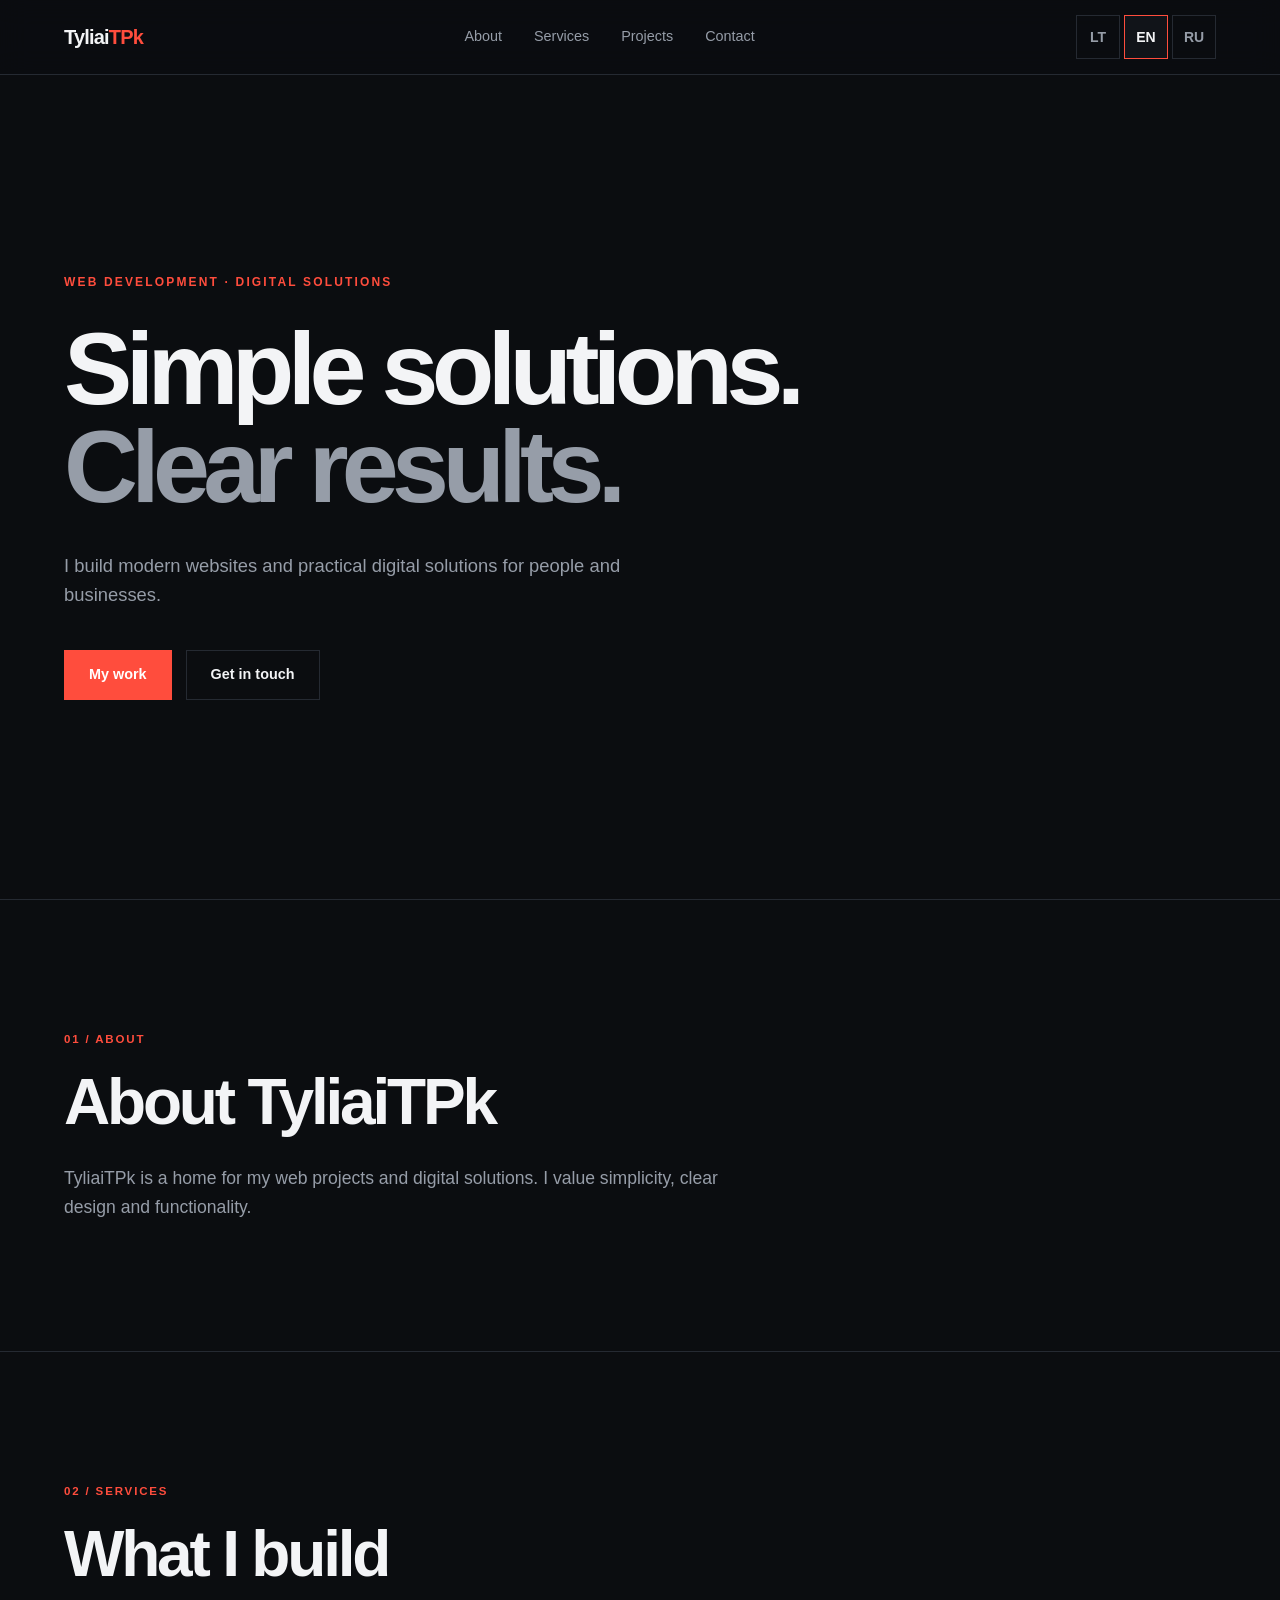
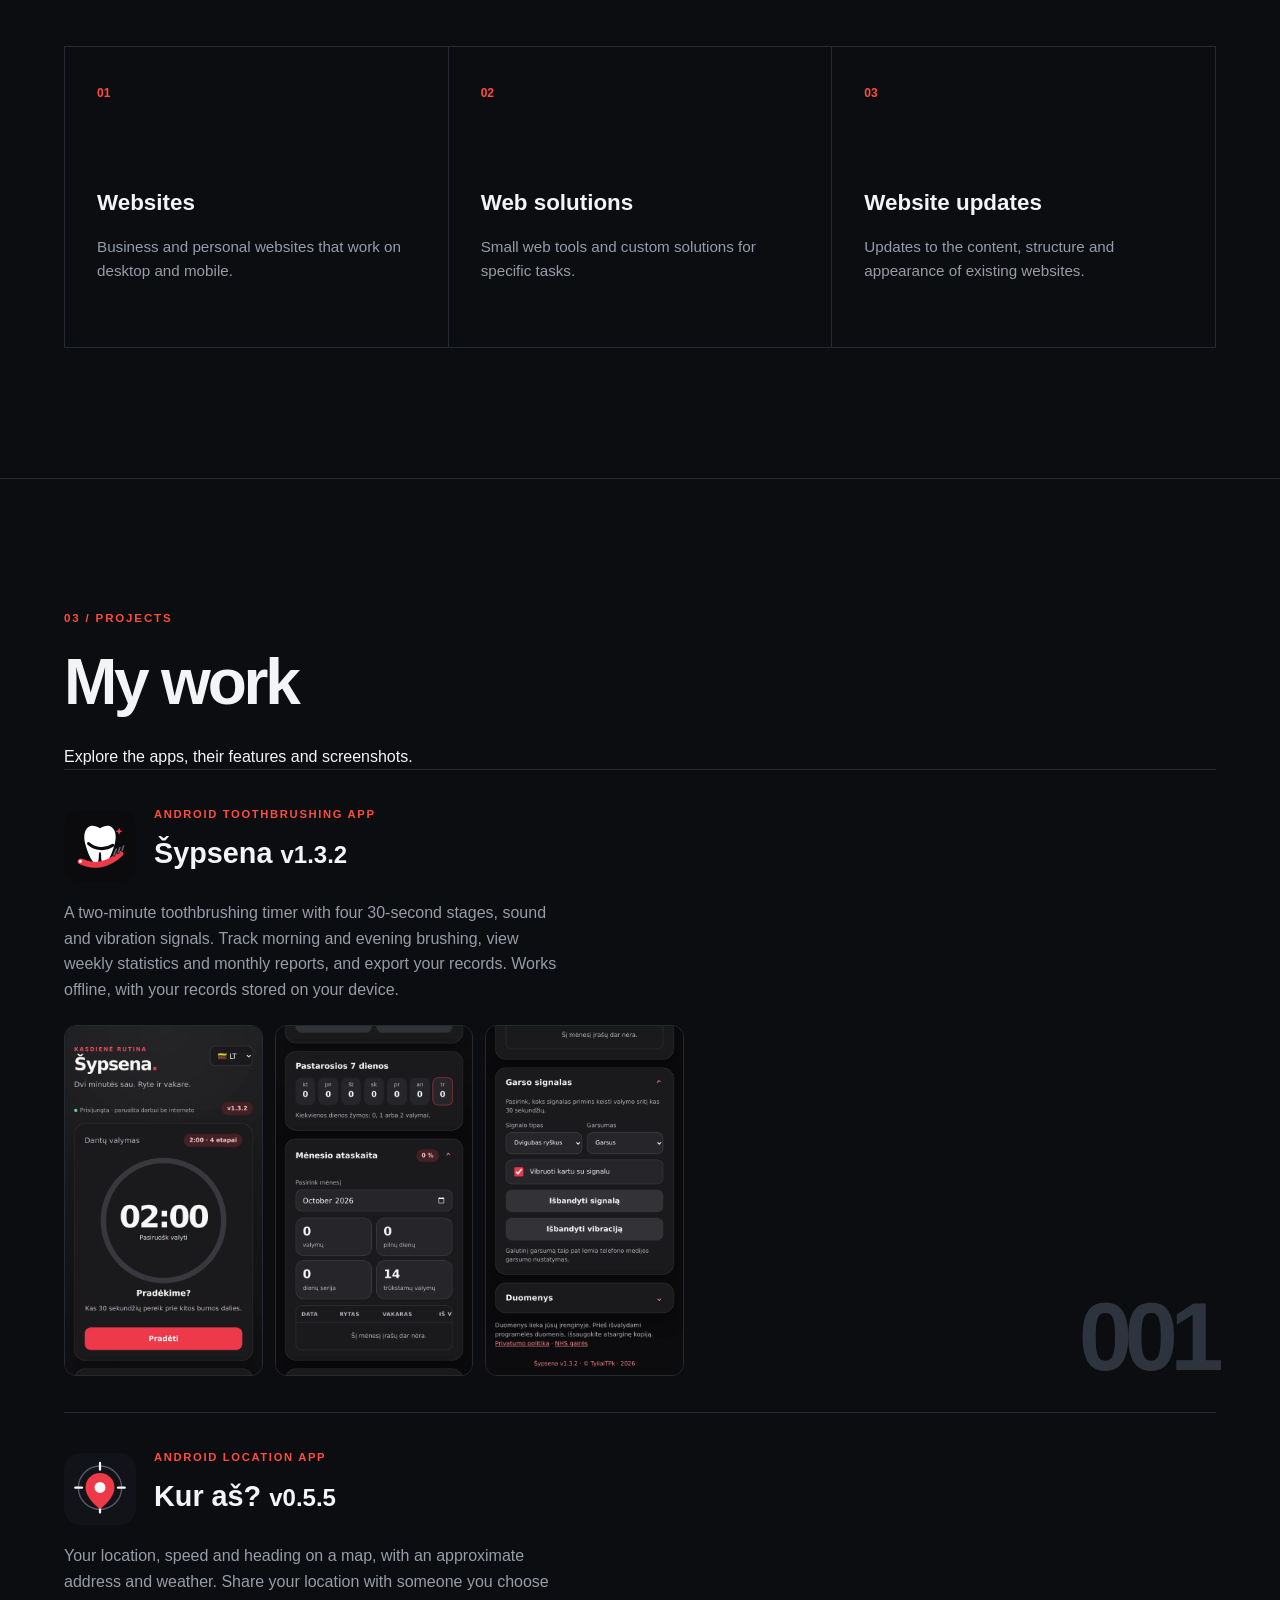
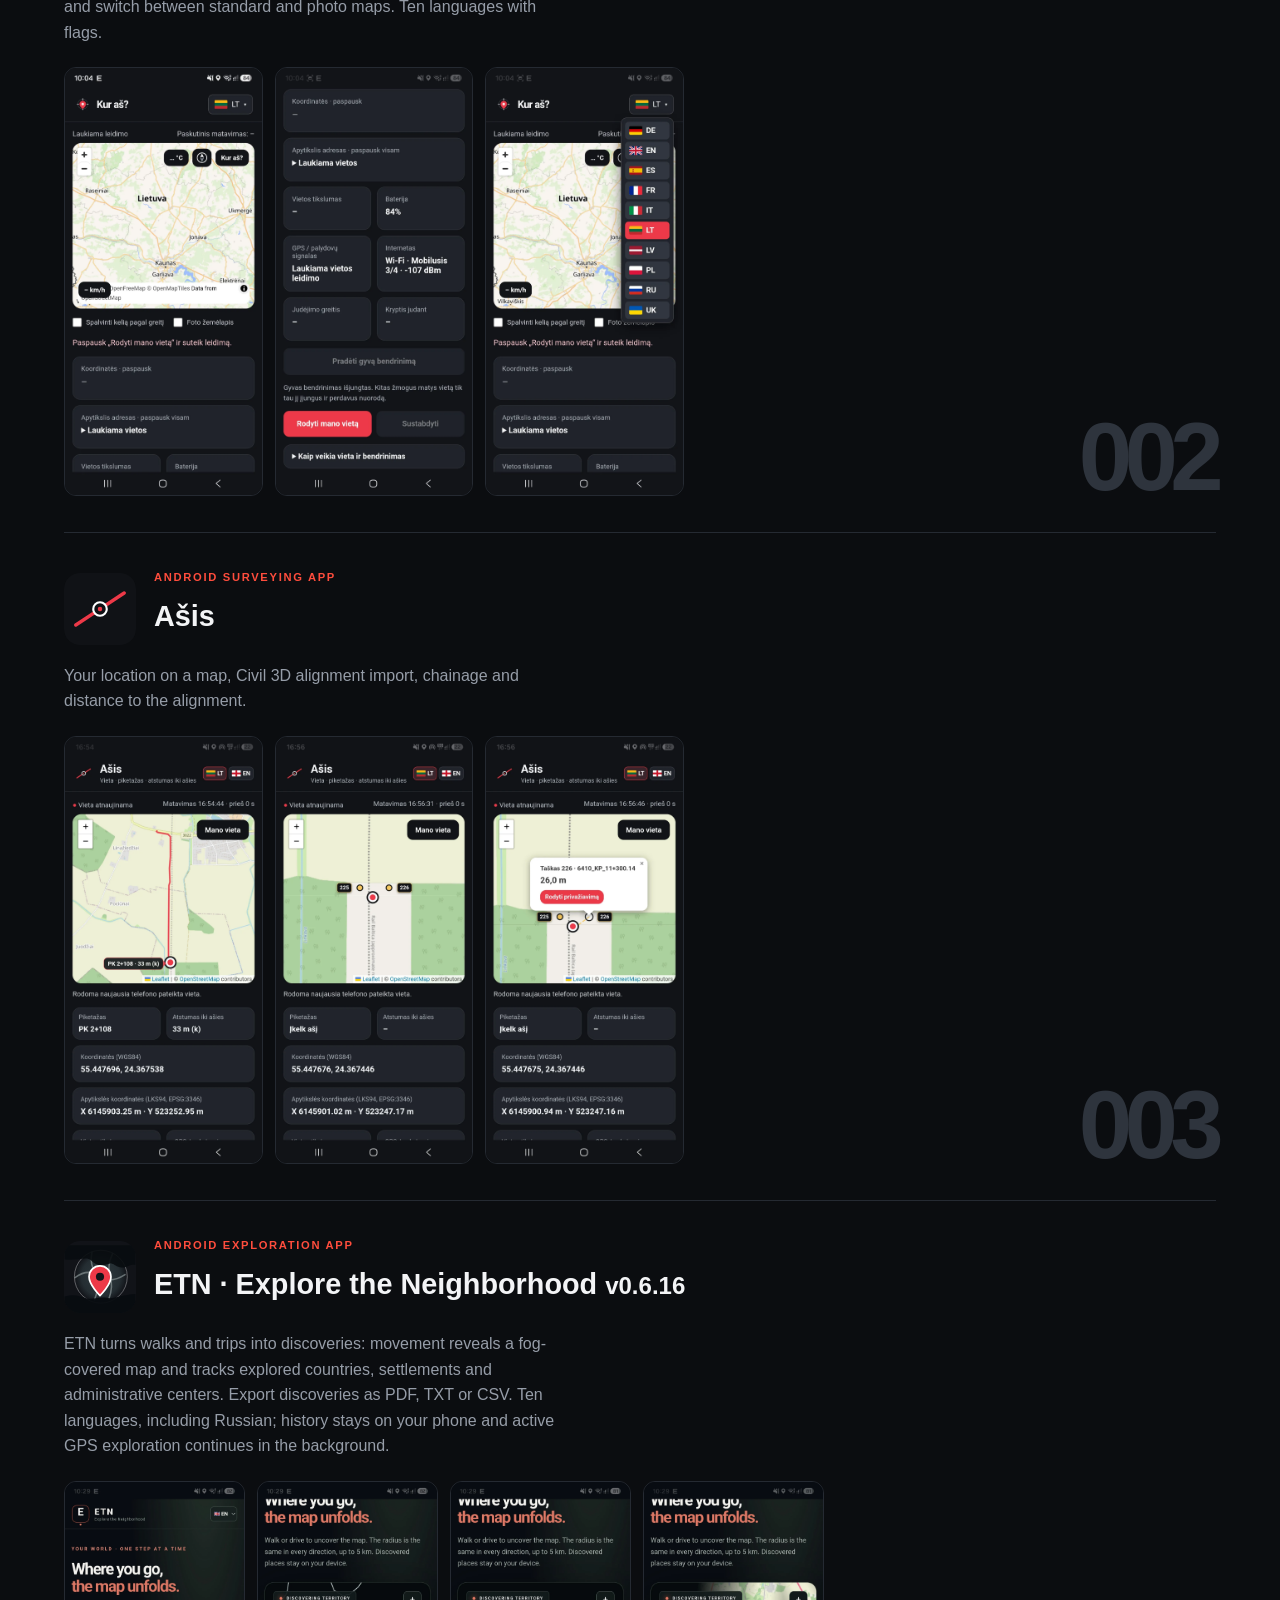
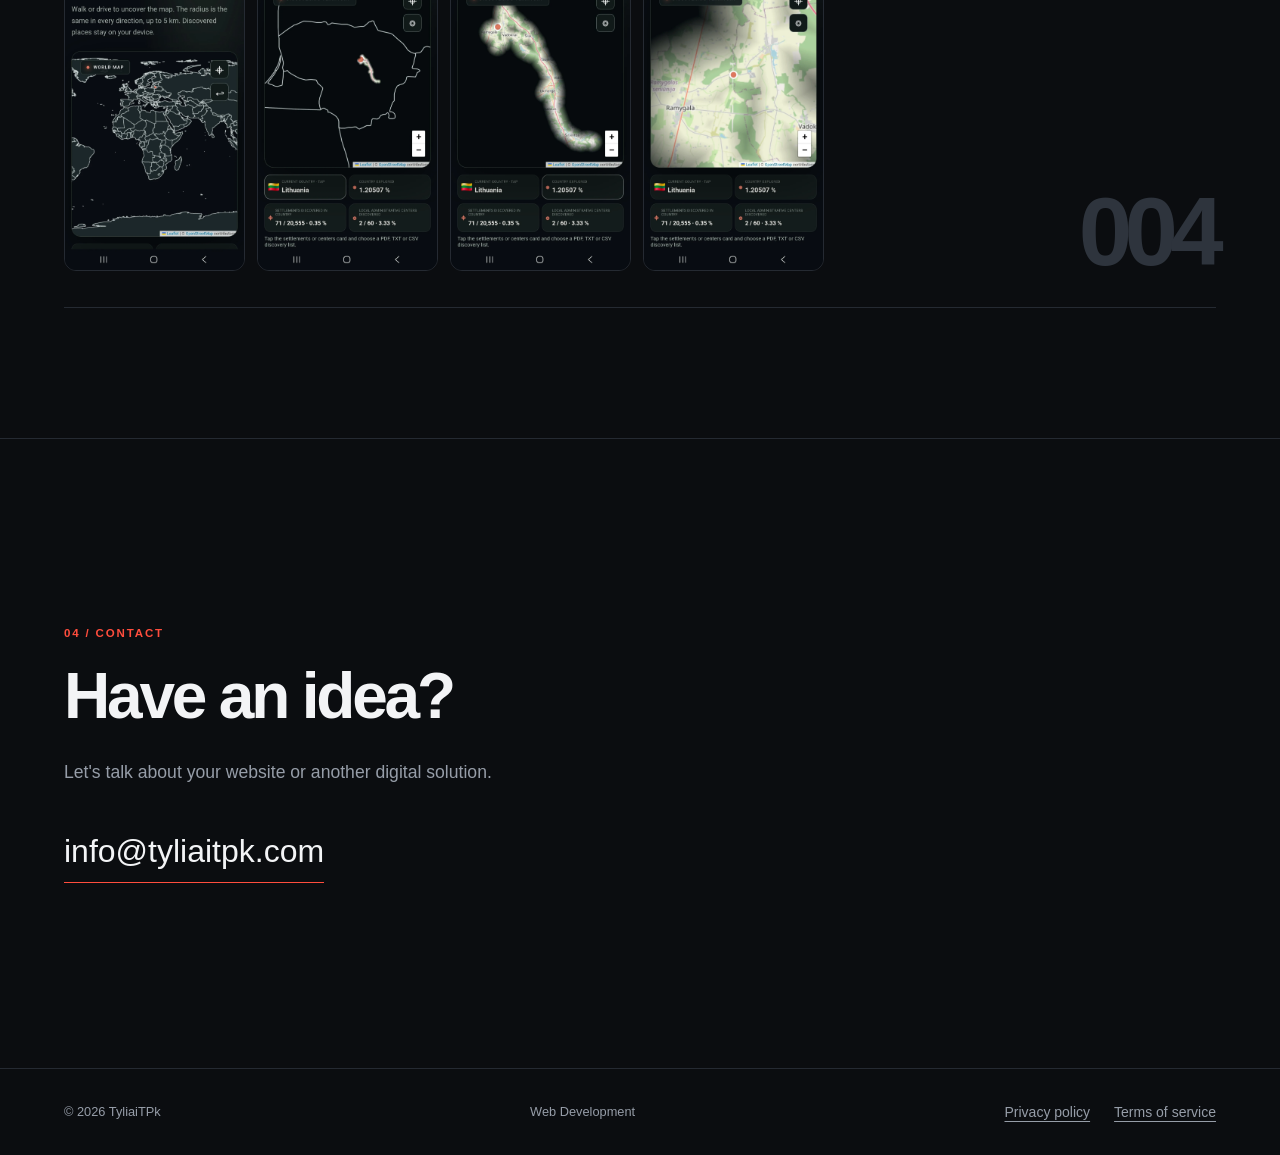
==== index.html @ 3879e734 "Add per-app swipe galleries, Russian website and device language selection" ====
<!DOCTYPE html>
<html lang="lt">
<head>
  <meta charset="UTF-8">
  <meta name="viewport" content="width=device-width, initial-scale=1.0">

  <title>TyliaiTPk | Web Development</title>

  <meta
    name="description"
    content="TyliaiTPk – interneto svetainių ir funkcionalių skaitmeninių sprendimų kūrimas."
  >

  <link rel="icon" type="image/svg+xml" href="icons/tyliaitpk-favicon.svg?v=2">
  <link rel="stylesheet" href="style.css?v=20261007-gallery-ru">
  <meta name="google-site-verification" content="fR3B6lPczvGuKoL6mx0SzPFhfRZXC0taH7B-RqDZt-U" />
</head>

<body>

  <header class="header">
    <div class="container nav">

      <a href="#home" class="logo">
        Tyliai<span>TPk</span>
      </a>

      <nav aria-label="Pagrindinis meniu" data-i18n-aria="navigation">
        <a href="#about" data-i18n="navAbout">Apie</a>
        <a href="#services" data-i18n="navServices">Paslaugos</a>
        <a href="#projects" data-i18n="navProjects">Projektai</a>
        <a href="#contact" data-i18n="navContact">Kontaktai</a>
      </nav>
      <div class="language-switch" role="group" aria-label="Kalba / Language">
        <button type="button" data-language="lt" lang="lt" aria-label="Lietuvių" aria-pressed="true">LT</button>
        <button type="button" data-language="en" lang="en" aria-label="English" aria-pressed="false">EN</button>
        <button type="button" data-language="ru" lang="ru" aria-label="Русский" aria-pressed="false">RU</button>
      </div>

    </div>
  </header>


  <main>

    <!-- HERO -->

    <section id="home" class="hero">
      <div class="container hero-content">

        <p class="eyebrow" data-i18n="eyebrow">
          WEB DEVELOPMENT · DIGITAL SOLUTIONS
        </p>

        <h1>
          <span class="hero-lead" data-i18n="heroLead">Paprasti sprendimai.</span><br>
          <span data-i18n="heroResult">Aiškus rezultatas.</span>
        </h1>

        <p class="hero-text" data-i18n="heroText">
          Kuriu modernias interneto svetaines ir funkcionalius
          skaitmeninius sprendimus žmonėms bei verslui.
        </p>

        <div class="hero-buttons">
          <a href="#projects" class="button primary" data-i18n="myWork">
            Mano darbai
          </a>

          <a href="#contact" class="button secondary" data-i18n="contactButton">
            Susisiekti
          </a>
        </div>

      </div>
    </section>


    <!-- ABOUT -->

    <section id="about" class="section">
      <div class="container">

        <p class="section-label" data-i18n="aboutLabel">01 / APIE</p>

        <h2 data-i18n="aboutTitle">Apie TyliaiTPk</h2>

        <p class="section-text" data-i18n="aboutText">
          TyliaiTPk – mano kuriamų interneto projektų ir skaitmeninių
          sprendimų erdvė. Vertinu paprastumą, aiškų dizainą ir
          funkcionalumą.
        </p>

      </div>
    </section>


    <!-- SERVICES -->

    <section id="services" class="section">
      <div class="container">

        <p class="section-label" data-i18n="servicesLabel">02 / PASLAUGOS</p>

        <h2 data-i18n="servicesTitle">Ką kuriu</h2>

        <div class="cards">

          <article class="card">
            <span>01</span>
            <h3 data-i18n="websitesTitle">Interneto svetainės</h3>
            <p data-i18n="websitesText">
              Reprezentacinės ir asmeninės interneto svetainės,
              pritaikytos kompiuteriams ir telefonams.
            </p>
          </article>

          <article class="card">
            <span>02</span>
            <h3 data-i18n="toolsTitle">Web sprendimai</h3>
            <p data-i18n="toolsText">
              Nedideli internetiniai įrankiai ir individualūs
              sprendimai konkrečioms užduotims.
            </p>
          </article>

          <article class="card">
            <span>03</span>
            <h3 data-i18n="updatesTitle">Atnaujinimas</h3>
            <p data-i18n="updatesText">
              Esamų svetainių turinio, struktūros ir išvaizdos
              atnaujinimas.
            </p>
          </article>

        </div>

      </div>
    </section>


    <!-- PROJECTS -->

    <section id="projects" class="section">
      <div class="container">

        <p class="section-label" data-i18n="projectsLabel">03 / PROJEKTAI</p>

        <h2 data-i18n="myWork">Mano darbai</h2>
        <p data-i18n="projectsIntro">Susipažinkite su programėlėmis, jų funkcijomis ir ekrano vaizdais.</p>

        <div class="project" hidden>

          <div>
            <div class="project-heading">
              <img class="project-icon" src="icons/darbo-valandos.svg" alt="" width="72" height="72" loading="lazy">
              <div>
                <p class="project-type" data-i18n="webApp">WEB PROGRAMĖLĖ · DEMO</p>
                <h3>Darbo valandos</h3>
              </div>
            </div>

            <p data-i18n="workText">
              Mobiliesiems įrenginiams pritaikytas darbo laiko
              registravimo įrankis.
            </p>
            <div class="project-links">
              <a href="demo/darbo-valandos/index.html" target="_blank" rel="noopener noreferrer" data-i18n="openDemo">Atidaryti demonstraciją ↗</a>
            </div>
          </div>

          <span class="project-number">
            001
          </span>

        </div>

        <div class="project" id="sypsena">
          <div>
            <div class="project-heading">
              <img class="project-icon" src="icons/sypsena.svg" alt="" width="72" height="72" loading="lazy">
              <div>
                <p class="project-type" data-i18n="smileApp">DANTŲ VALYMO ANDROID PROGRAMĖLĖ</p>
                <h3>Šypsena <small>v1.3.2</small></h3>
              </div>
            </div>
            <p data-i18n="smileText">Dviejų minučių dantų valymo laikmatis su keturiais 30 sekundžių etapais, garso ir vibracijos signalais. Sek ryto ir vakaro valymus, peržiūrėk savaitės statistiką bei mėnesio ataskaitas ir eksportuok duomenis. Veikia be interneto, o įrašai lieka tavo įrenginyje.</p>
            <div class="axis-previews" aria-label="Šypsena — ekrano vaizdai / screenshots">
              <a href="apps/sypsena/screen-01.webp" rel="noopener"><img src="apps/sypsena/screen-01.webp" alt="Šypsena — dantų valymo laikmatis / toothbrushing timer" width="1080" height="1920" loading="lazy"></a>
              <a href="apps/sypsena/screen-02.webp" rel="noopener"><img src="apps/sypsena/screen-02.webp" alt="Šypsena — savaitės statistika ir mėnesio ataskaita / weekly statistics and monthly report" width="1080" height="1920" loading="lazy"></a>
              <a href="apps/sypsena/screen-03.webp" rel="noopener"><img src="apps/sypsena/screen-03.webp" alt="Šypsena — garso ir vibracijos nustatymai / sound and vibration settings" width="1080" height="1920" loading="lazy"></a>
            </div>
          </div>
          <span class="project-number">001</span>
        </div>

        <div class="project" hidden>
          <div>
            <div class="project-heading">
              <img class="project-icon" src="icons/fin-gidas.svg" alt="" width="72" height="72" loading="lazy">
              <div>
                <p class="project-type" data-i18n="financeApp">FINANSŲ ĮRANKIS · DEMO</p>
                <h3>Fin’gidas</h3>
              </div>
            </div>
            <p data-i18n="financeText">Interaktyvi pajamų ir išlaidų peržiūra su pavyzdiniais duomenimis.</p>
            <div class="project-links">
              <a href="demo/fin-gidas/index.html" target="_blank" rel="noopener noreferrer" data-i18n="openDemo">Atidaryti demonstraciją ↗</a>
            </div>
          </div>
          <span class="project-number">003</span>
        </div>

        <div class="project">
          <div>
            <div class="project-heading">
              <img class="project-icon" src="icons/kur-as.svg" alt="" width="72" height="72" loading="lazy">
              <div>
                <p class="project-type" data-i18n="locationApp">VIETOS ANDROID PROGRAMĖLĖ</p>
                <h3>Kur aš? <small>v0.5.5</small></h3>
              </div>
            </div>
            <p data-i18n="locationText">Tavo vieta, greitis ir kryptis žemėlapyje, apytikslis adresas bei oras. Bendrink vietą su pasirinktu žmogumi, rinkis įprastą ar foto žemėlapį. 10 kalbų su vėliavomis.</p>
            <div class="axis-previews" aria-label="Kur aš? — ekrano vaizdai / screenshots">
              <a href="apps/kur-as/screen-01.webp" rel="noopener"><img src="apps/kur-as/screen-01.webp" alt="Kur aš? — pagrindinis žemėlapio ekranas" width="945" height="2048" loading="lazy"></a>
              <a href="apps/kur-as/screen-02.webp" rel="noopener"><img src="apps/kur-as/screen-02.webp" alt="Kur aš? — telefono ir GPS informacija" width="945" height="2048" loading="lazy"></a>
              <a href="apps/kur-as/screen-03.webp" rel="noopener"><img src="apps/kur-as/screen-03.webp" alt="Kur aš? — kalbų pasirinkimas" width="945" height="2048" loading="lazy"></a>
            </div>
          </div>
          <span class="project-number">002</span>
        </div>

        <div class="project">
          <div>
            <div class="project-heading">
              <img class="project-icon" src="icons/asis.svg?v=2" alt="" width="72" height="72" loading="lazy">
              <div>
                <p class="project-type" data-i18n="surveyApp">GEODEZINĖ ANDROID PROGRAMĖLĖ</p>
                <h3>Ašis</h3>
              </div>
            </div>
            <p data-i18n="axisText">Vieta žemėlapyje, Civil 3D ašies importas, piketažas ir atstumas iki ašies.</p>
            <div class="axis-previews" aria-label="Ašis — ekrano vaizdai / screenshots">
              <a href="apps/asis/screen-03.webp" rel="noopener"><img src="apps/asis/screen-03.webp" alt="Ašis — piketažas ir atstumas iki ašies / chainage and distance to alignment" width="945" height="2048" loading="lazy"></a>
              <a href="apps/asis/screen-08.webp" rel="noopener"><img src="apps/asis/screen-08.webp" alt="Ašis — matavimo taškai / survey points" width="945" height="2048" loading="lazy"></a>
              <a href="apps/asis/screen-09.webp" rel="noopener"><img src="apps/asis/screen-09.webp" alt="Ašis — pasirinkto taško informacija / selected point details" width="945" height="2048" loading="lazy"></a>
            </div>
          </div>
          <span class="project-number">003</span>
        </div>

        <div class="project">
          <div>
            <div class="project-heading">
              <img class="project-icon" src="icons/etn.svg" alt="" width="72" height="72" loading="lazy">
              <div>
                <p class="project-type" data-i18n="mapApp">TYRINĖJIMO ANDROID PROGRAMĖLĖ</p>
                <h3>ETN · Explore the Neighborhood <small>v0.6.16</small></h3>
              </div>
            </div>
            <p data-i18n="etnText">ETN paverčia pasivaikščiojimus ir keliones atradimais: judant atsiveria rūku uždengtas žemėlapis, skaičiuojamos atrastos šalys, gyvenvietės ir administraciniai centrai. Atradimus eksportuok į PDF, TXT ar CSV. Dešimt kalbų, įskaitant rusų; istorija saugoma telefone, o įjungtas GPS tyrinėjimas tęsiasi fone.</p>
            <div class="axis-previews etn-previews" aria-label="ETN — ekrano vaizdai / screenshots">
              <a href="apps/etn/screen-01.webp" rel="noopener"><img src="apps/etn/screen-01.webp" alt="ETN — pasaulio žemėlapis / world map" width="945" height="2048" loading="lazy"></a>
              <a href="apps/etn/screen-02.webp" rel="noopener"><img src="apps/etn/screen-02.webp" alt="ETN — atrastų vietų statistika / discovery statistics" width="945" height="2048" loading="lazy"></a>
              <a href="apps/etn/screen-03.webp" rel="noopener"><img src="apps/etn/screen-03.webp" alt="ETN — kelionėje atidengtas žemėlapis / revealed travel route" width="945" height="2048" loading="lazy"></a>
              <a href="apps/etn/screen-04.webp" rel="noopener"><img src="apps/etn/screen-04.webp" alt="ETN — tyrinėjimas prie Ramygalos / local exploration" width="945" height="2048" loading="lazy"></a>
            </div>
          </div>
          <span class="project-number">004</span>
        </div>

      </div>
    </section>


    <!-- CONTACT -->

    <section id="contact" class="section contact">
      <div class="container">

        <p class="section-label" data-i18n="contactLabel">04 / KONTAKTAI</p>

        <h2 data-i18n="contactTitle">Turite idėją?</h2>

        <p class="section-text" data-i18n="contactText">
          Galime aptarti interneto svetainę ar kitą skaitmeninį
          sprendimą.
        </p>

        <a href="mailto:info@tyliaitpk.com" class="contact-link">
          info@tyliaitpk.com
        </a>

      </div>
    </section>

  </main>


  <footer>
    <div class="container footer-content">

      <p>© <span id="year"></span> TyliaiTPk</p>

      <p data-i18n="footer">Web Development</p>
      <nav class="footer-links" aria-label="Teisinė informacija" data-i18n-aria="legalNavigation">
        <a href="privacy.html" data-i18n="privacyLink">Privatumo politika</a>
        <a href="terms.html" data-i18n="termsLink">Paslaugų teikimo sąlygos</a>
      </nav>

    </div>
  </footer>


  <script src="app.js?v=20261007-gallery-ru"></script>

</body>
</html>
---- style.css ----
/* =========================
   TYLAITPK — BASE
========================= */

:root {
  --bg: #0b0d10;
  --bg-soft: #111419;
  --card: #15191f;

  --text: #f3f4f6;
  --muted: #969da8;

  --accent: #ff4d3d;
  --border: #252a32;

  --max-width: 1180px;
}

* {
  margin: 0;
  padding: 0;
  box-sizing: border-box;
}

html {
  scroll-behavior: smooth;
}

body {
  background: var(--bg);
  color: var(--text);

  font-family:
    -apple-system,
    BlinkMacSystemFont,
    "Segoe UI",
    sans-serif;

  line-height: 1.6;
}

a {
  color: inherit;
  text-decoration: none;
}

.container {
  width: min(90%, var(--max-width));
  margin: 0 auto;
}


/* =========================
   HEADER
========================= */

.header {
  position: fixed;
  top: 0;
  left: 0;
  width: 100%;

  background: rgba(11, 13, 16, 0.88);
  backdrop-filter: blur(14px);

  border-bottom: 1px solid var(--border);

  z-index: 100;
}

.nav {
  height: 74px;

  display: flex;
  align-items: center;
  justify-content: space-between;
}

.logo {
  font-size: 1.25rem;
  font-weight: 800;
  letter-spacing: -0.04em;
}

.logo span {
  color: var(--accent);
}

nav {
  display: flex;
  gap: 32px;
}

nav a {
  color: var(--muted);

  font-size: 0.9rem;
  font-weight: 500;

  transition: color 0.2s ease;
}

nav a:hover {
  color: var(--text);
}


/* =========================
   HERO
========================= */

.hero {
  min-height: 100vh;

  display: flex;
  align-items: center;

  padding-top: 74px;

  border-bottom: 1px solid var(--border);
}

.hero-content {
  padding-top: 80px;
  padding-bottom: 80px;
}

.eyebrow {
  margin-bottom: 28px;

  color: var(--accent);

  font-size: 0.75rem;
  font-weight: 700;

  letter-spacing: 0.18em;
}

.hero h1 {
  max-width: 900px;

  font-size: clamp(3rem, 8vw, 7rem);
  line-height: 0.95;

  letter-spacing: -0.065em;
}

.hero h1 span {
  color: var(--muted);
}

.hero-text {
  max-width: 620px;

  margin-top: 36px;

  color: var(--muted);

  font-size: 1.15rem;
}

.hero-buttons {
  display: flex;
  gap: 14px;
  flex-wrap: wrap;

  margin-top: 40px;
}


/* =========================
   BUTTONS
========================= */

.button {
  display: inline-flex;
  align-items: center;
  justify-content: center;

  min-height: 50px;

  padding: 0 24px;

  border: 1px solid var(--border);

  font-size: 0.9rem;
  font-weight: 600;

  transition:
    transform 0.2s ease,
    background 0.2s ease,
    border-color 0.2s ease;
}

.button:hover {
  transform: translateY(-2px);
}

.button.primary {
  background: var(--accent);
  border-color: var(--accent);
  color: #ffffff;
}

.button.secondary:hover {
  background: var(--bg-soft);
  border-color: #414854;
}


/* =========================
   SECTIONS
========================= */

.section {
  padding: 130px 0;

  border-bottom: 1px solid var(--border);
}

.section-label {
  margin-bottom: 22px;

  color: var(--accent);

  font-size: 0.72rem;
  font-weight: 700;

  letter-spacing: 0.16em;
}

.section h2 {
  margin-bottom: 30px;

  font-size: clamp(2.2rem, 5vw, 4.2rem);
  line-height: 1;

  letter-spacing: -0.05em;
}

.section-text {
  max-width: 680px;

  color: var(--muted);

  font-size: 1.1rem;
}


/* =========================
   SERVICES
========================= */

.cards {
  display: grid;
  grid-template-columns: repeat(3, 1fr);

  gap: 1px;

  margin-top: 60px;

  background: var(--border);
  border: 1px solid var(--border);
}

.card {
  min-height: 300px;

  padding: 32px;

  background: var(--bg);

  transition: background 0.2s ease;
}

.card:hover {
  background: var(--bg-soft);
}

.card > span {
  color: var(--accent);

  font-size: 0.75rem;
  font-weight: 700;
}

.card h3 {
  margin-top: 80px;
  margin-bottom: 14px;

  font-size: 1.4rem;
}

.card p {
  color: var(--muted);
  font-size: 0.95rem;
}


/* =========================
   PROJECT
========================= */

.project {
  display: flex;
  align-items: flex-end;
  justify-content: space-between;

  margin-top: 0;
  padding: 36px 0;

  border-top: 1px solid var(--border);
}

.project:first-of-type {
  margin-top: 60px;
}

.project:last-of-type {
  border-bottom: 1px solid var(--border);
}

.project-links {
  display: flex;
  gap: 18px;
  flex-wrap: wrap;
  margin-top: 18px;
}

.project-links a {
  color: var(--accent);
  font-size: 0.95rem;
  font-weight: 650;
  text-decoration: underline;
  text-underline-offset: 5px;
}

.project-links a:hover,
.project-links a:focus-visible {
  color: var(--text);
}

.project > div {
  min-width: 0;
}

.project-heading {
  display: flex;
  align-items: center;
  gap: 18px;
  margin-bottom: 14px;
}

.project-icon {
  flex: none;
  width: 72px;
  height: 72px;
  border-radius: 16px;
}

.project-heading h3 {
  margin-bottom: 0;
}

.project-heading .project-type {
  margin-bottom: 6px;
}

.project-type {
  margin-bottom: 10px;

  color: var(--accent);

  font-size: 0.7rem;
  font-weight: 700;

  letter-spacing: 0.15em;
}

.project h3 {
  margin-bottom: 10px;

  font-size: 1.8rem;
}

.project p:not(.project-type) {
  max-width: 500px;

  color: var(--muted);
}

.project-number {
  color: #2e343d;

  font-size: clamp(3rem, 8vw, 6rem);
  font-weight: 800;

  line-height: 0.8;

  letter-spacing: -0.08em;
}


/* =========================
   CONTACT
========================= */

.contact {
  min-height: 70vh;

  display: flex;
  align-items: center;
}

.contact-link {
  display: inline-block;

  margin-top: 40px;

  padding-bottom: 5px;

  border-bottom: 1px solid var(--accent);

  font-size: clamp(1.2rem, 4vw, 2rem);

  transition: color 0.2s ease;
}

.contact-link:hover {
  color: var(--accent);
}


/* =========================
   FOOTER
========================= */

footer {
  padding: 32px 0;

  color: var(--muted);

  font-size: 0.8rem;
}

.footer-content {
  display: flex;
  justify-content: space-between;

  gap: 20px;
}


/* =========================
   MOBILE
========================= */

@media (max-width: 760px) {

  .nav {
    height: 64px;
  }

  nav {
    gap: 16px;
  }

  nav a {
    font-size: 0.75rem;
  }

  nav a:nth-child(2) {
    display: none;
  }

  .hero {
    padding-top: 64px;
  }

  .hero-content {
    padding-top: 60px;
    padding-bottom: 60px;
  }

  .hero h1 {
    font-size: clamp(3rem, 15vw, 5rem);
  }

  .section {
    padding: 90px 0;
  }

  .cards {
    grid-template-columns: 1fr;
  }

  .card {
    min-height: auto;
  }

  .card h3 {
    margin-top: 45px;
  }

  .project {
    align-items: flex-start;
    gap: 30px;
  }

  .footer-content {
    flex-direction: column;
  }
}
/* Portfolio language selection */
[hidden] { display: none !important; }
.nav { gap: 24px; }
.language-switch { display: flex; gap: 4px; flex: none; }
.language-switch button {
  min-width: 44px;
  min-height: 44px;
  padding: 8px;
  border: 1px solid var(--border);
  background: transparent;
  color: var(--muted);
  font: inherit;
  font-size: 0.875rem;
  font-weight: 700;
  cursor: pointer;
}
.language-switch button[aria-pressed="true"] {
  color: var(--text);
  border-color: var(--accent);
  background: var(--bg-soft);
}
.language-switch button:hover { color: var(--text); }
.language-switch button:focus-visible { outline: 2px solid var(--accent); outline-offset: 3px; }
.hero h1 .hero-lead { color: var(--text); }
section[id] { scroll-margin-top: 90px; }
@media (max-width: 760px) {
  .nav { height: auto; min-height: 104px; padding: 10px 0; flex-wrap: wrap; gap: 8px; }
  .language-switch { margin-left: auto; }
  .nav nav { order: 3; width: 100%; justify-content: space-between; gap: 12px; }
  .nav nav a { font-size: 0.875rem; }
  .nav nav a:nth-child(2) { display: block; }
  .hero { padding-top: 114px; }
  section[id] { scroll-margin-top: 124px; }
  .project-number { flex: none; }
}
@media (max-width: 400px) {
  .project { gap: 12px; }
  .project-heading { gap: 12px; }
  .project-icon { width: 56px; height: 56px; }
  .project h3 { font-size: 1.5rem; }
}

/* Legal documents */
.footer-content { flex-wrap: wrap; align-items: center; }
.footer-links { display: flex; flex-wrap: wrap; gap: 12px 24px; }
.footer-links a { font-size: 0.875rem; text-decoration: underline; text-underline-offset: 4px; }
.legal-content { max-width: 860px; padding-top: 130px; padding-bottom: 80px; }
.legal-content article + article:not([hidden]) { border-top: 1px solid var(--border); margin-top: 60px; padding-top: 60px; }
.legal-content h1 { font-size: clamp(2rem, 5vw, 3.5rem); line-height: 1.15; letter-spacing: -0.035em; overflow-wrap: anywhere; }
.legal-updated { color: var(--accent); margin-top: 20px; font-size: 0.875rem; }
.legal-content h2 { font-size: 1.35rem; line-height: 1.35; margin: 36px 0 16px; }
.legal-content p, .legal-content ul { margin-bottom: 16px; }
.legal-content p, .legal-content li { font-size: 1rem; color: #c8cdd5; overflow-wrap: anywhere; }
.legal-content strong { color: var(--text); }
.legal-content ul { padding-left: 24px; }
.legal-content li { margin-bottom: 12px; }
.legal-content a { color: var(--accent); text-decoration: underline; text-underline-offset: 3px; }
.legal-content a:focus-visible, .footer-links a:focus-visible { outline: 2px solid var(--accent); outline-offset: 4px; }
@media (max-width: 760px) {
  .legal-content { padding-top: 150px; padding-bottom: 60px; }
  .legal-page .nav nav { justify-content: flex-start; }
  .footer-links a:nth-child(2) { display: block; }
}
@media print {
  .header, footer { display: none; }
  body { background: white; color: black; }
  .legal-content { width: 100%; max-width: none; padding: 0; }
  .legal-content p, .legal-content li, .legal-content strong, .legal-content a { color: black; }
}


.axis-previews{display:grid;grid-template-columns:repeat(3,minmax(0,1fr));gap:12px;margin-top:22px;max-width:620px}.axis-previews img{display:block;width:100%;height:auto;border:1px solid var(--border);border-radius:12px}.axis-previews a:focus-visible{outline:2px solid var(--accent);outline-offset:4px;border-radius:12px}@media(max-width:480px){.axis-previews{gap:8px}}

.etn-previews{grid-template-columns:repeat(4,minmax(0,1fr));max-width:760px}
@media(max-width:600px){.etn-previews{grid-template-columns:repeat(2,minmax(0,1fr))}}

/* App-scoped photo viewer. */
.project[id] { scroll-margin-top: 90px; }
.gallery-dialog { position: fixed; inset: 0; margin: auto; width: min(100%, 1200px); height: min(100dvh, 1000px); max-width: 100vw; max-height: 100dvh; border: 1px solid var(--border); background: #0b0d10; color: var(--text); padding: 18px; }
.gallery-dialog::backdrop { background: rgba(0,0,0,.88); }
.gallery-dialog[open] { display: grid; grid-template-rows: auto minmax(0,1fr) auto auto; gap: 12px; }
.gallery-toolbar { display: flex; align-items: center; justify-content: space-between; gap: 16px; }
.gallery-toolbar h2 { font-size: clamp(1rem, 3vw, 1.4rem); }
.gallery-dialog button { width: 48px; height: 48px; flex: none; border: 1px solid var(--border); border-radius: 8px; background: var(--bg-soft); color: var(--text); font-size: 2rem; cursor: pointer; }
.gallery-dialog button:hover { border-color: var(--accent); }
.gallery-dialog button:focus-visible { outline: 2px solid var(--accent); outline-offset: 3px; }
.gallery-dialog button:disabled { opacity: .35; cursor: default; }
.gallery-stage { min-height: 0; display: grid; grid-template-columns: 48px minmax(0,1fr) 48px; align-items: center; gap: 14px; touch-action: pan-y pinch-zoom; }
.gallery-image { width: 100%; height: 100%; min-height: 0; object-fit: contain; user-select: none; }
.gallery-counter, .gallery-hint { text-align: center; }
.gallery-counter { font-variant-numeric: tabular-nums; }
.gallery-hint { color: var(--muted); font-size: .8rem; }
@media (max-width: 760px) { .project[id] { scroll-margin-top: 124px; } }
@media (max-width: 480px) { .gallery-dialog { padding: 10px; } .gallery-stage { grid-template-columns: 40px minmax(0,1fr) 40px; gap: 6px; } .gallery-dialog button { width: 40px; height: 44px; } }
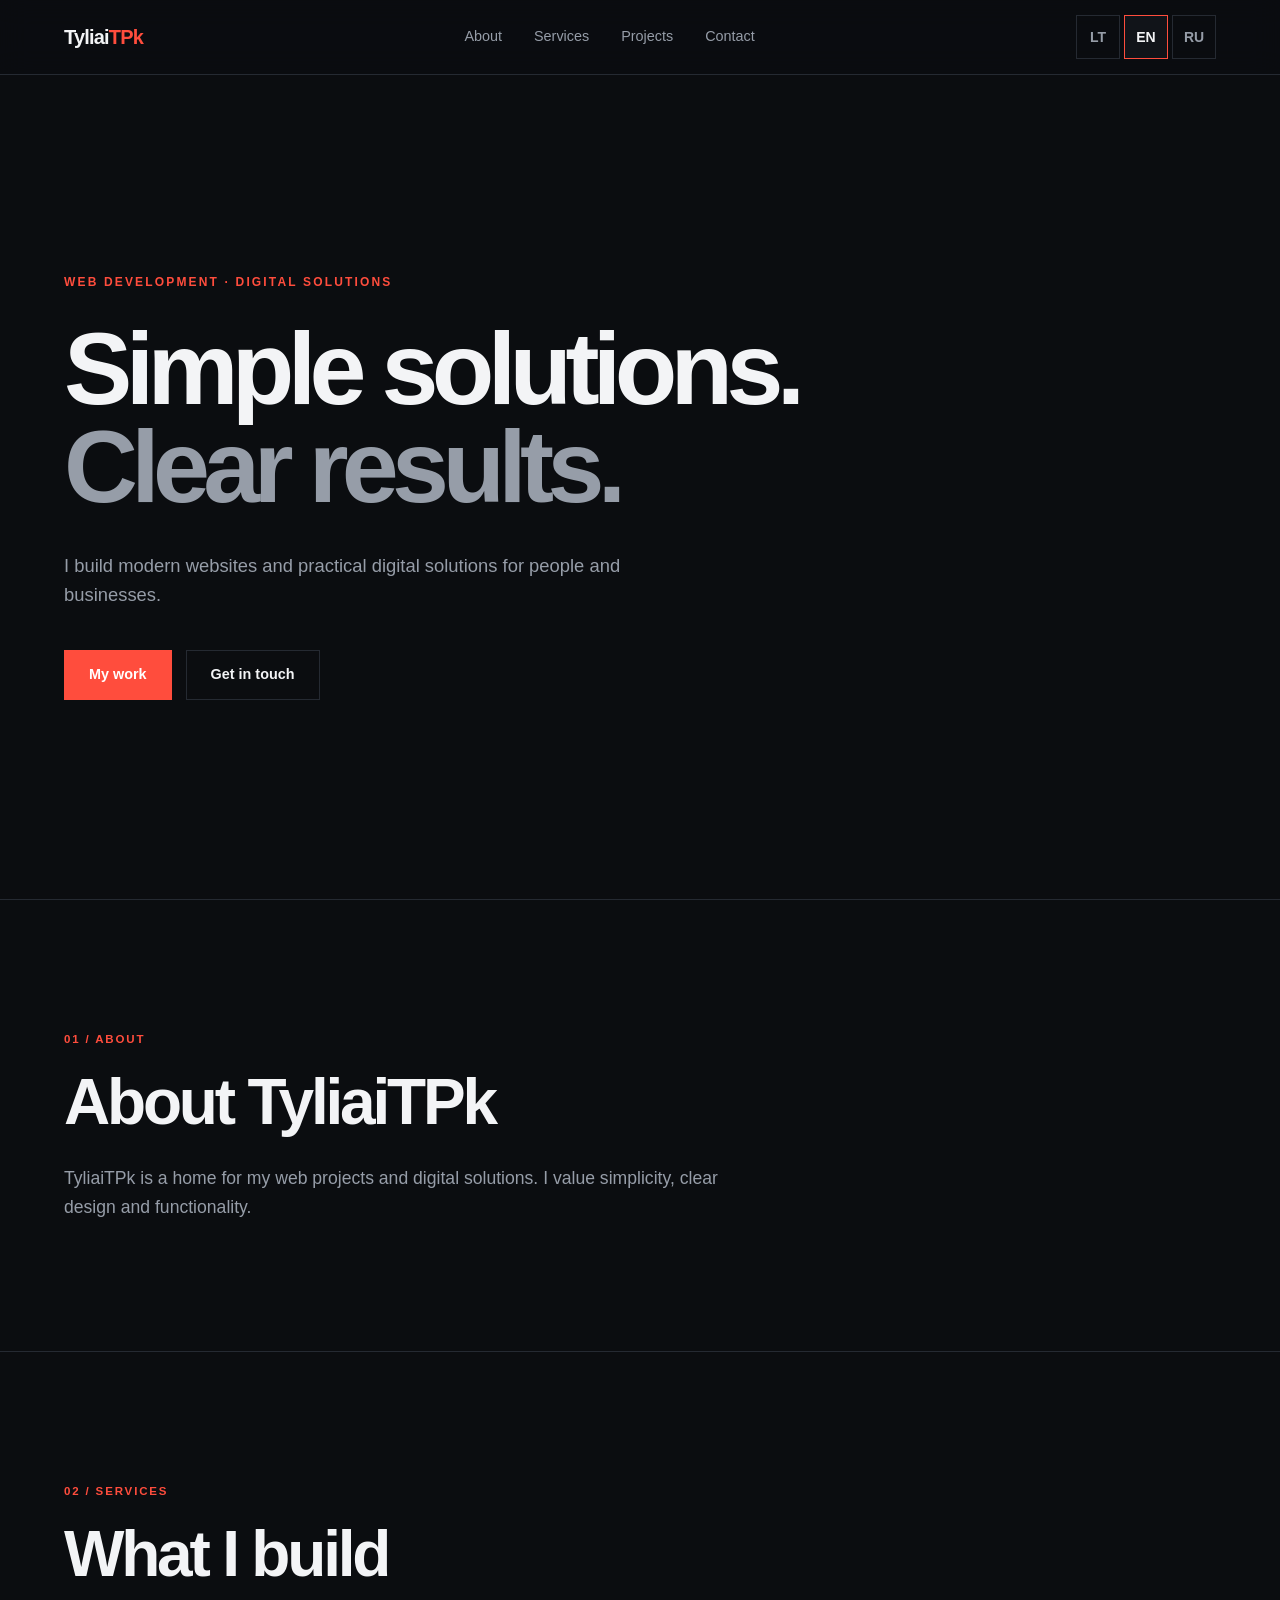
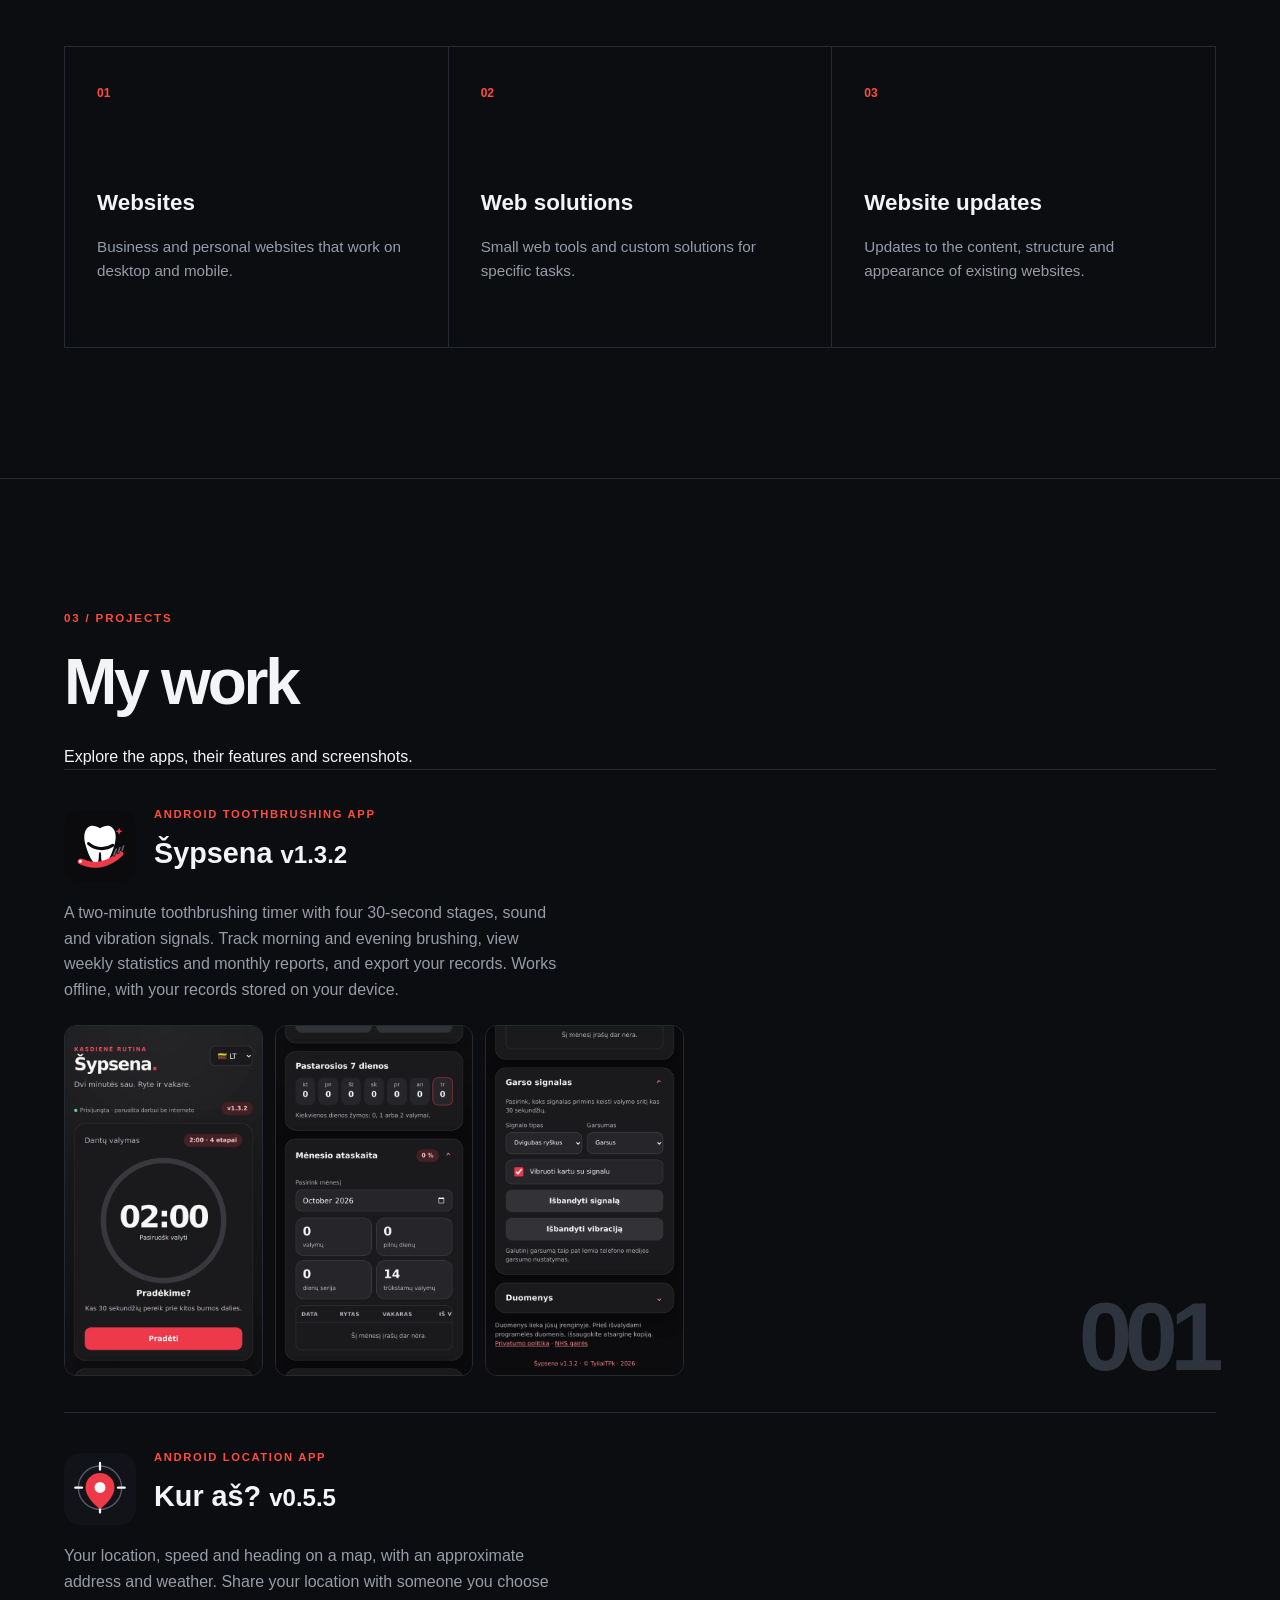
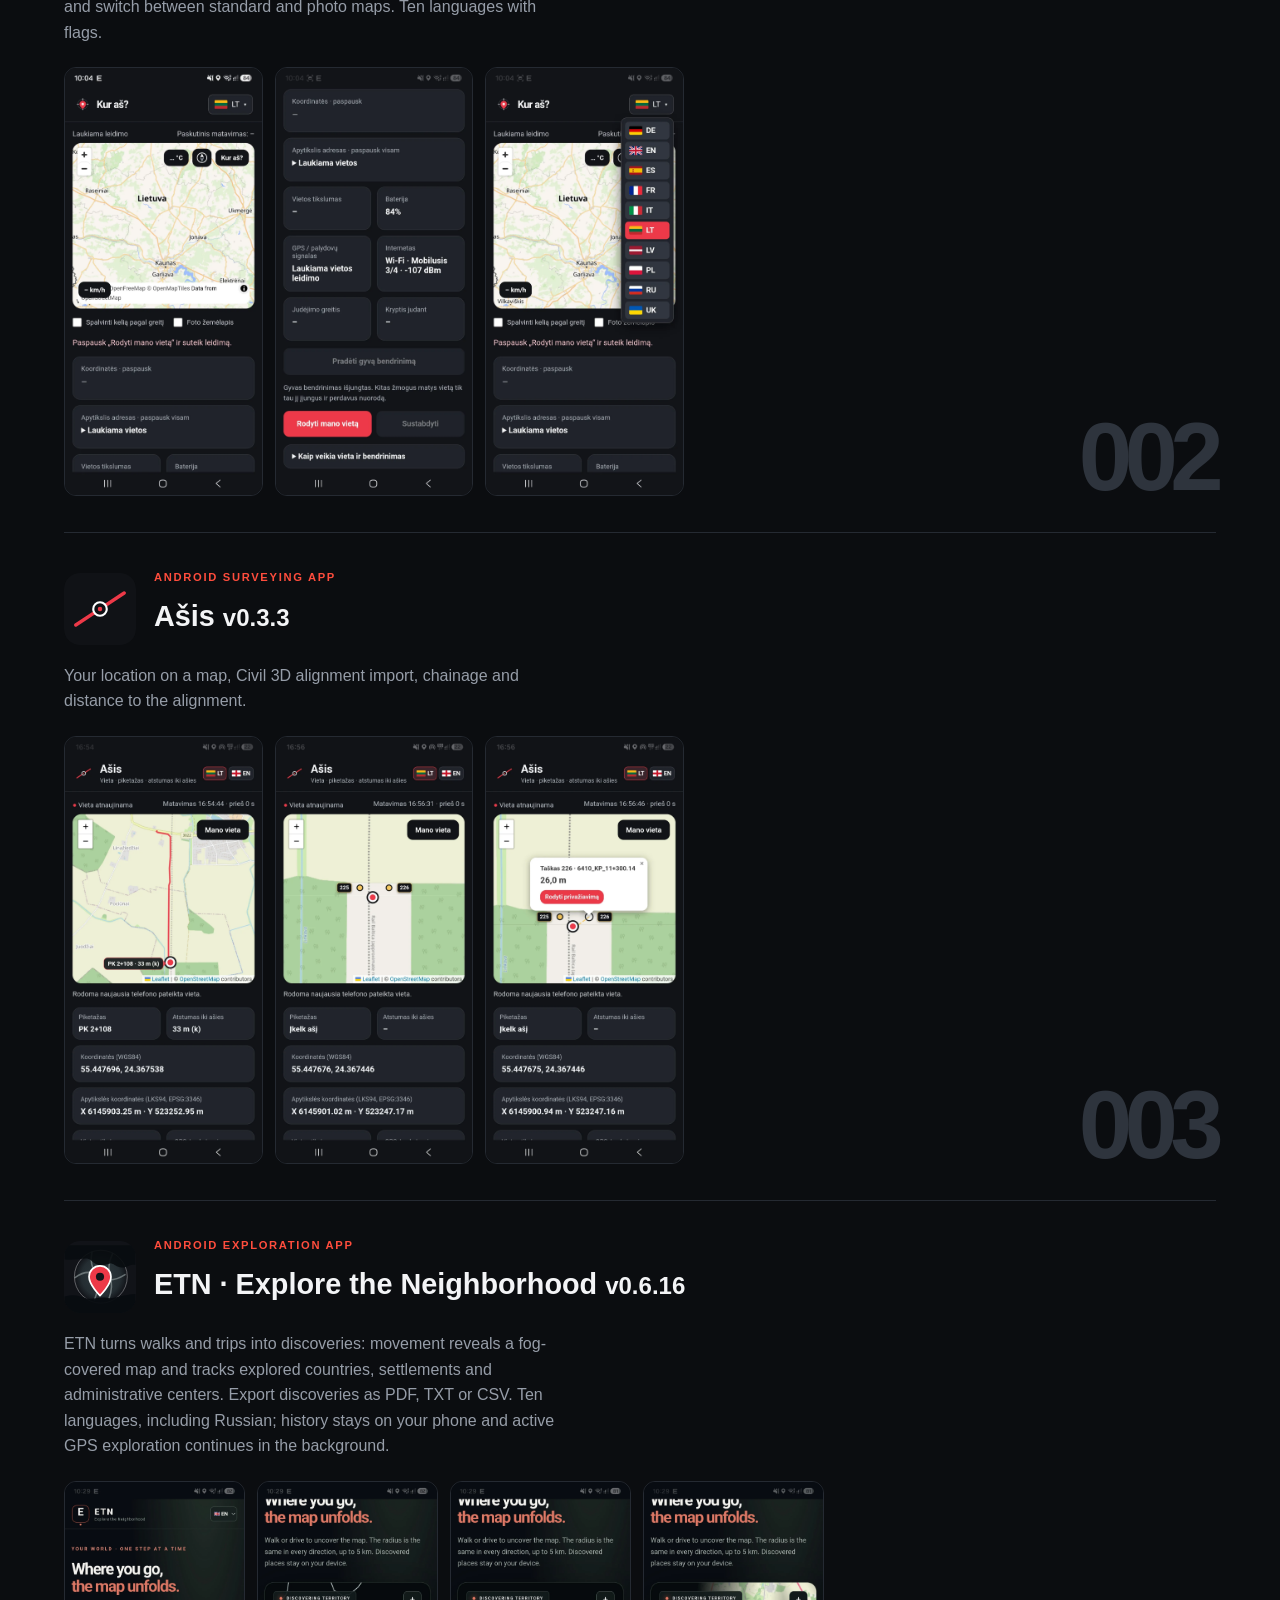
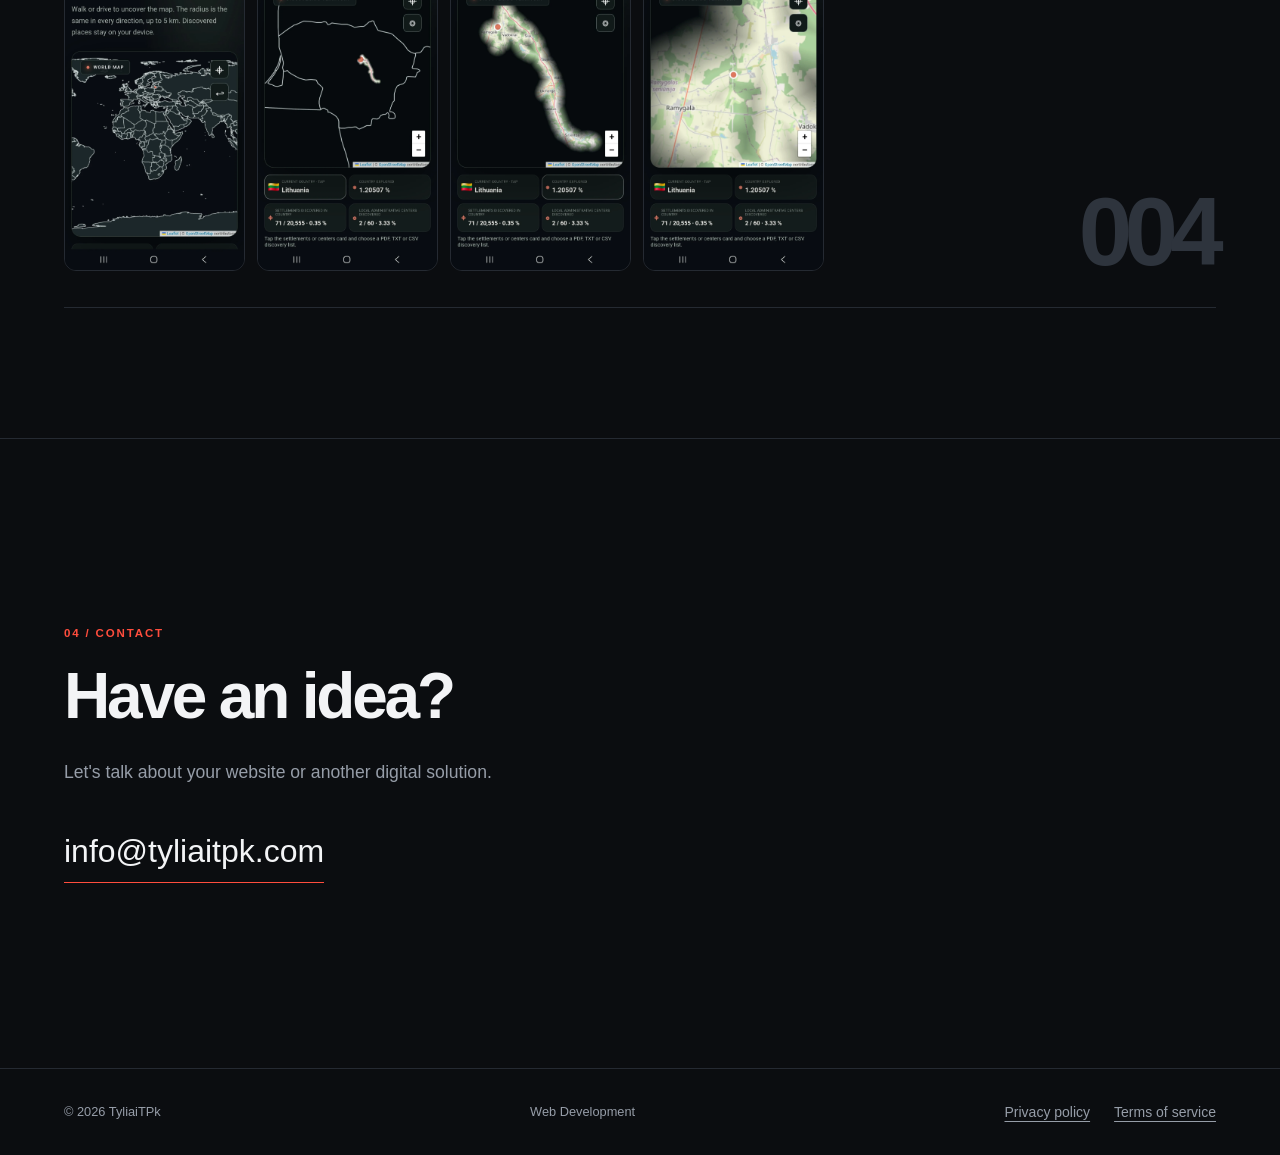
==== commit 50d9c9c3: "Translate Lithuanian tagline, show Asis v0.3.3 and fit Russian hero on two lines" ====
--- a/index.html
+++ b/index.html
@@ -12,7 +12,7 @@
   >
 
   <link rel="icon" type="image/svg+xml" href="icons/tyliaitpk-favicon.svg?v=2">
-  <link rel="stylesheet" href="style.css?v=20261007-gallery-ru">
+  <link rel="stylesheet" href="style.css?v=20261007-heading">
   <meta name="google-site-verification" content="fR3B6lPczvGuKoL6mx0SzPFhfRZXC0taH7B-RqDZt-U" />
 </head>
 
@@ -49,7 +49,7 @@
       <div class="container hero-content">
 
         <p class="eyebrow" data-i18n="eyebrow">
-          WEB DEVELOPMENT · DIGITAL SOLUTIONS
+          INTERNETO SVETAINIŲ KŪRIMAS · SKAITMENINIAI SPRENDIMAI
         </p>
 
         <h1>
@@ -236,7 +236,7 @@
               <img class="project-icon" src="icons/asis.svg?v=2" alt="" width="72" height="72" loading="lazy">
               <div>
                 <p class="project-type" data-i18n="surveyApp">GEODEZINĖ ANDROID PROGRAMĖLĖ</p>
-                <h3>Ašis</h3>
+                <h3>Ašis <small>v0.3.3</small></h3>
               </div>
             </div>
             <p data-i18n="axisText">Vieta žemėlapyje, Civil 3D ašies importas, piketažas ir atstumas iki ašies.</p>
@@ -312,7 +312,7 @@
   </footer>
 
 
-  <script src="app.js?v=20261007-gallery-ru"></script>
+  <script src="app.js?v=20261007-heading"></script>
 
 </body>
 </html>
--- a/style.css
+++ b/style.css
@@ -605,3 +605,10 @@
 .gallery-hint { color: var(--muted); font-size: .8rem; }
 @media (max-width: 760px) { .project[id] { scroll-margin-top: 124px; } }
 @media (max-width: 480px) { .gallery-dialog { padding: 10px; } .gallery-stage { grid-template-columns: 40px minmax(0,1fr) 40px; gap: 6px; } .gallery-dialog button { width: 40px; height: 44px; } }
+
+/* Russian hero copy stays on two lines across screen sizes. */
+html[lang="ru"] .hero h1 { font-size: clamp(1.4rem, 5.5vw, 4.5rem); }
+html[lang="ru"] .hero h1 span { display: inline-block; white-space: nowrap; }
+@media (max-width: 760px) {
+  html[lang="ru"] .hero h1 { font-size: clamp(1.2rem, 7vw, 3.8rem); }
+}
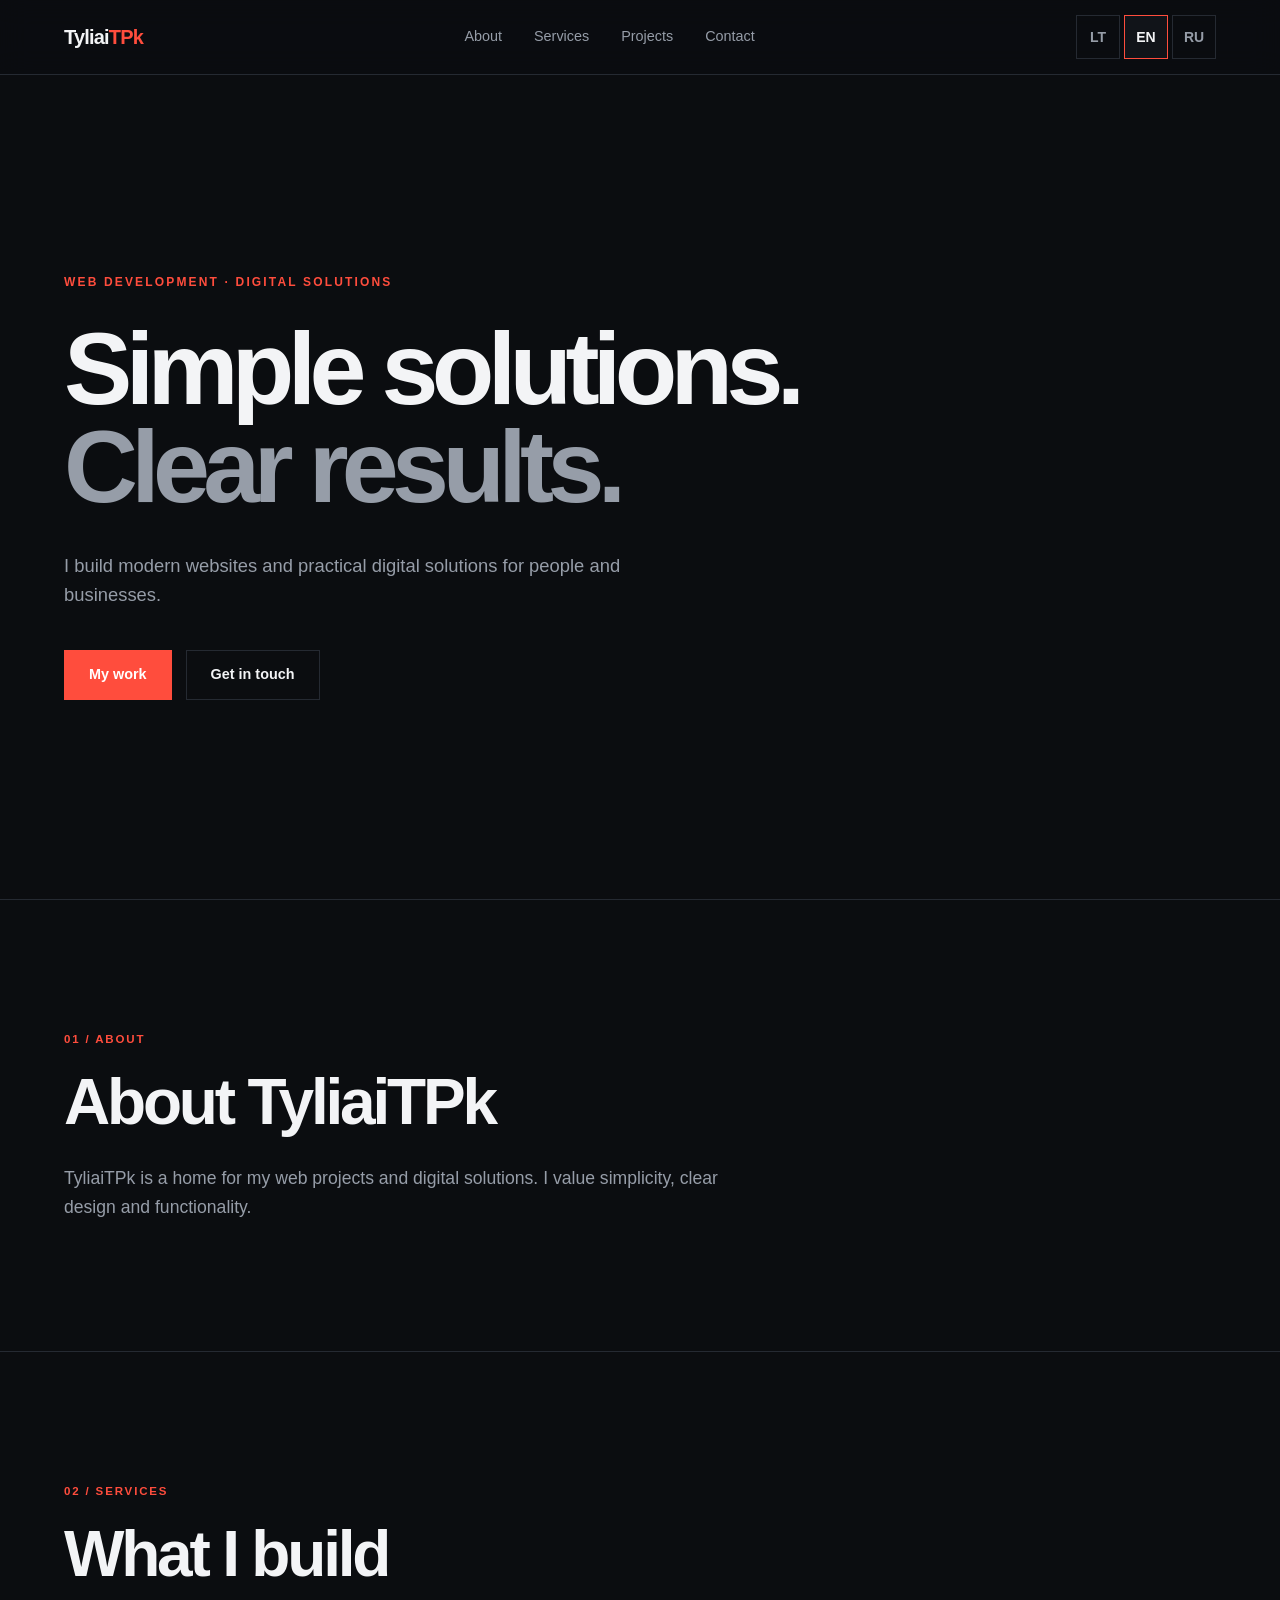
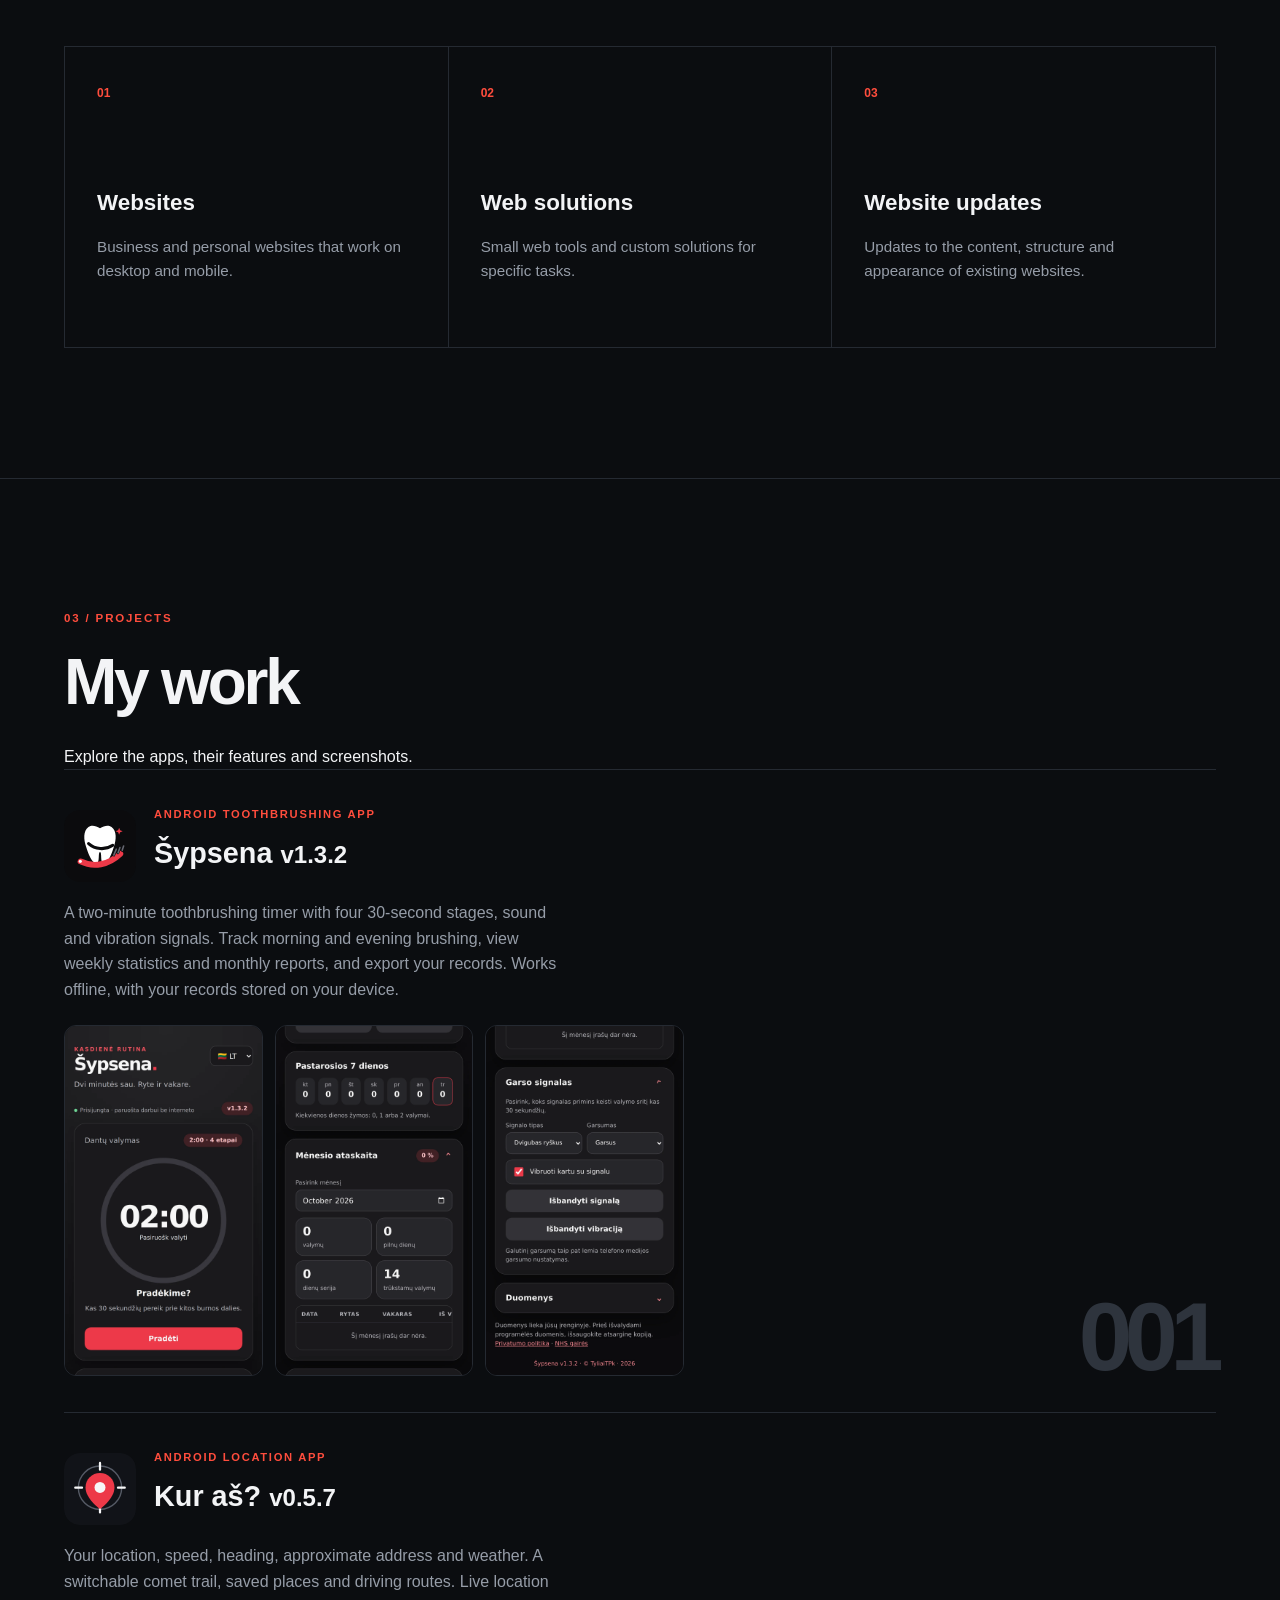
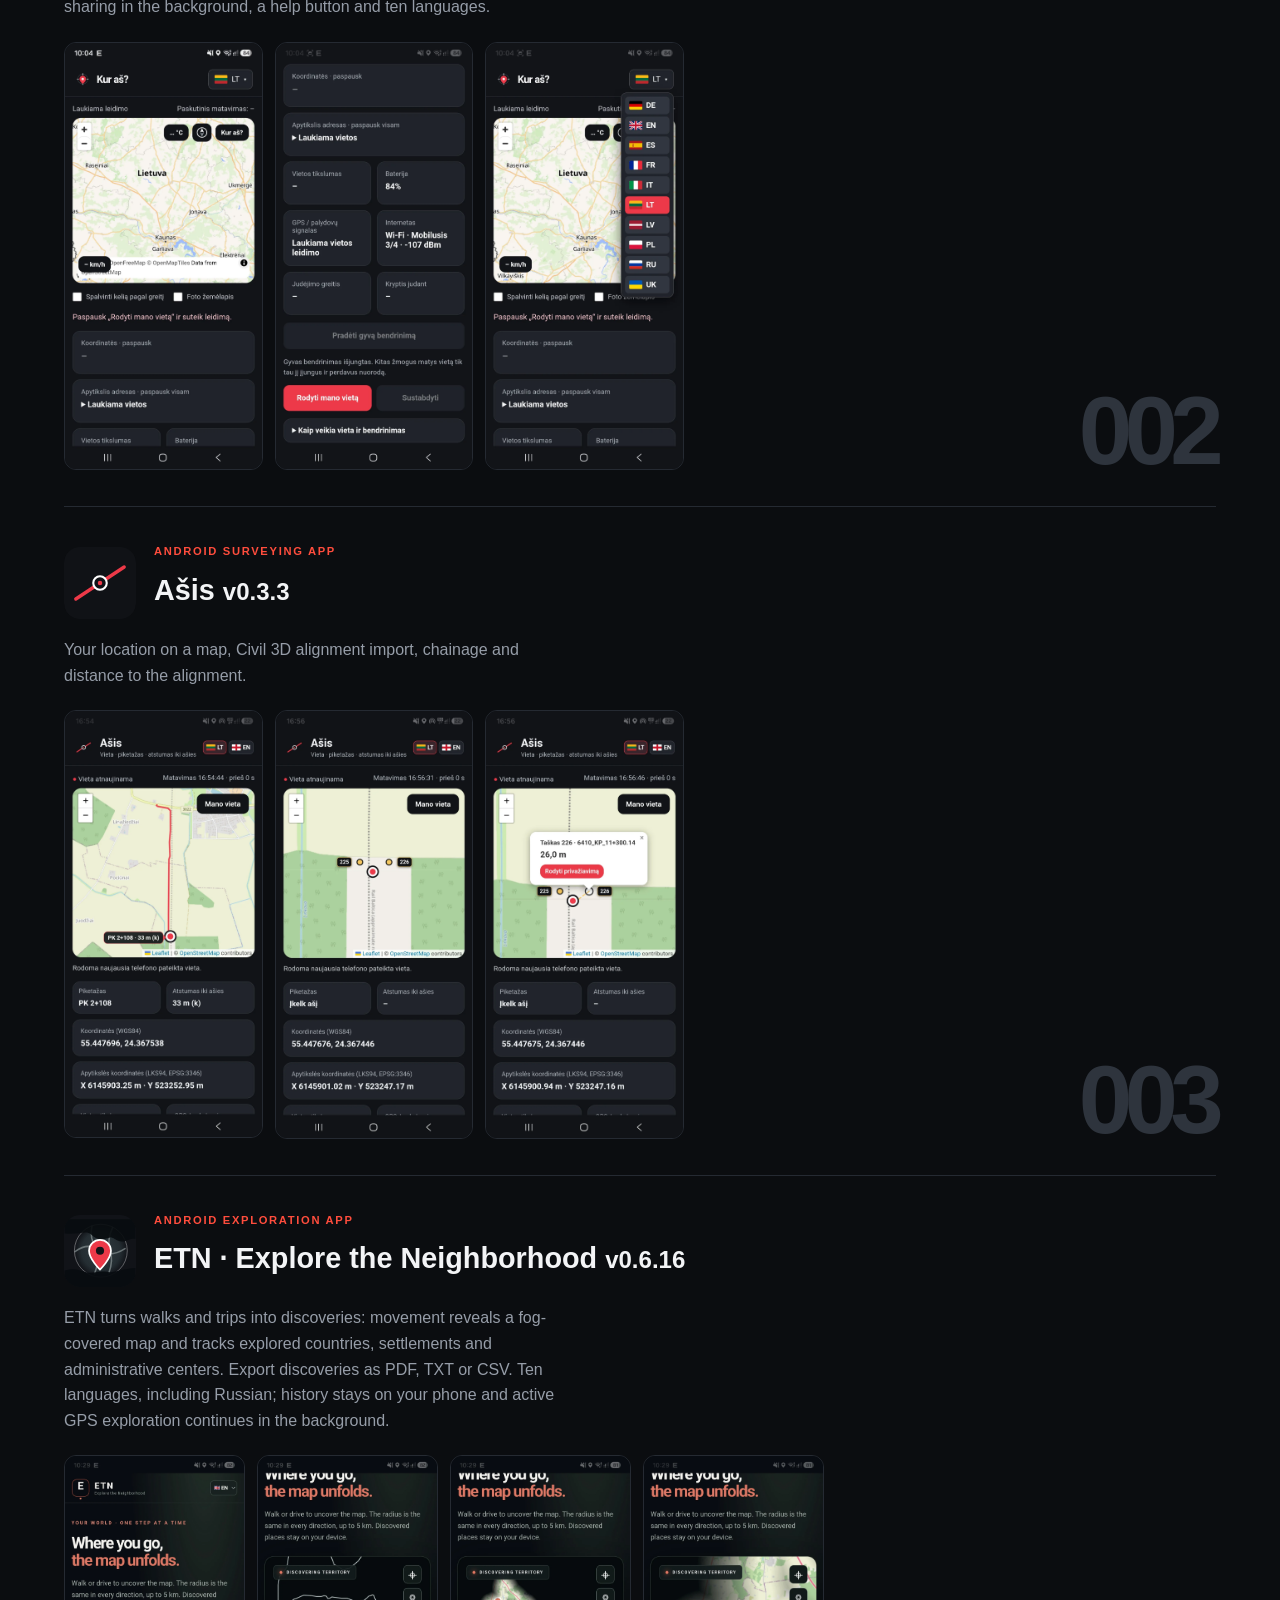
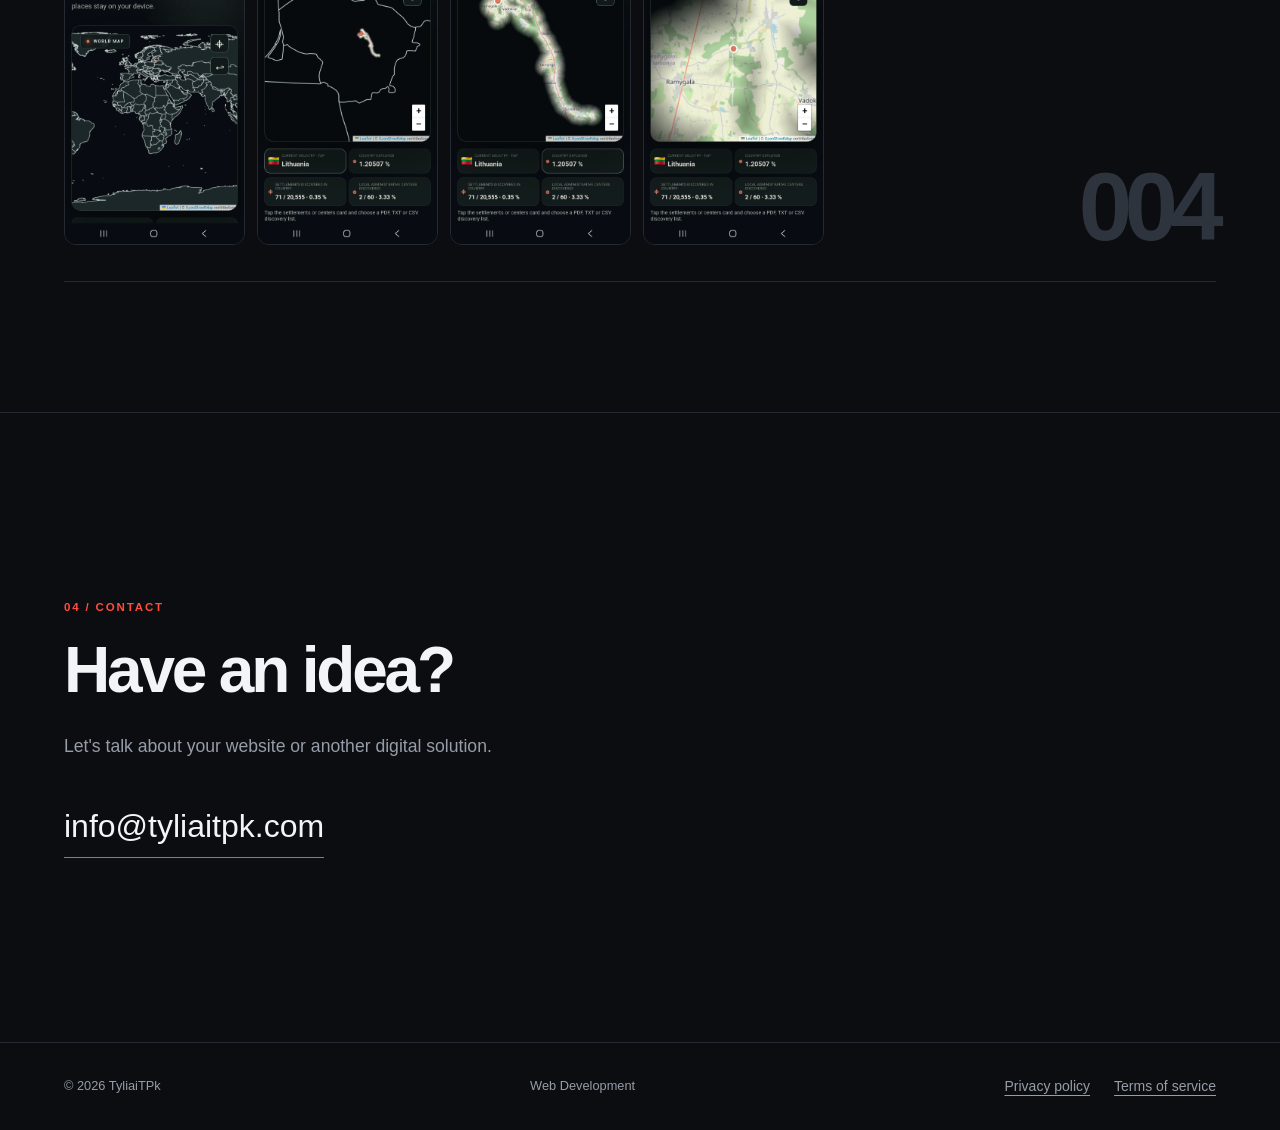
==== commit 70bc1875: "Show Kur aš 0.5.7 on the TyliaiTPk homepage" ====
--- a/index.html
+++ b/index.html
@@ -217,10 +217,10 @@
               <img class="project-icon" src="icons/kur-as.svg" alt="" width="72" height="72" loading="lazy">
               <div>
                 <p class="project-type" data-i18n="locationApp">VIETOS ANDROID PROGRAMĖLĖ</p>
-                <h3>Kur aš? <small>v0.5.5</small></h3>
-              </div>
-            </div>
-            <p data-i18n="locationText">Tavo vieta, greitis ir kryptis žemėlapyje, apytikslis adresas bei oras. Bendrink vietą su pasirinktu žmogumi, rinkis įprastą ar foto žemėlapį. 10 kalbų su vėliavomis.</p>
+                <h3>Kur aš? <small>v0.5.7</small></h3>
+              </div>
+            </div>
+            <p data-i18n="locationText">Tavo vieta, greitis, kryptis, apytikslis adresas ir oras. Įjungiama kometos uodega, išsaugoti taškai ir maršrutai keliais. Gyvas vietos bendrinimas fone, pagalbos mygtukas ir 10 kalbų.</p>
             <div class="axis-previews" aria-label="Kur aš? — ekrano vaizdai / screenshots">
               <a href="apps/kur-as/screen-01.webp" rel="noopener"><img src="apps/kur-as/screen-01.webp" alt="Kur aš? — pagrindinis žemėlapio ekranas" width="945" height="2048" loading="lazy"></a>
               <a href="apps/kur-as/screen-02.webp" rel="noopener"><img src="apps/kur-as/screen-02.webp" alt="Kur aš? — telefono ir GPS informacija" width="945" height="2048" loading="lazy"></a>
@@ -312,7 +312,7 @@
   </footer>
 
 
-  <script src="app.js?v=20261007-heading"></script>
+  <script src="app.js?v=20261008-kur-as-057"></script>
 
 </body>
 </html>
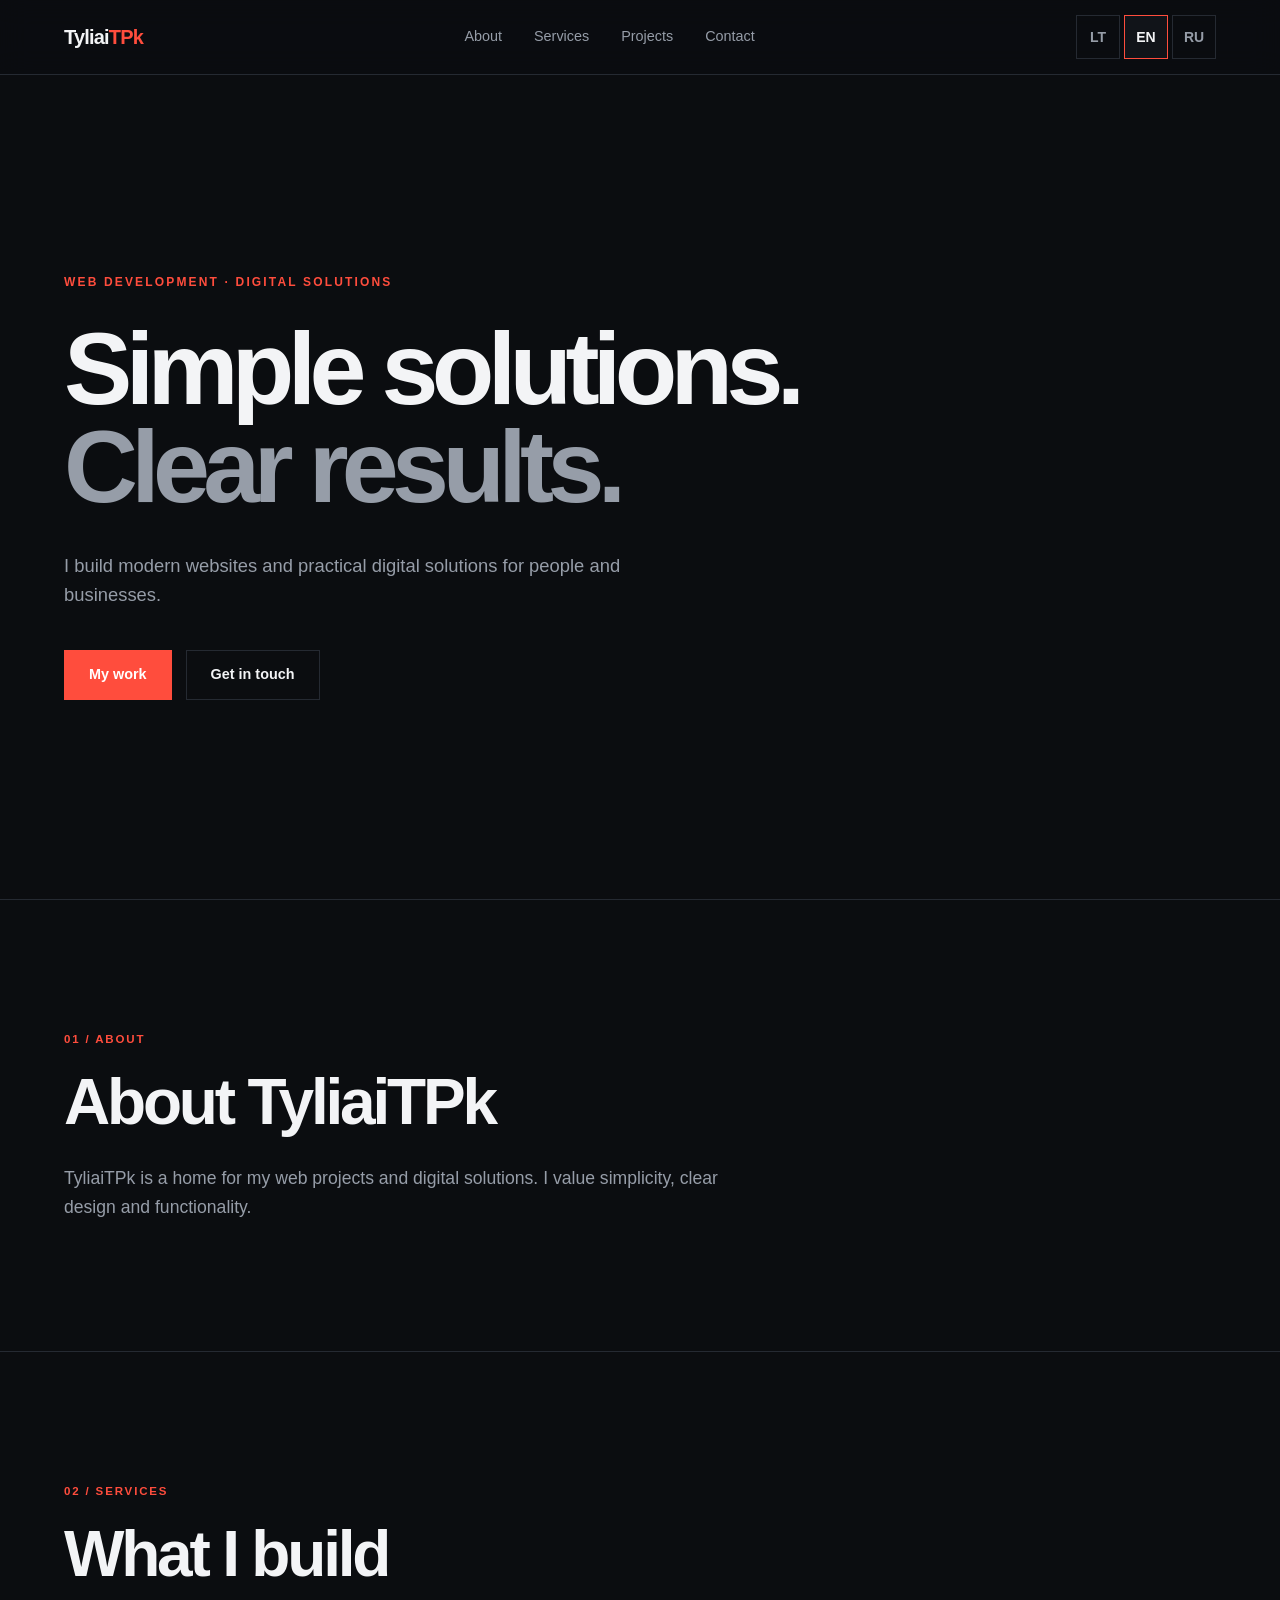
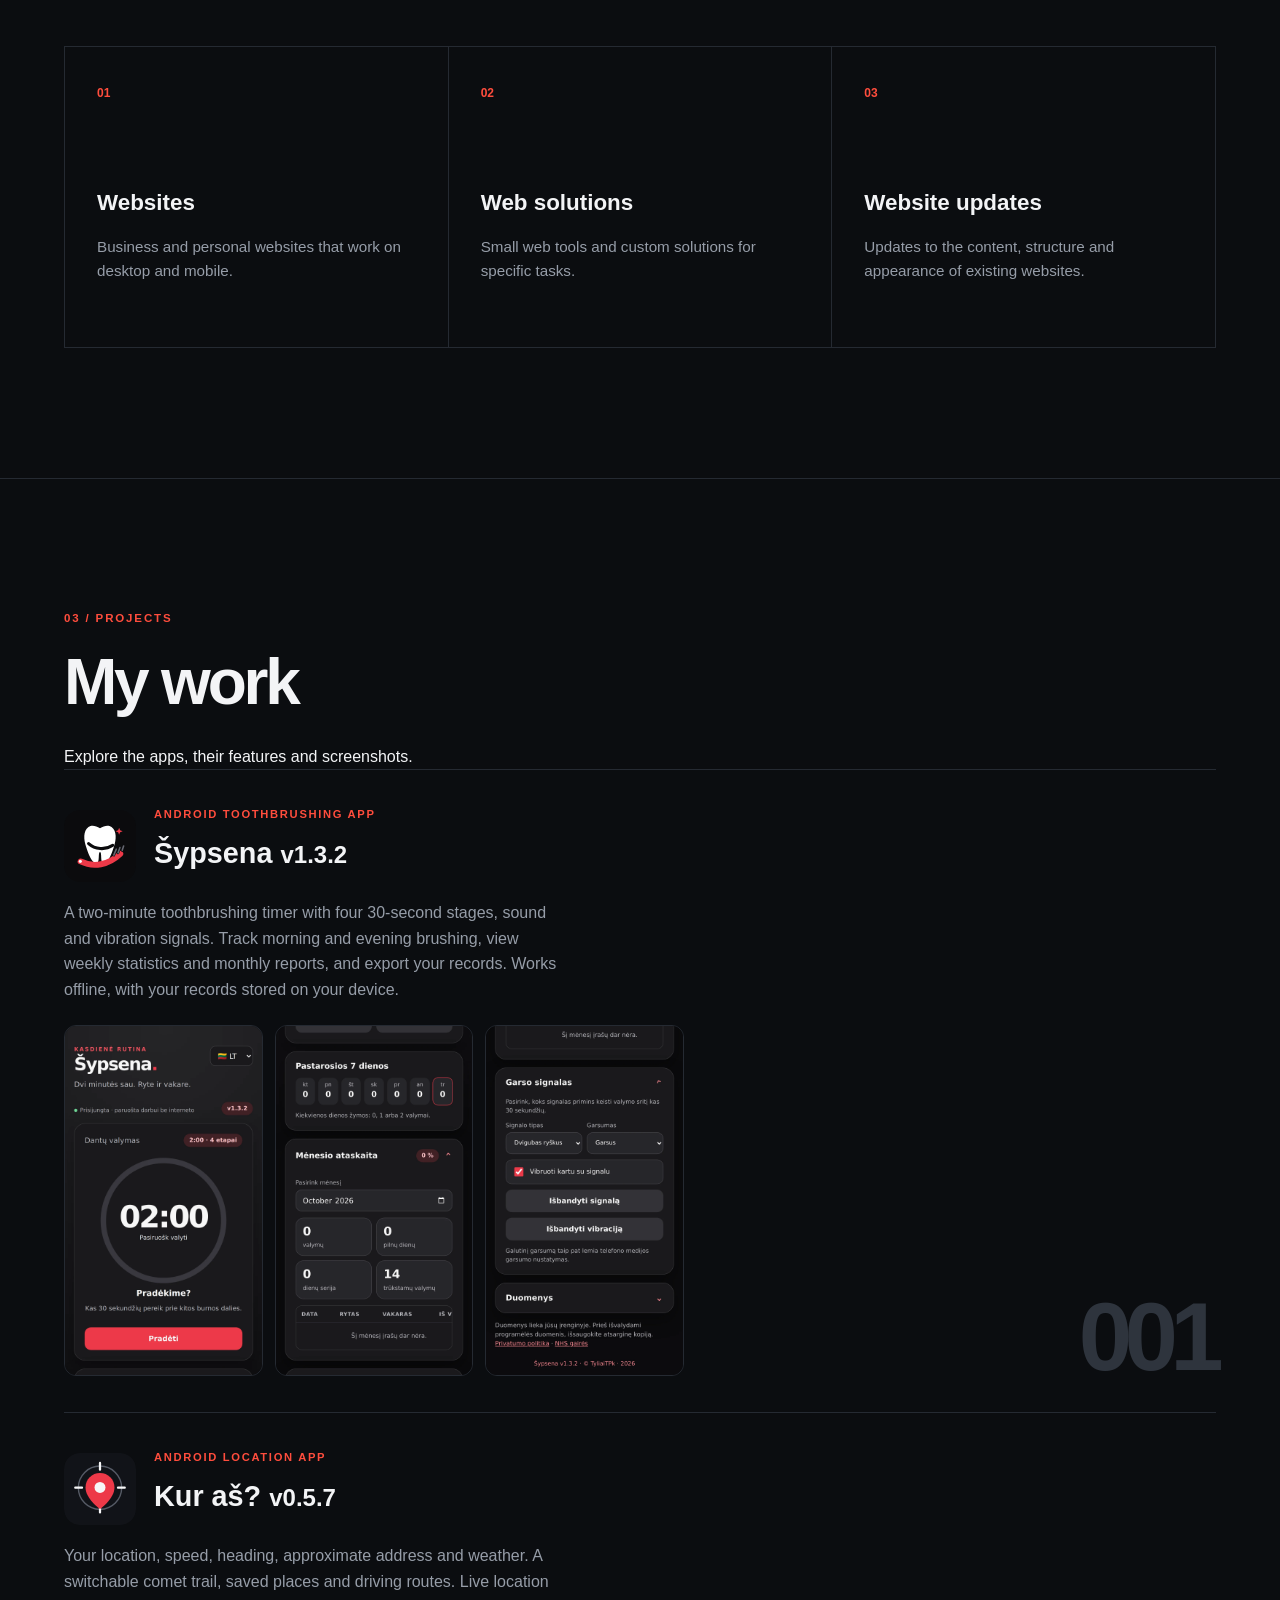
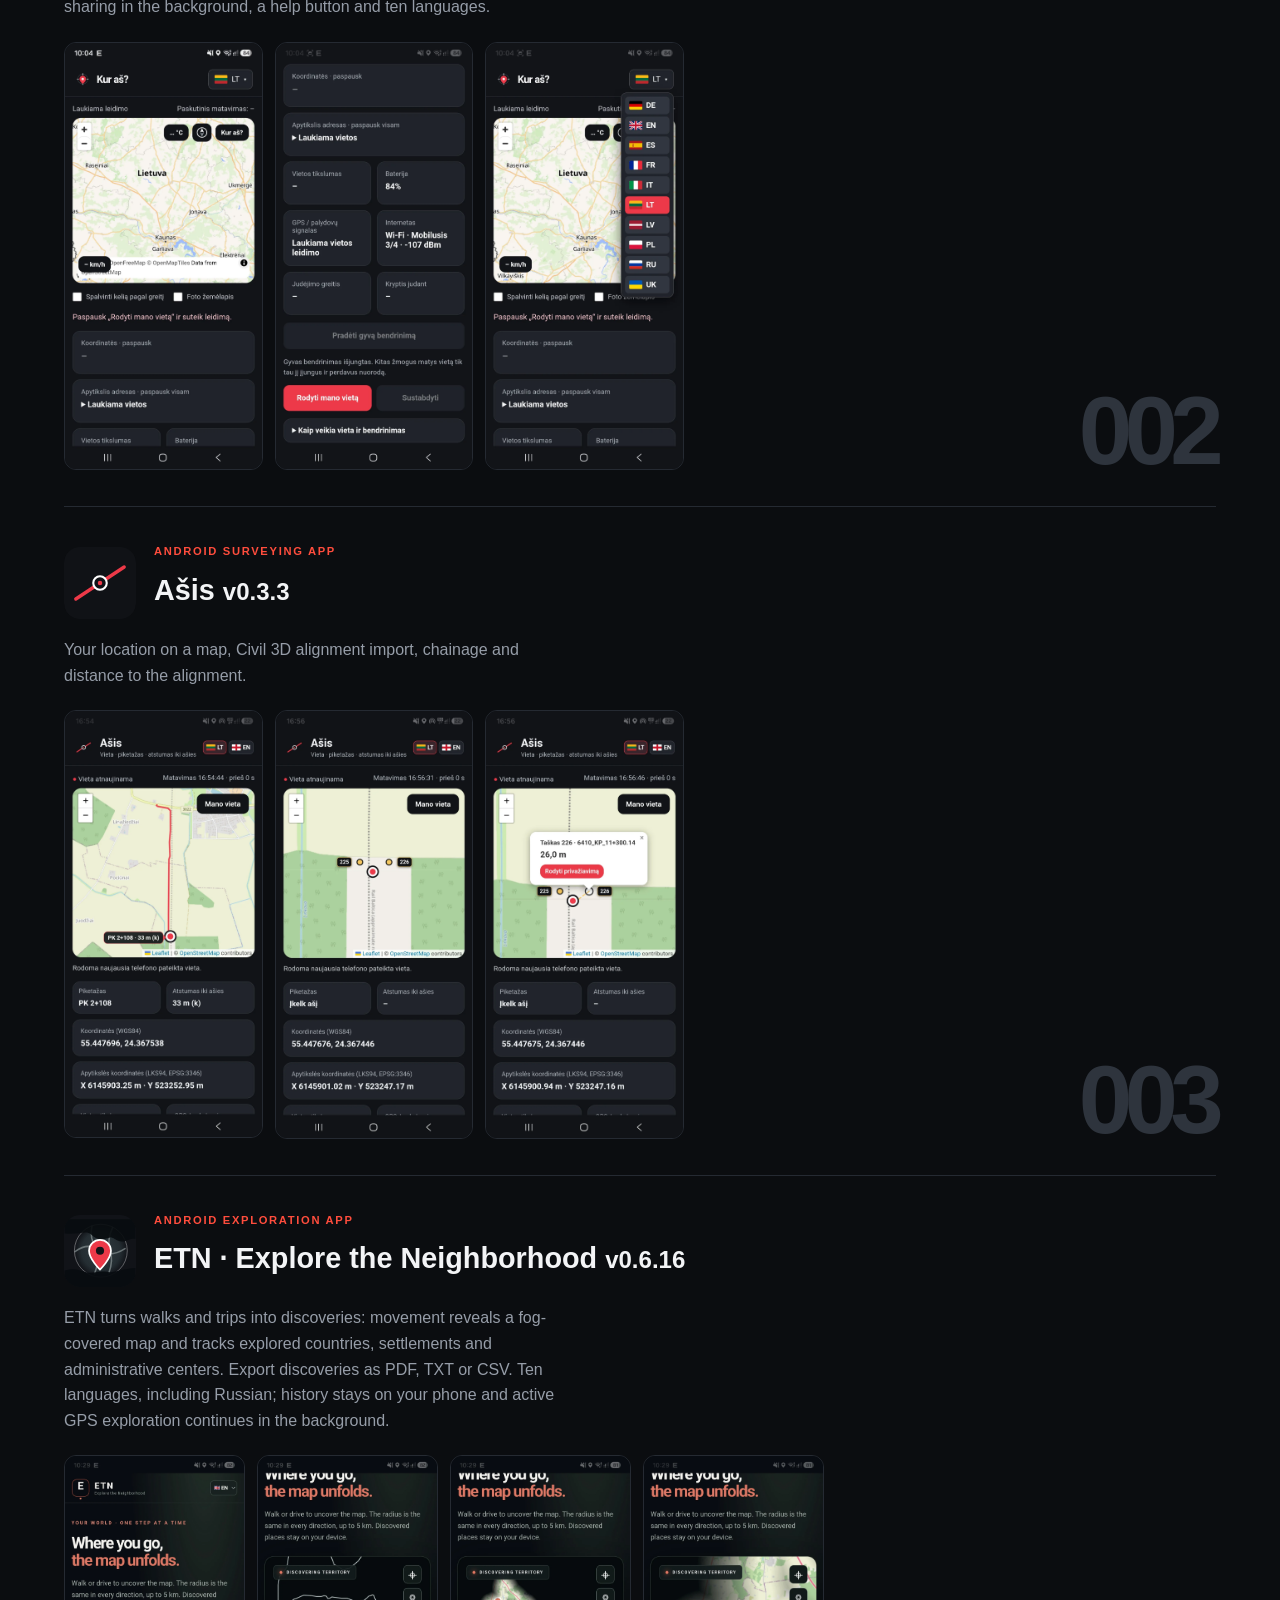
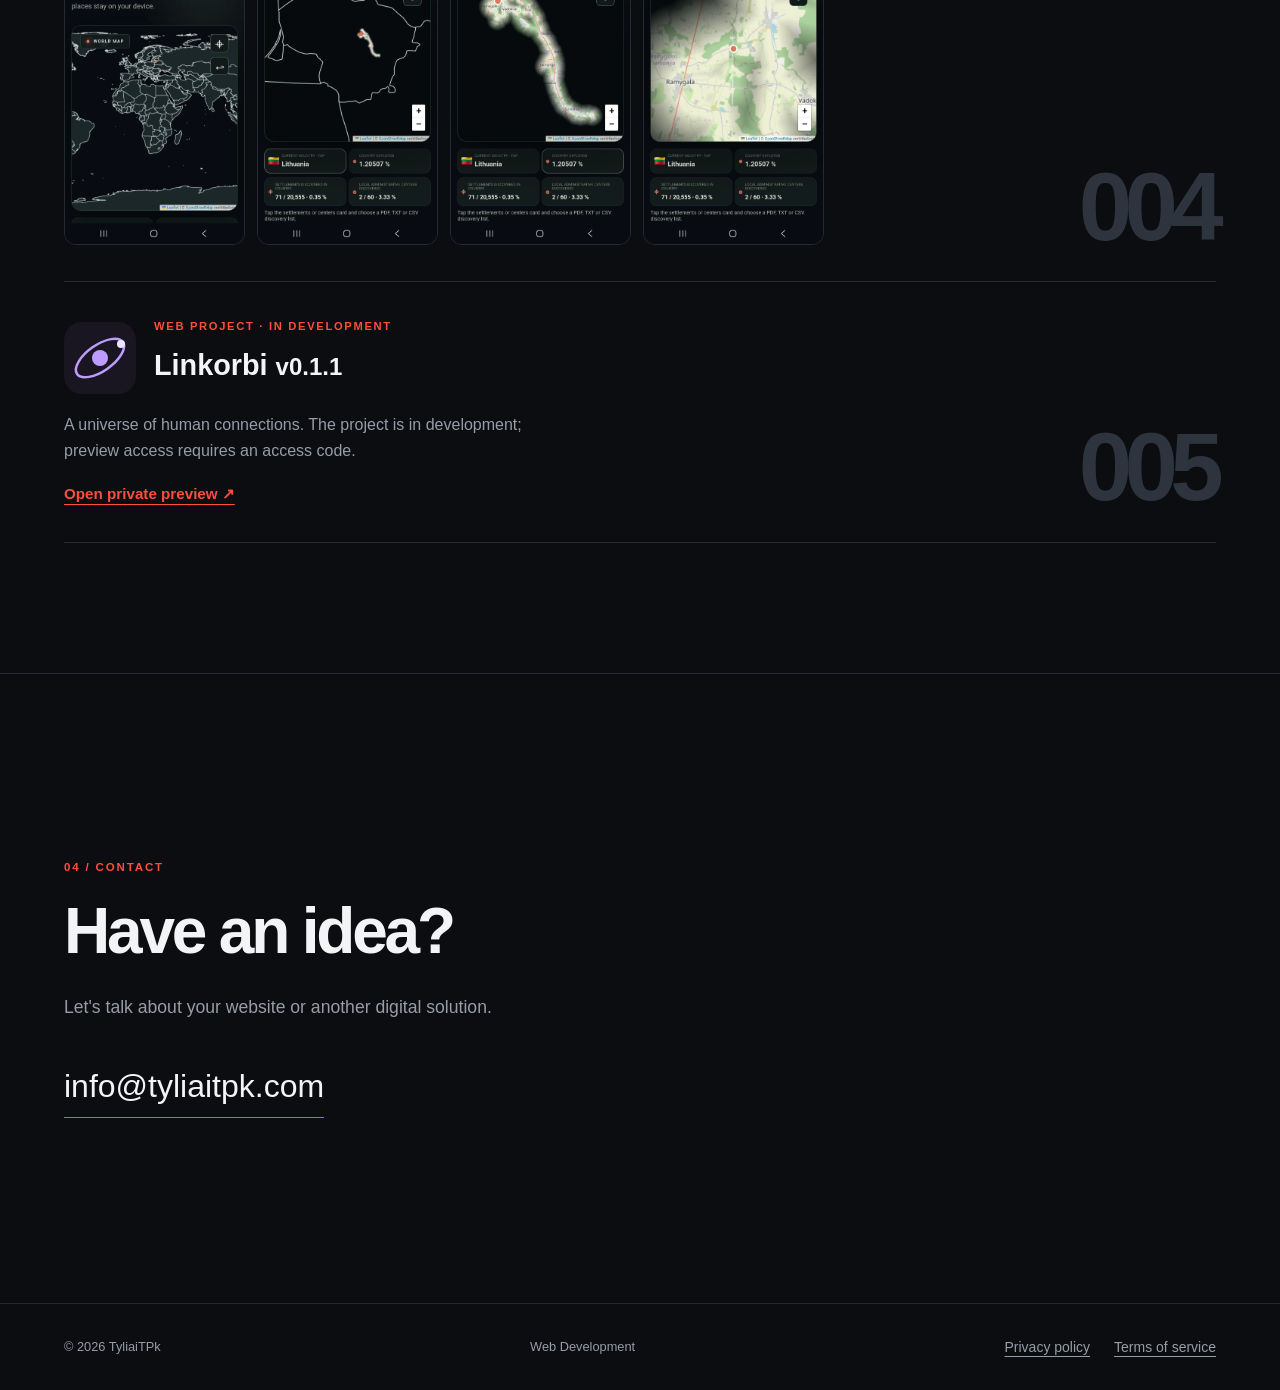
==== commit 73d1cae7: "Add Linkorbi private preview entry opening in a new tab" ====
--- a/index.html
+++ b/index.html
@@ -269,6 +269,23 @@
           <span class="project-number">004</span>
         </div>
 
+        <div class="project" id="linkorbi">
+          <div>
+            <div class="project-heading">
+              <img class="project-icon" src="icons/linkorbi.svg" alt="" width="72" height="72" loading="lazy">
+              <div>
+                <p class="project-type" data-i18n="linkorbiType">WEB PROJEKTAS · KURIAMA</p>
+                <h3>Linkorbi <small>v0.1.1</small></h3>
+              </div>
+            </div>
+            <p data-i18n="linkorbiText">Žmonių ryšių kosmosas. Projektas kuriamas; bandomoji versija pasiekiama tik su prieigos kodu.</p>
+            <div class="project-links">
+              <a href="/linkorbi/" target="_blank" rel="noopener noreferrer" data-i18n="linkorbiOpen">Atverti privačią peržiūrą ↗</a>
+            </div>
+          </div>
+          <span class="project-number">005</span>
+        </div>
+
       </div>
     </section>
 
@@ -312,8 +329,9 @@
   </footer>
 
 
-  <script src="app.js?v=20261008-kur-as-057"></script>
+  <script src="app.js?v=20261009-linkorbi"></script>
 
 </body>
 </html>
 
+
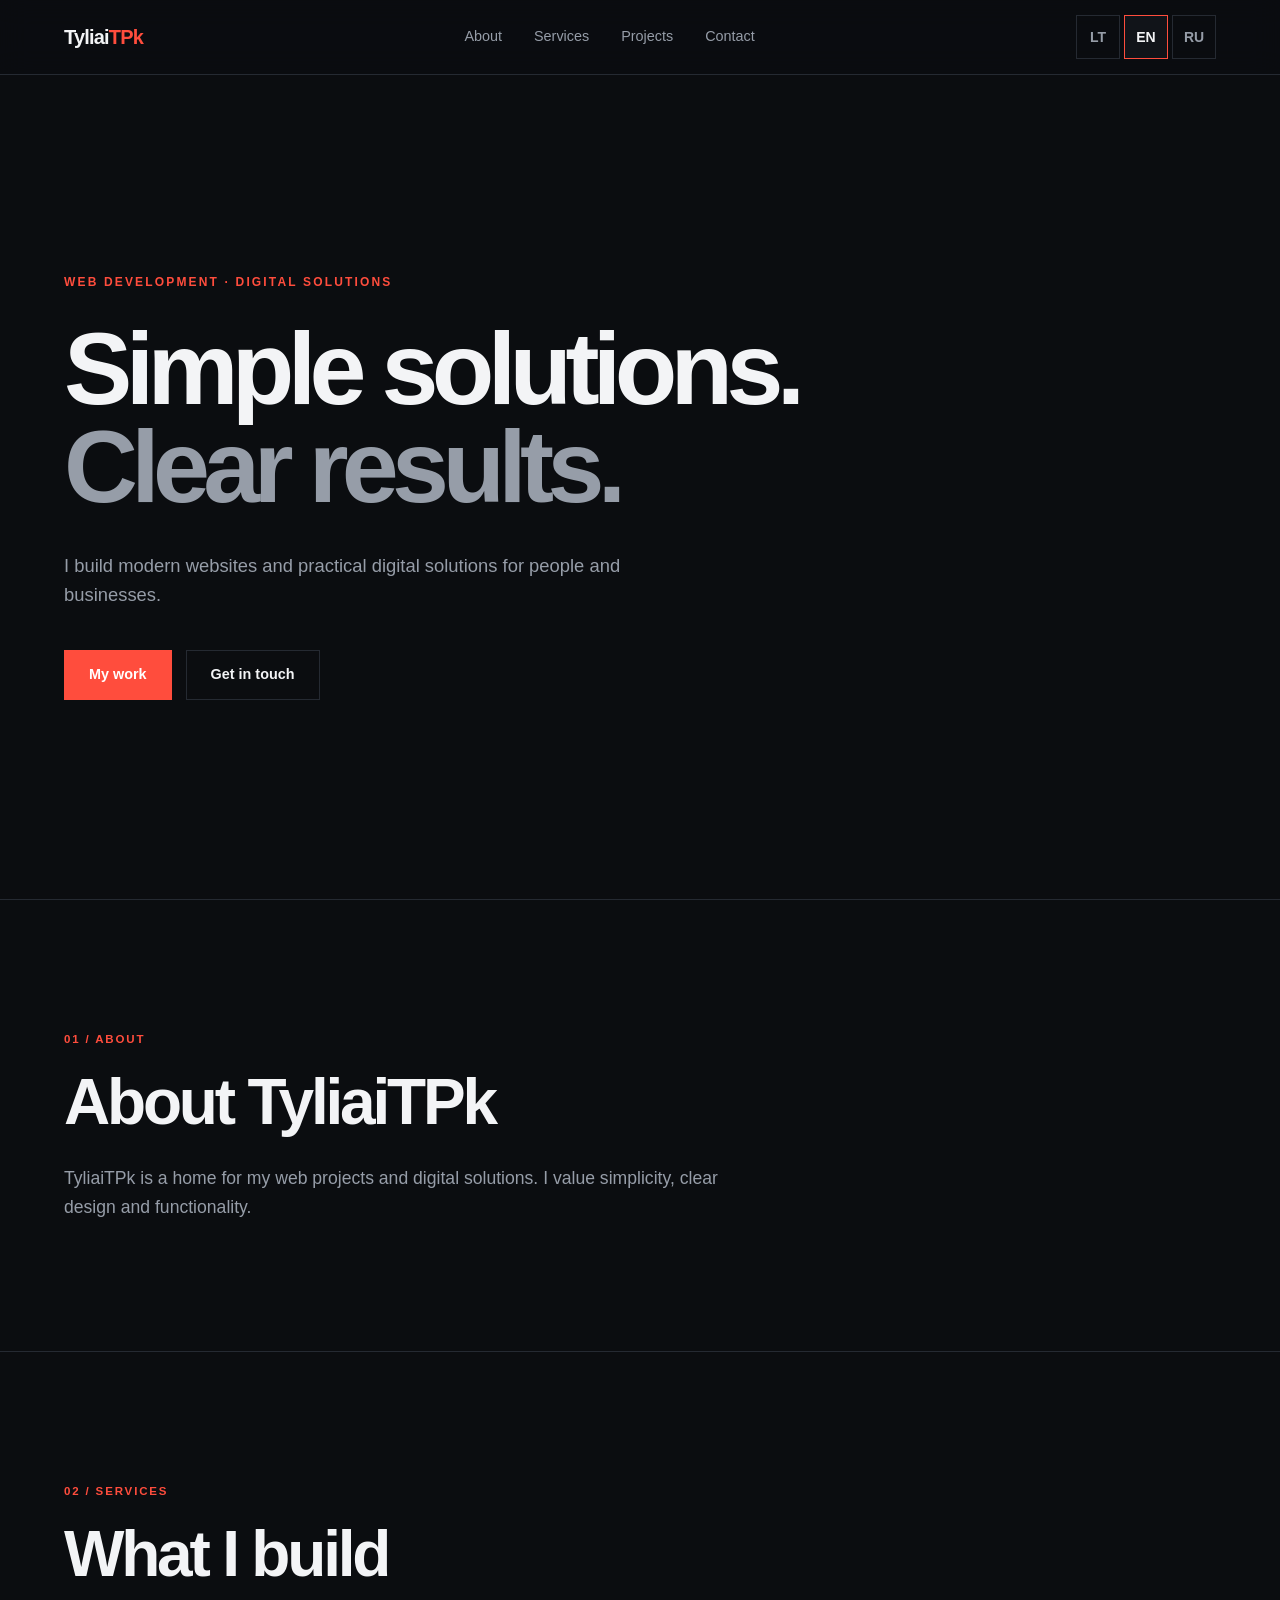
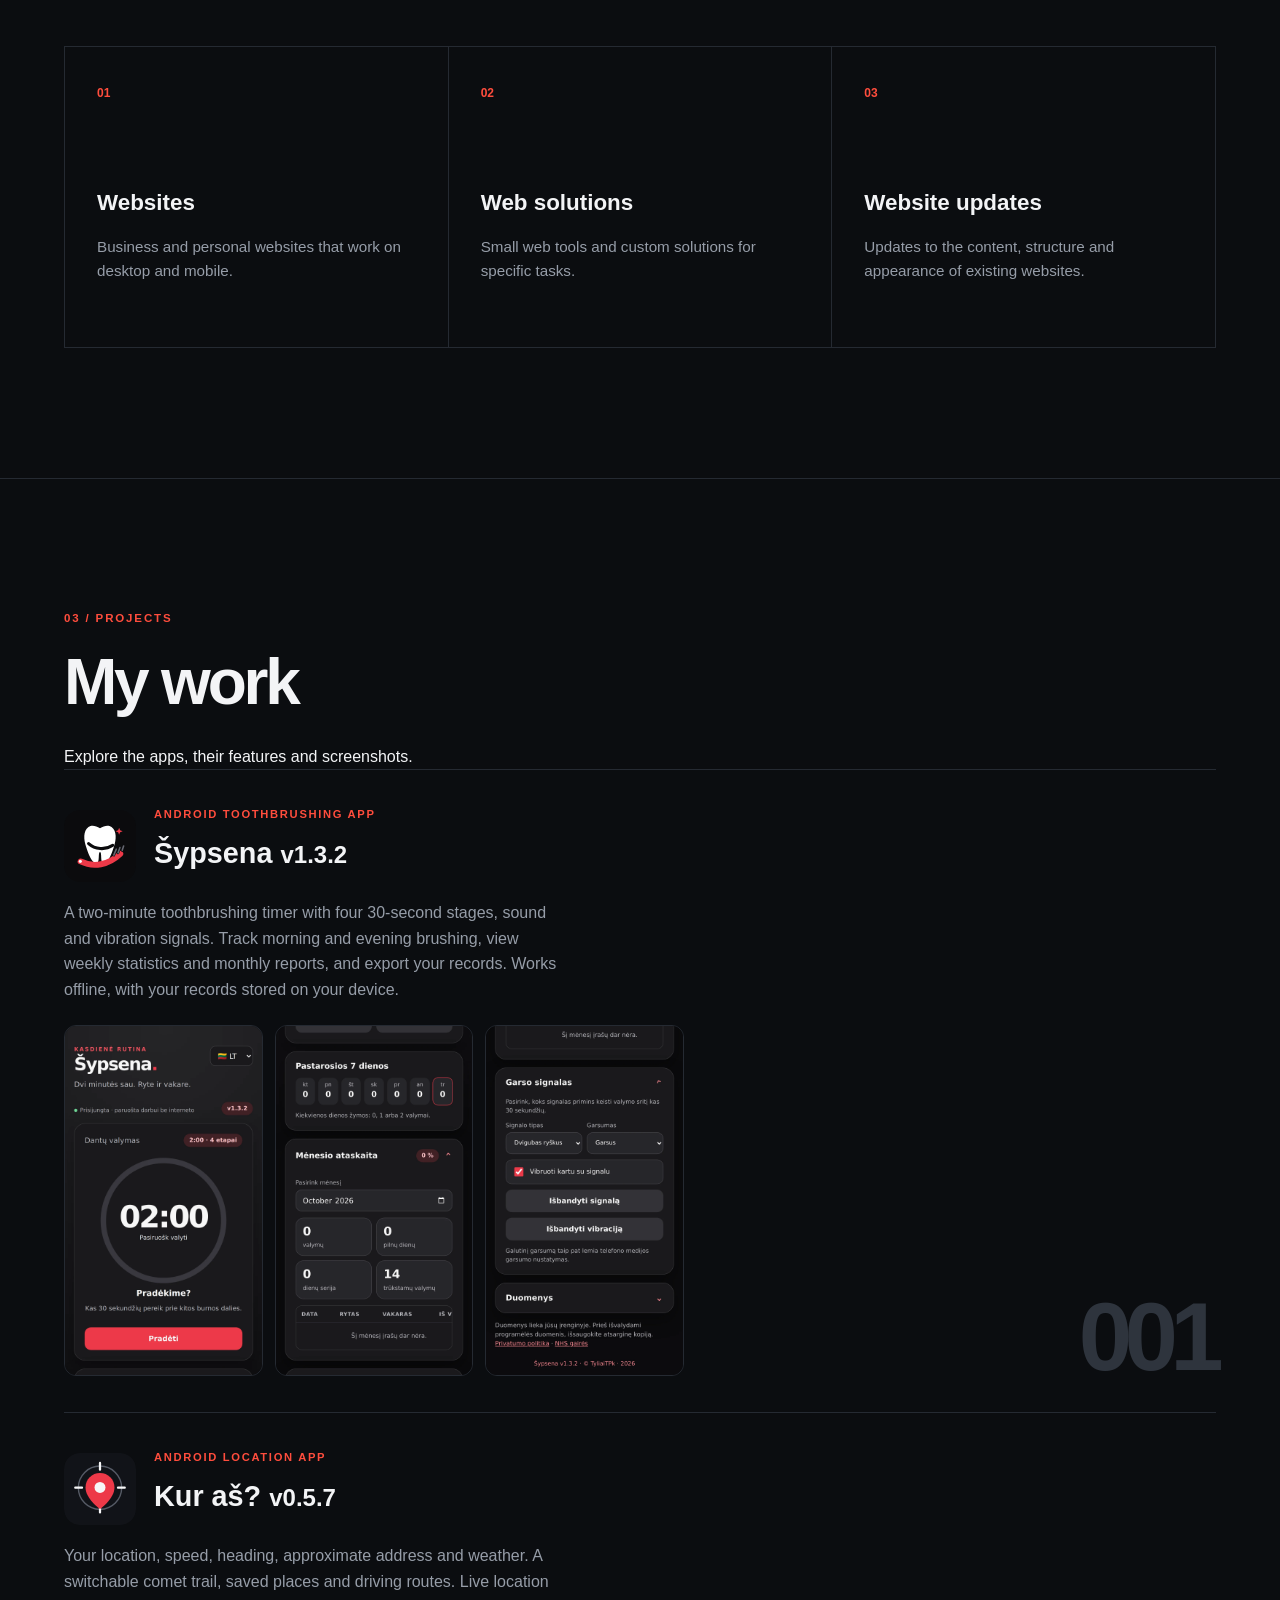
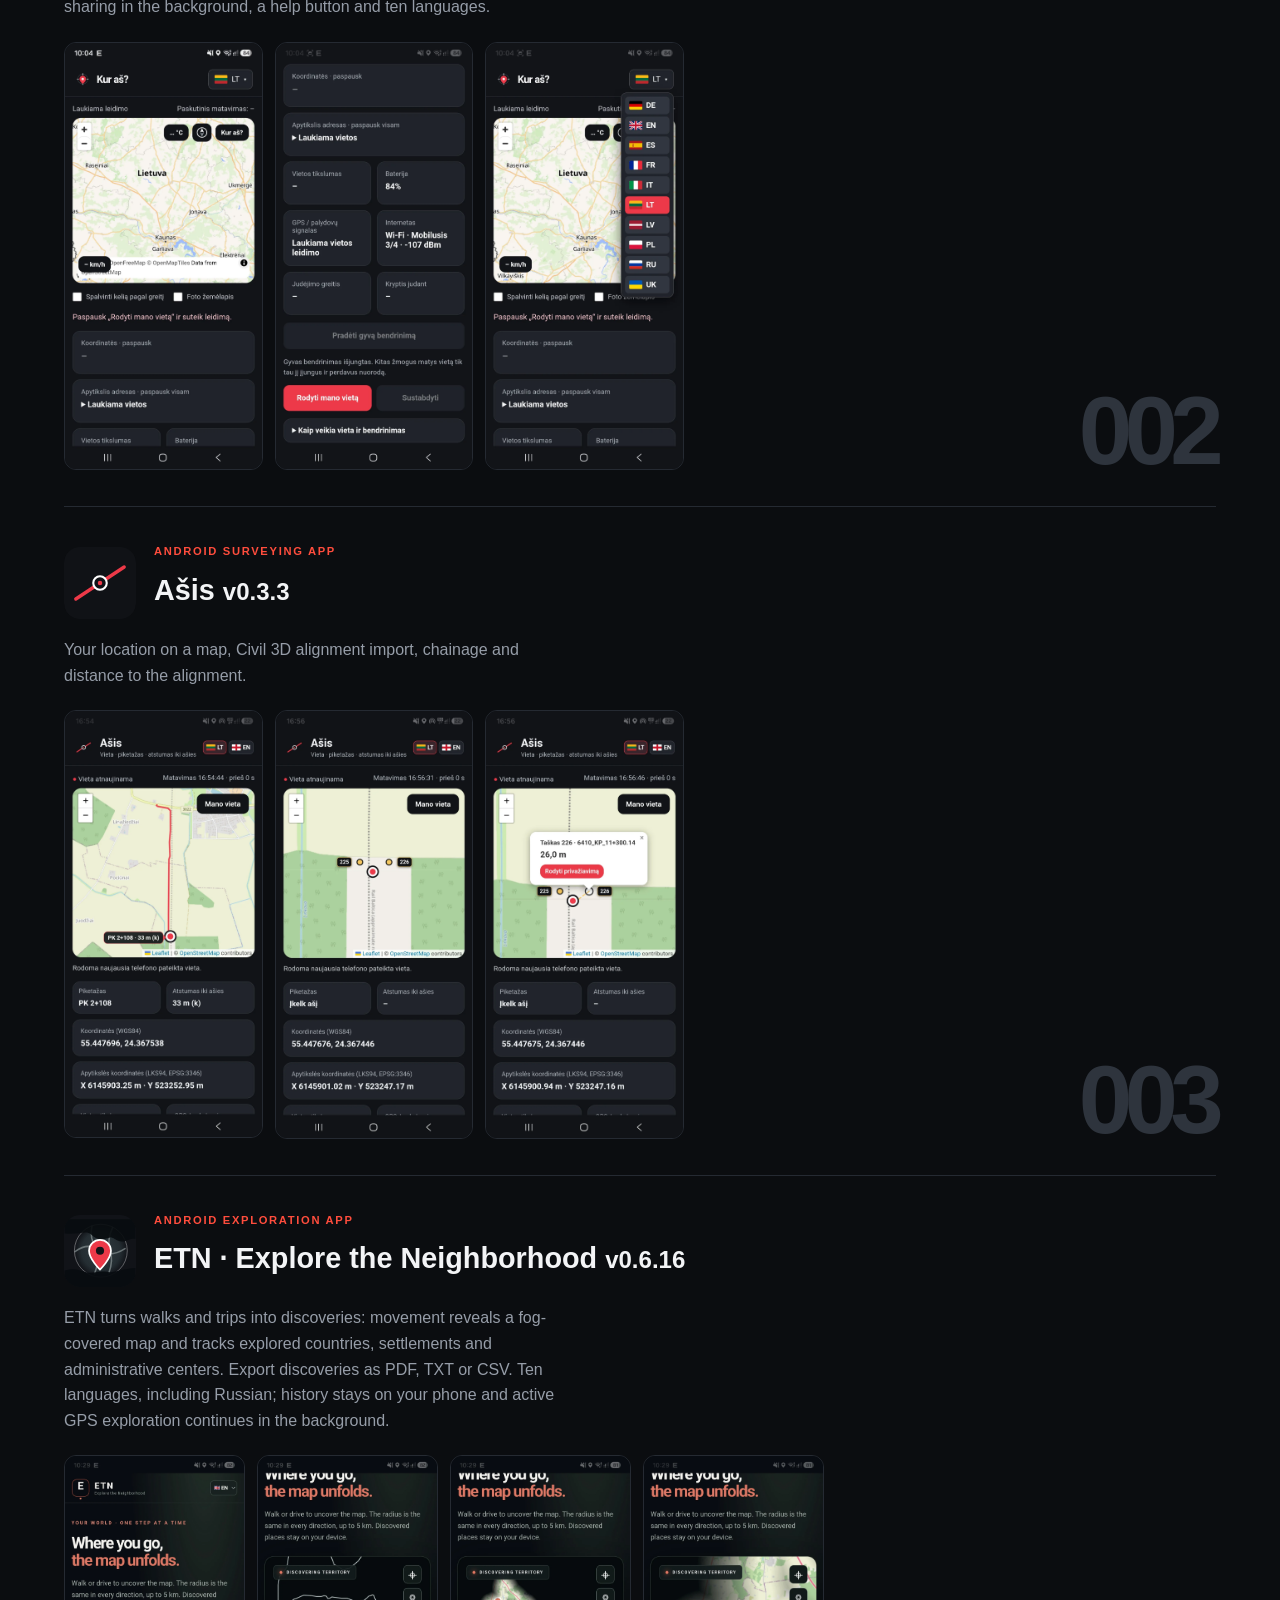
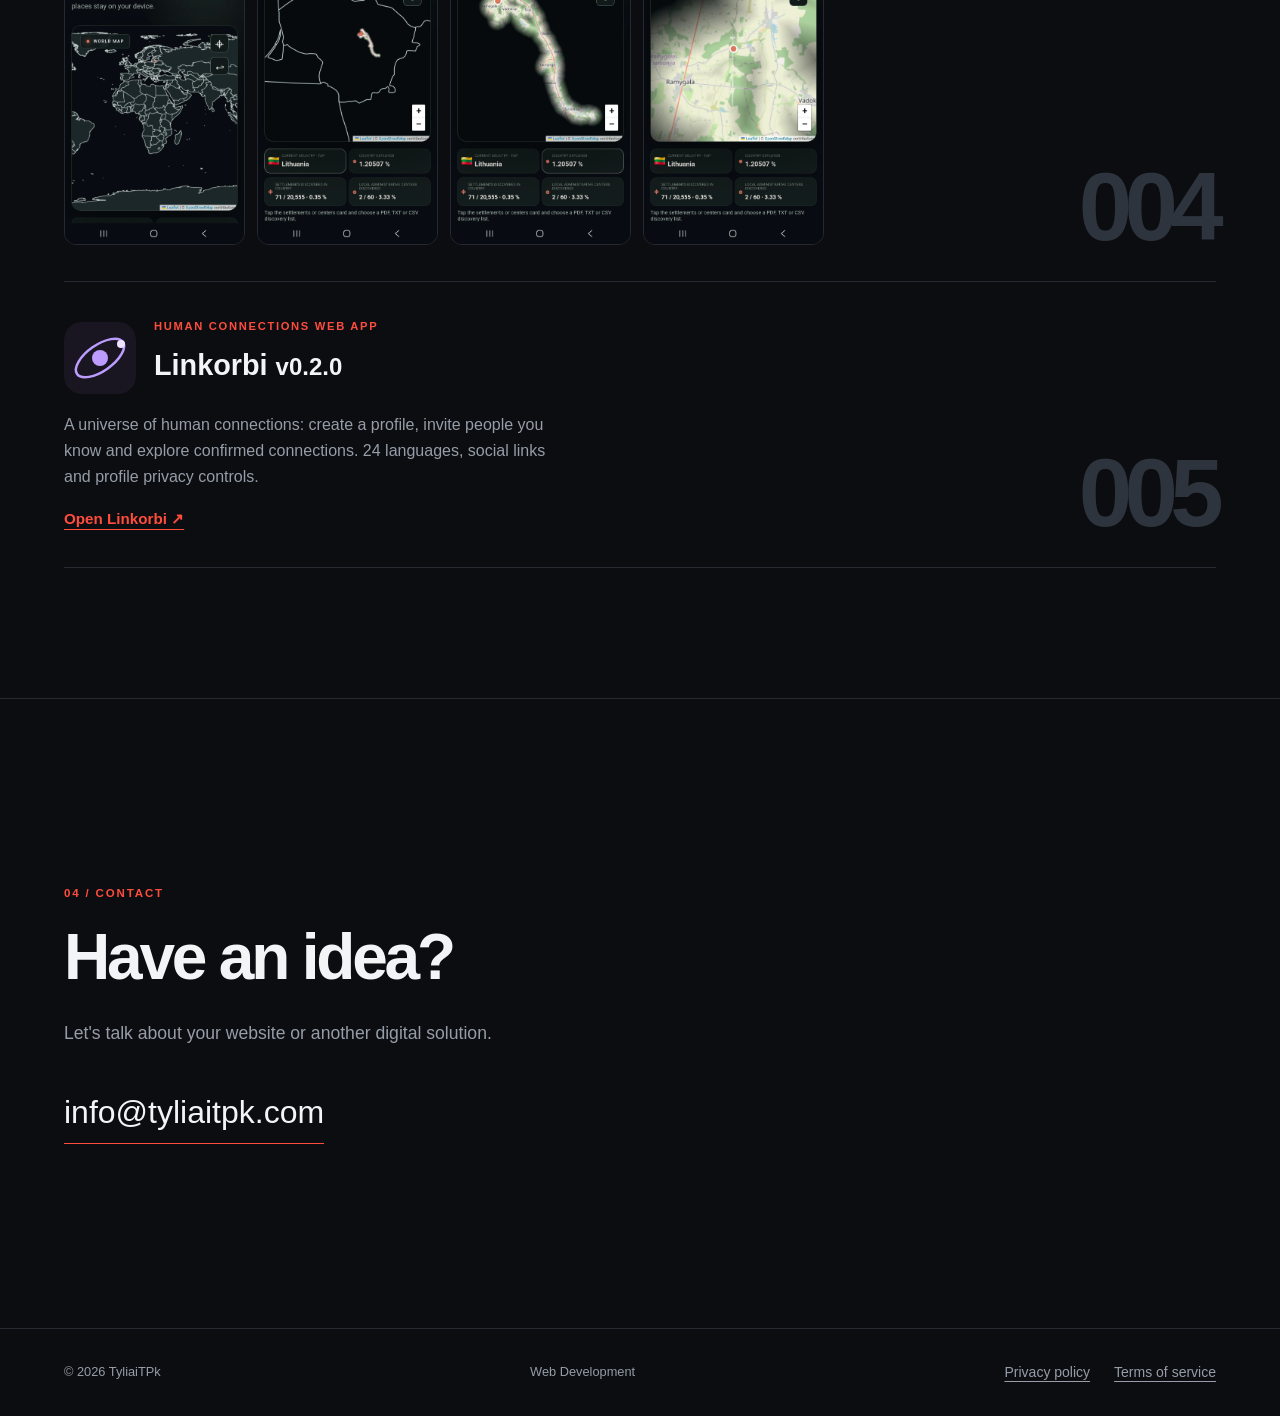
==== commit 3a039ad1: "Update Linkorbi public entry with multilingual profiles and invitations" ====
--- a/index.html
+++ b/index.html
@@ -274,13 +274,13 @@
             <div class="project-heading">
               <img class="project-icon" src="icons/linkorbi.svg" alt="" width="72" height="72" loading="lazy">
               <div>
-                <p class="project-type" data-i18n="linkorbiType">WEB PROJEKTAS · KURIAMA</p>
-                <h3>Linkorbi <small>v0.1.1</small></h3>
-              </div>
-            </div>
-            <p data-i18n="linkorbiText">Žmonių ryšių kosmosas. Projektas kuriamas; bandomoji versija pasiekiama tik su prieigos kodu.</p>
+                <p class="project-type" data-i18n="linkorbiType">ŽMONIŲ RYŠIŲ WEB PROGRAMĖLĖ</p>
+                <h3>Linkorbi <small>v0.2.0</small></h3>
+              </div>
+            </div>
+            <p data-i18n="linkorbiText">Žmonių ryšių kosmosas: susikurk profilį, pakviesk pažįstamus ir tyrinėk patvirtintus ryšius. 24 kalbos, socialinių tinklų nuorodos ir profilio privatumo nustatymai.</p>
             <div class="project-links">
-              <a href="/linkorbi/" target="_blank" rel="noopener noreferrer" data-i18n="linkorbiOpen">Atverti privačią peržiūrą ↗</a>
+              <a href="/linkorbi/" target="_blank" rel="noopener noreferrer" data-i18n="linkorbiOpen">Atverti Linkorbi ↗</a>
             </div>
           </div>
           <span class="project-number">005</span>
@@ -329,7 +329,7 @@
   </footer>
 
 
-  <script src="app.js?v=20261009-linkorbi"></script>
+  <script src="app.js?v=20261009-linkorbi020"></script>
 
 </body>
 </html>
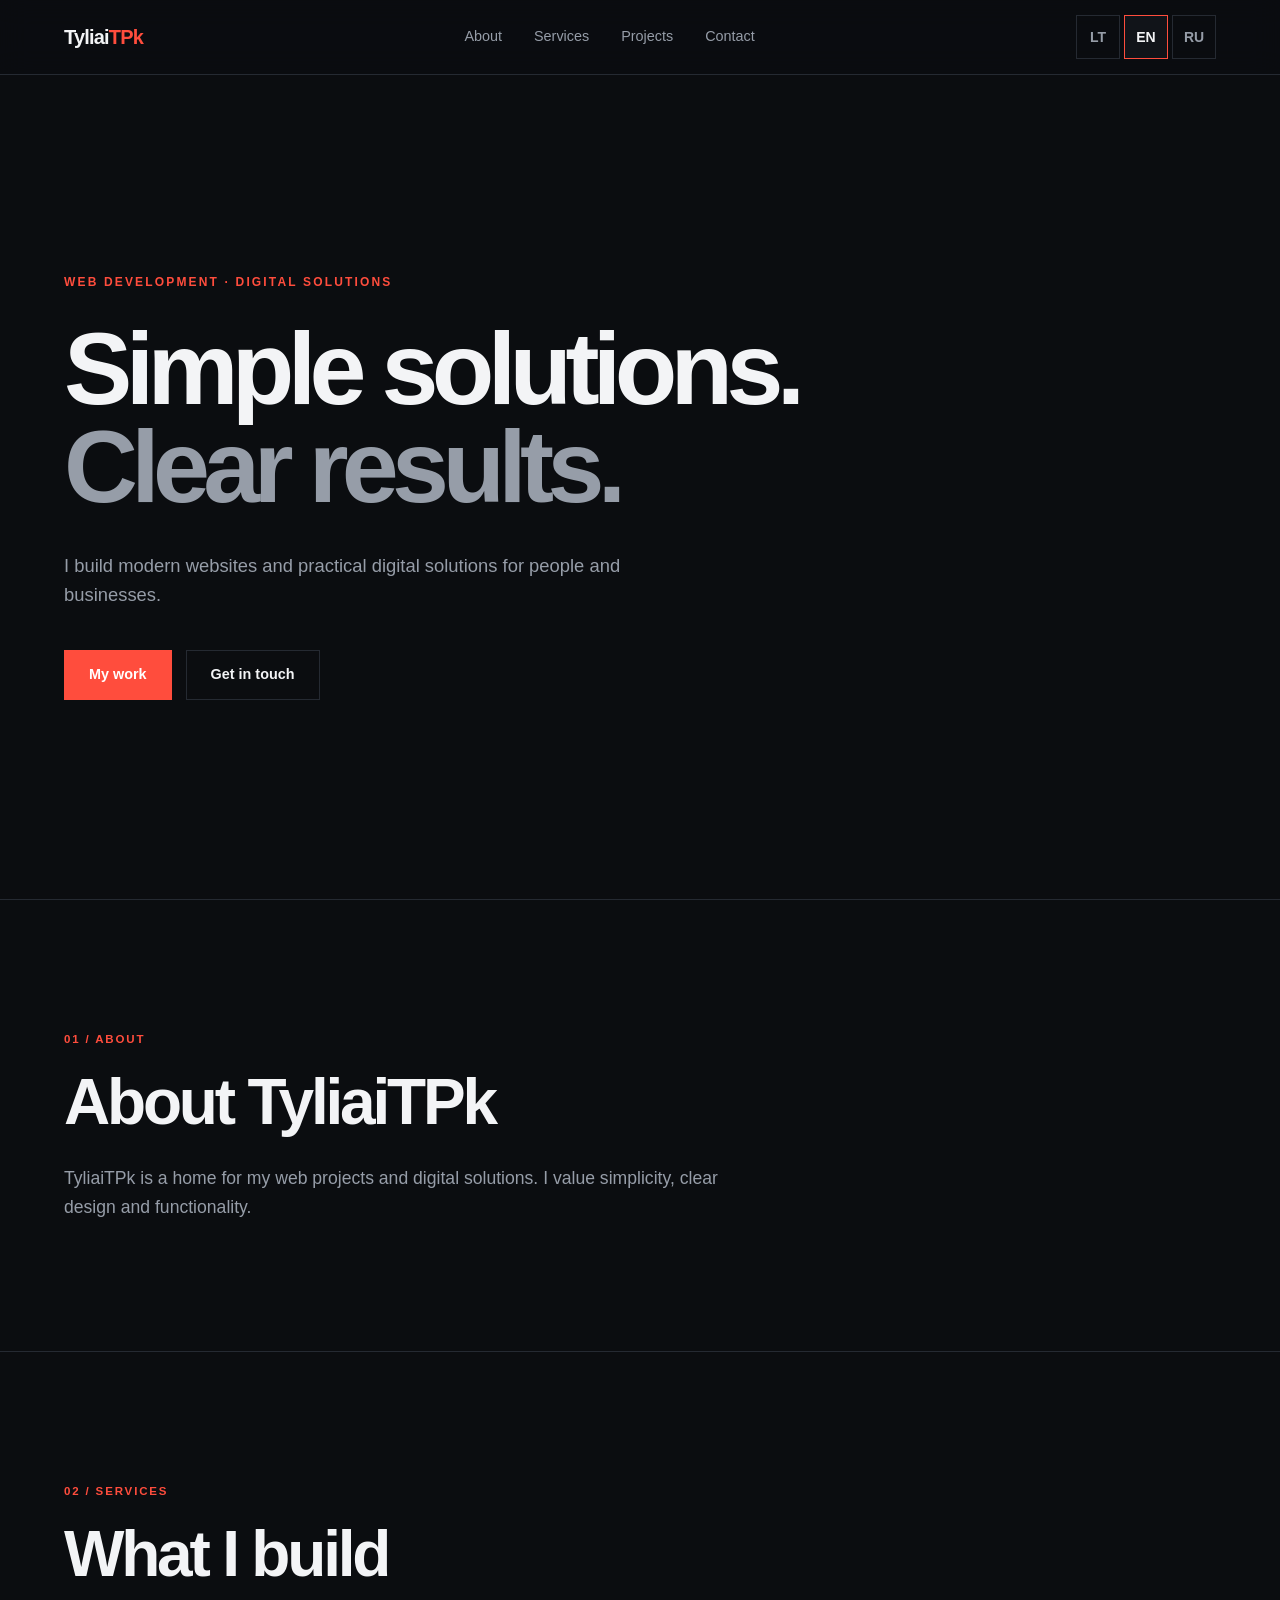
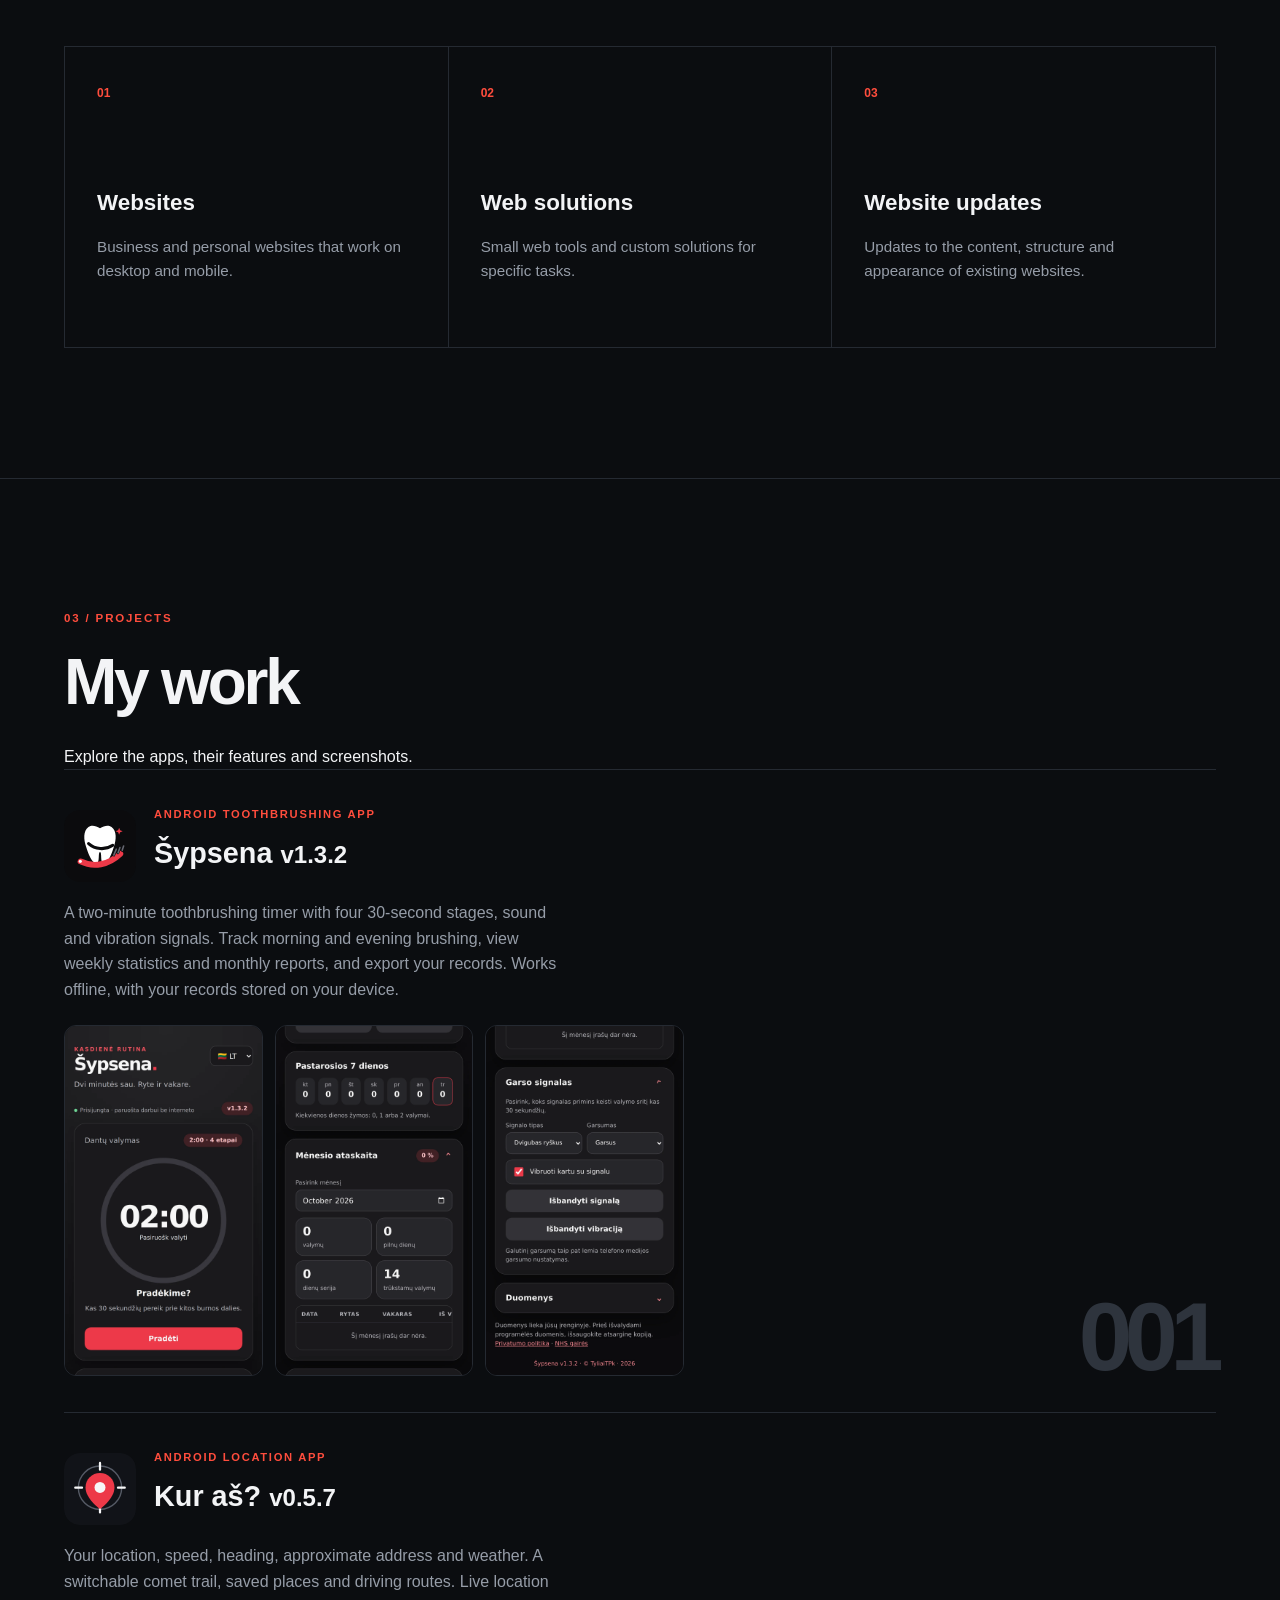
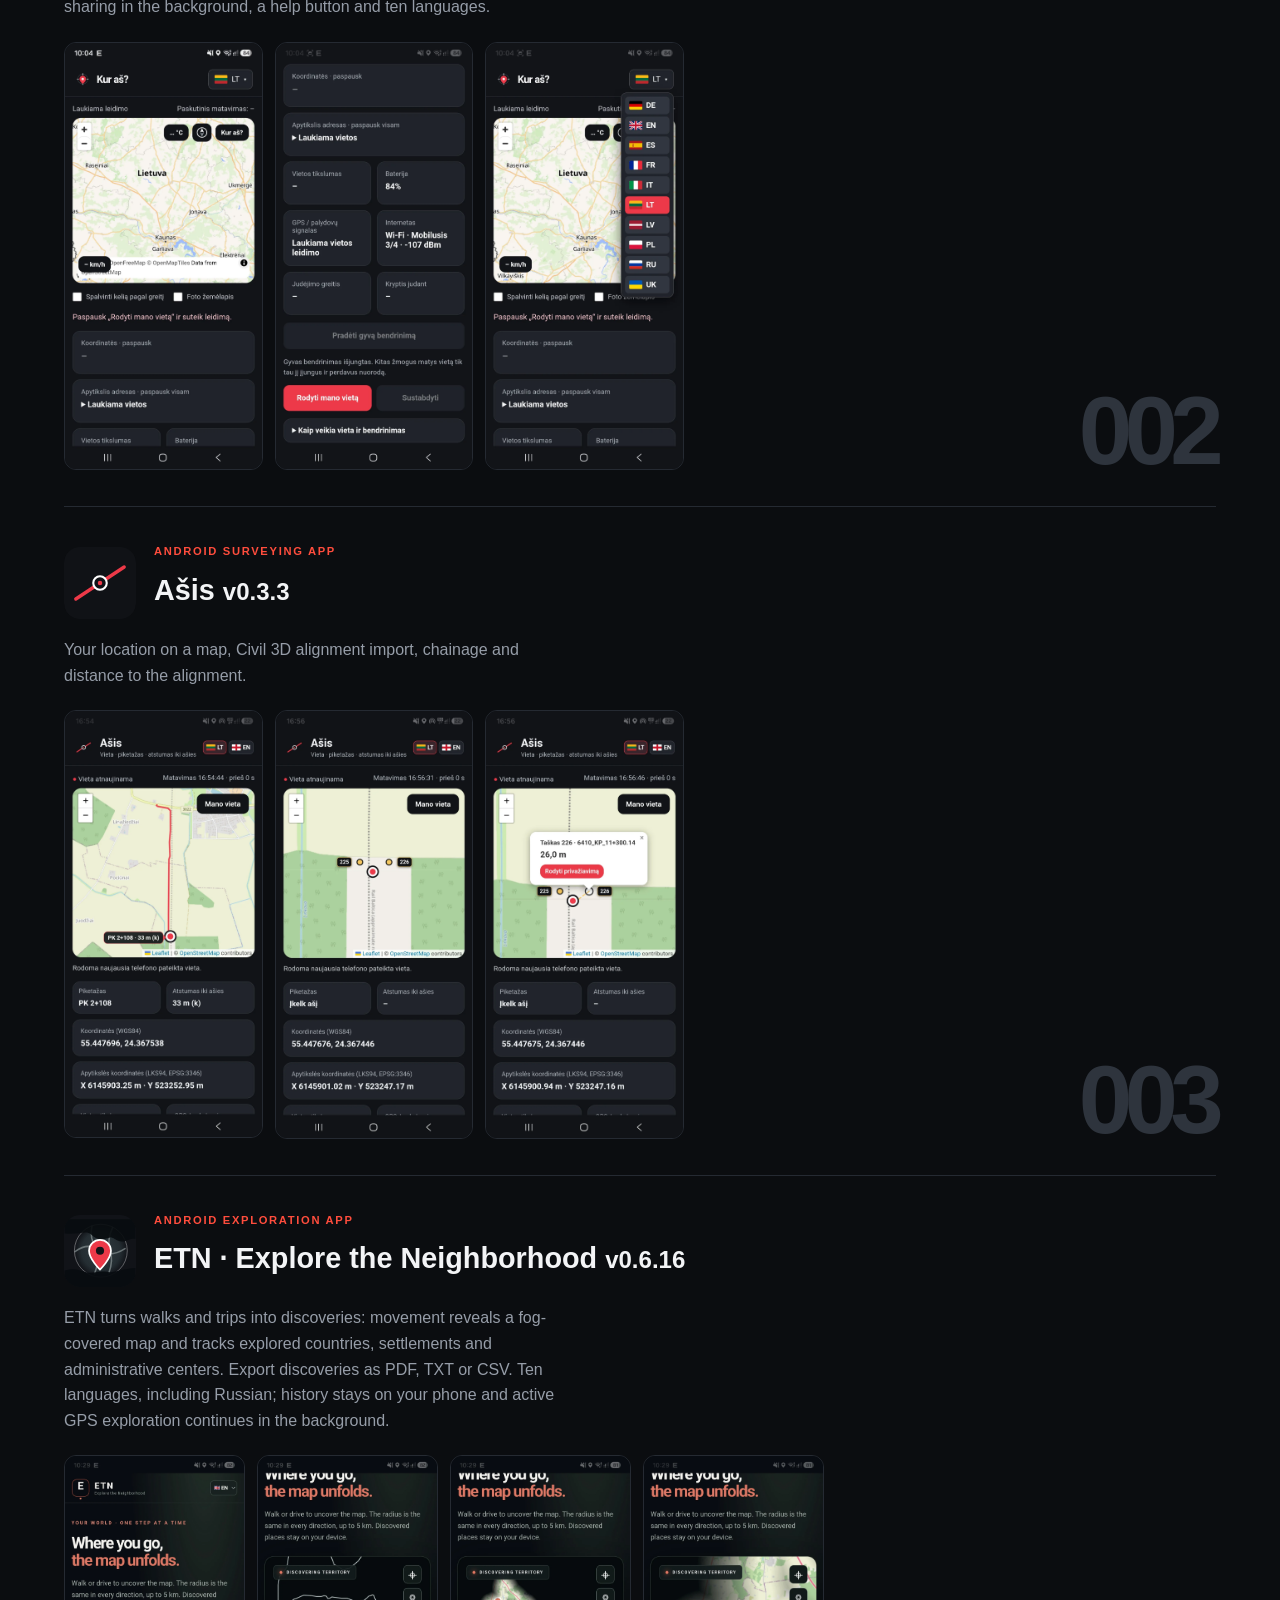
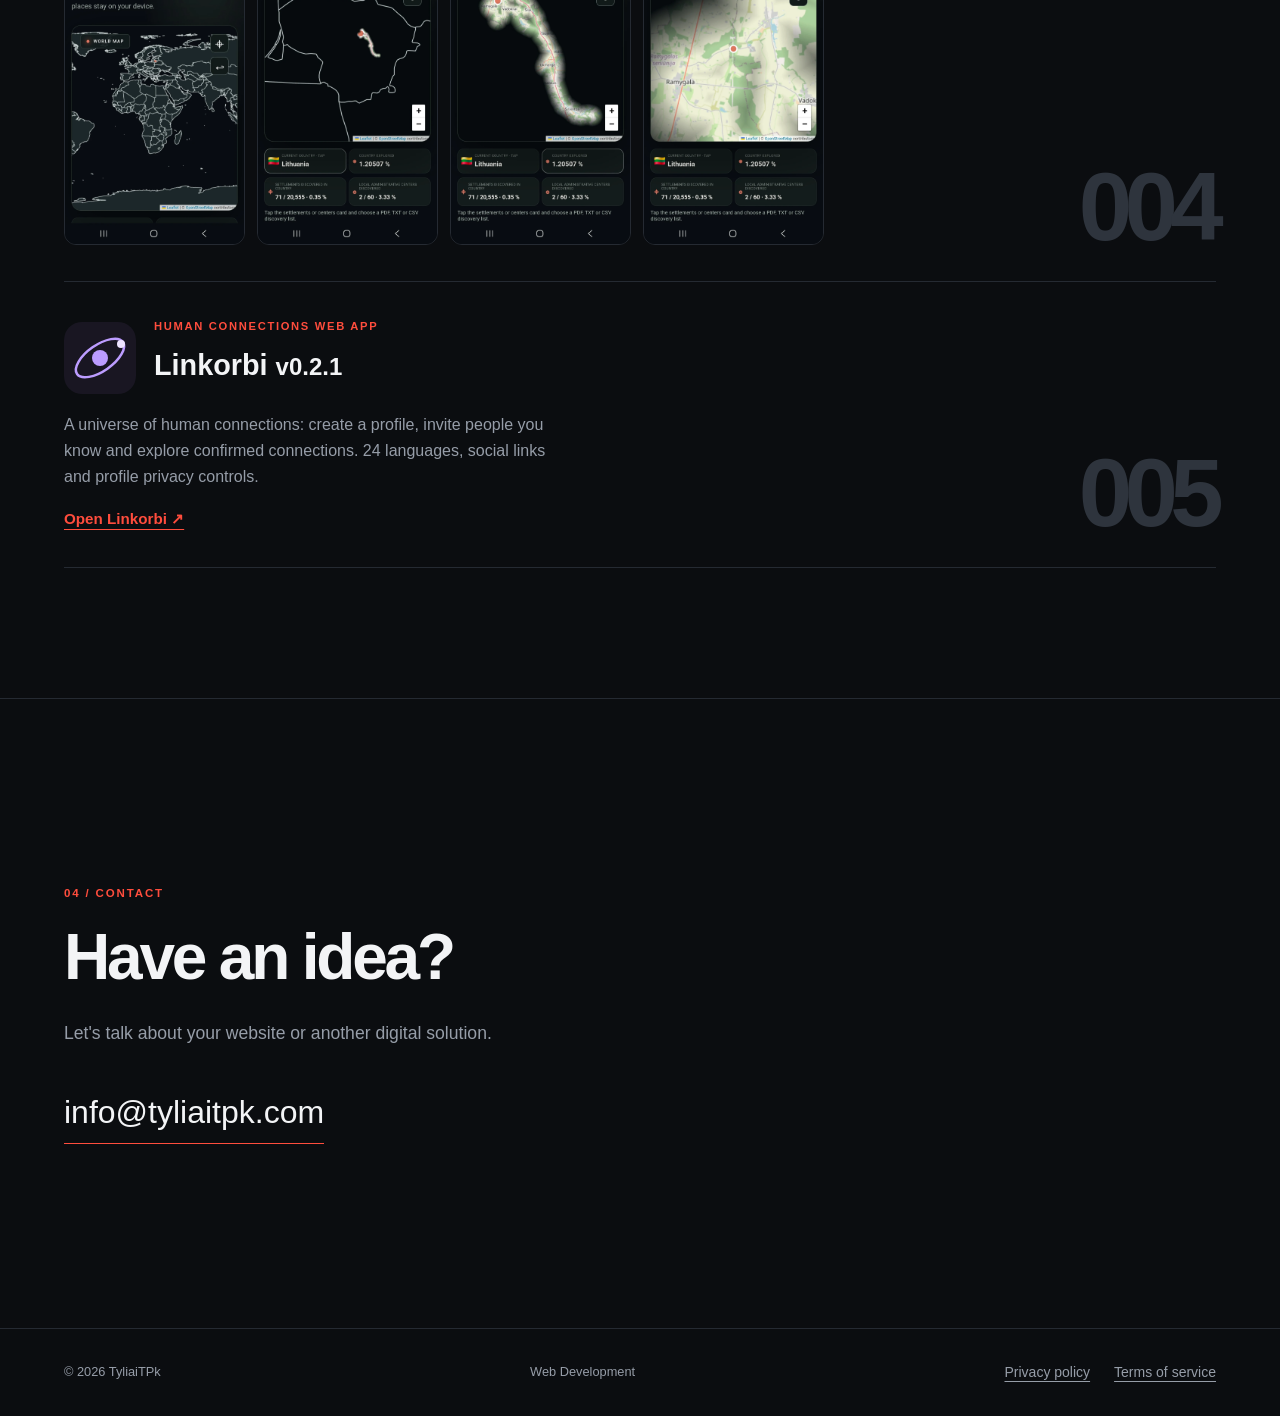
==== commit 9a64340e: "Rename Linkorbi introduction to Žmonių ryšių visata and show v0.2.1" ====
--- a/index.html
+++ b/index.html
@@ -275,10 +275,10 @@
               <img class="project-icon" src="icons/linkorbi.svg" alt="" width="72" height="72" loading="lazy">
               <div>
                 <p class="project-type" data-i18n="linkorbiType">ŽMONIŲ RYŠIŲ WEB PROGRAMĖLĖ</p>
-                <h3>Linkorbi <small>v0.2.0</small></h3>
-              </div>
-            </div>
-            <p data-i18n="linkorbiText">Žmonių ryšių kosmosas: susikurk profilį, pakviesk pažįstamus ir tyrinėk patvirtintus ryšius. 24 kalbos, socialinių tinklų nuorodos ir profilio privatumo nustatymai.</p>
+                <h3>Linkorbi <small>v0.2.1</small></h3>
+              </div>
+            </div>
+            <p data-i18n="linkorbiText">Žmonių ryšių visata: susikurk profilį, pakviesk pažįstamus ir tyrinėk patvirtintus ryšius. 24 kalbos, socialinių tinklų nuorodos ir profilio privatumo nustatymai.</p>
             <div class="project-links">
               <a href="/linkorbi/" target="_blank" rel="noopener noreferrer" data-i18n="linkorbiOpen">Atverti Linkorbi ↗</a>
             </div>
@@ -329,7 +329,7 @@
   </footer>
 
 
-  <script src="app.js?v=20261009-linkorbi020"></script>
+  <script src="app.js?v=20261009-linkorbi021"></script>
 
 </body>
 </html>
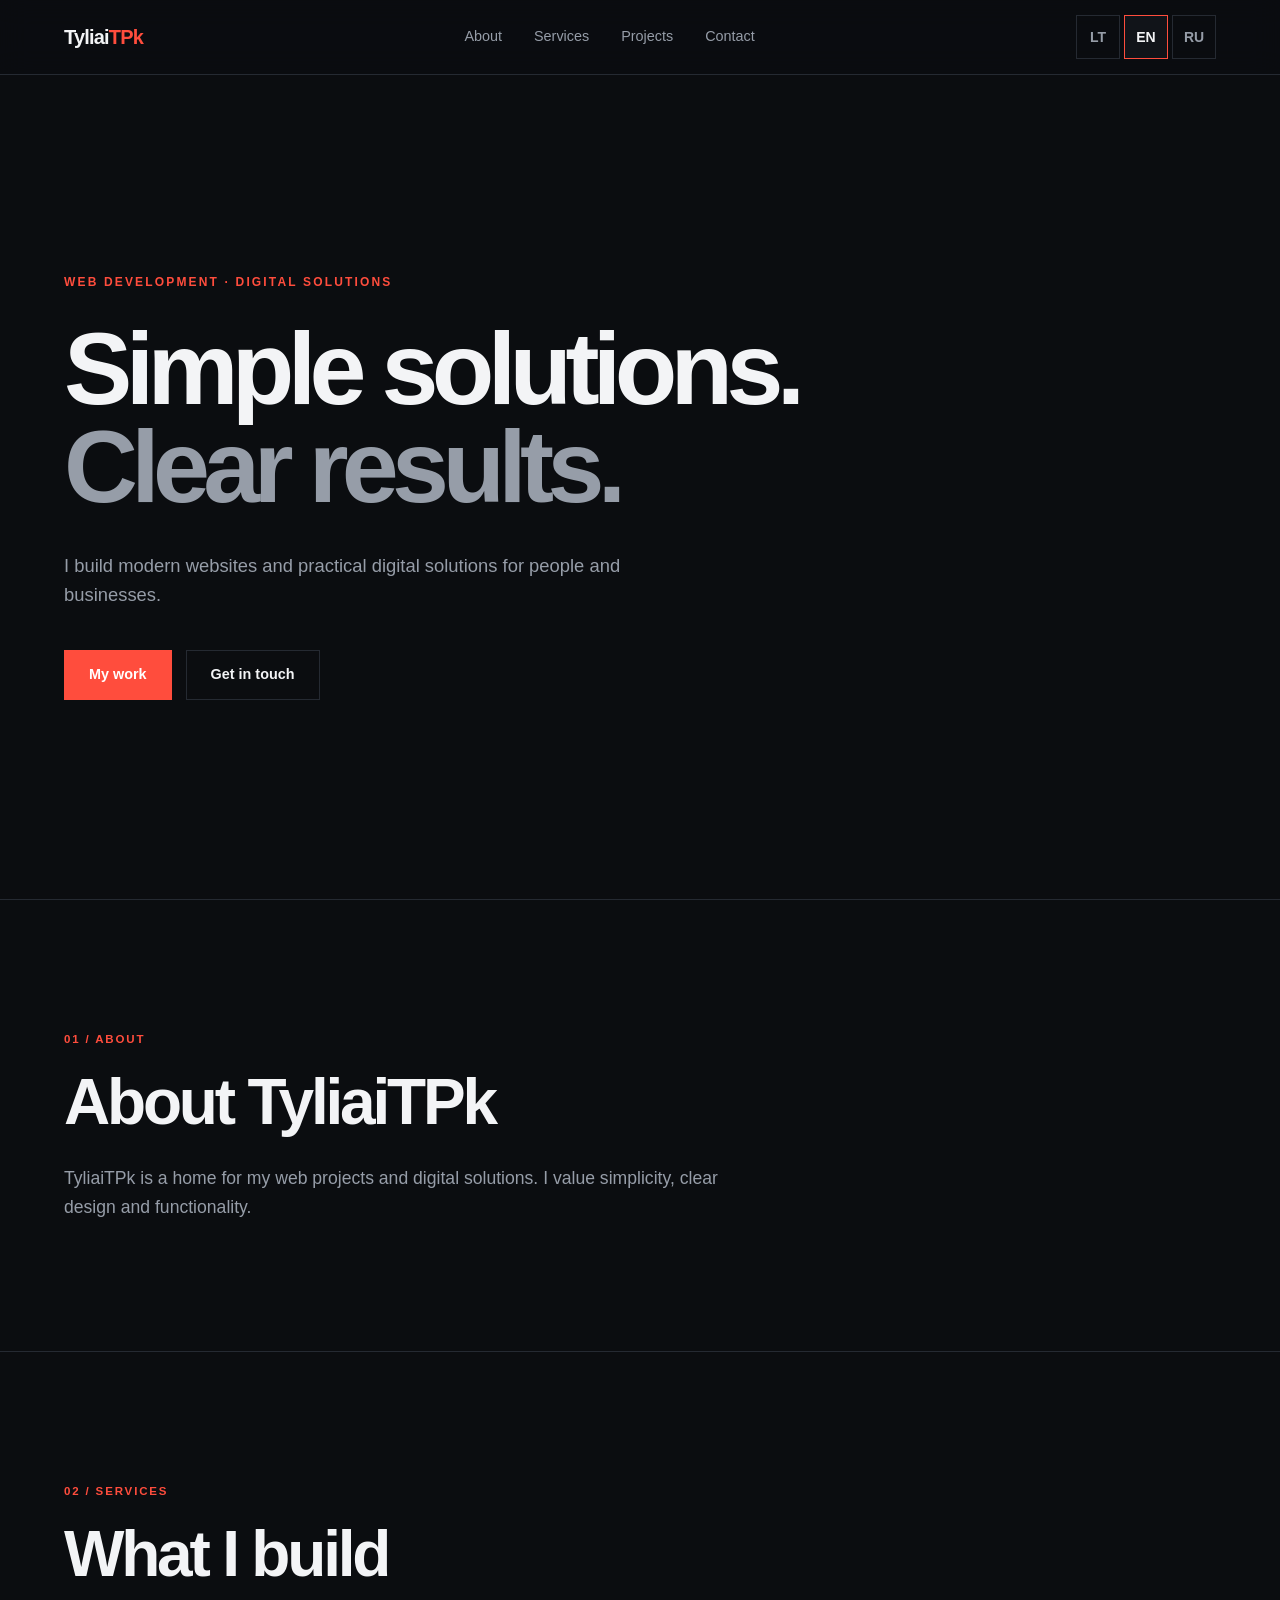
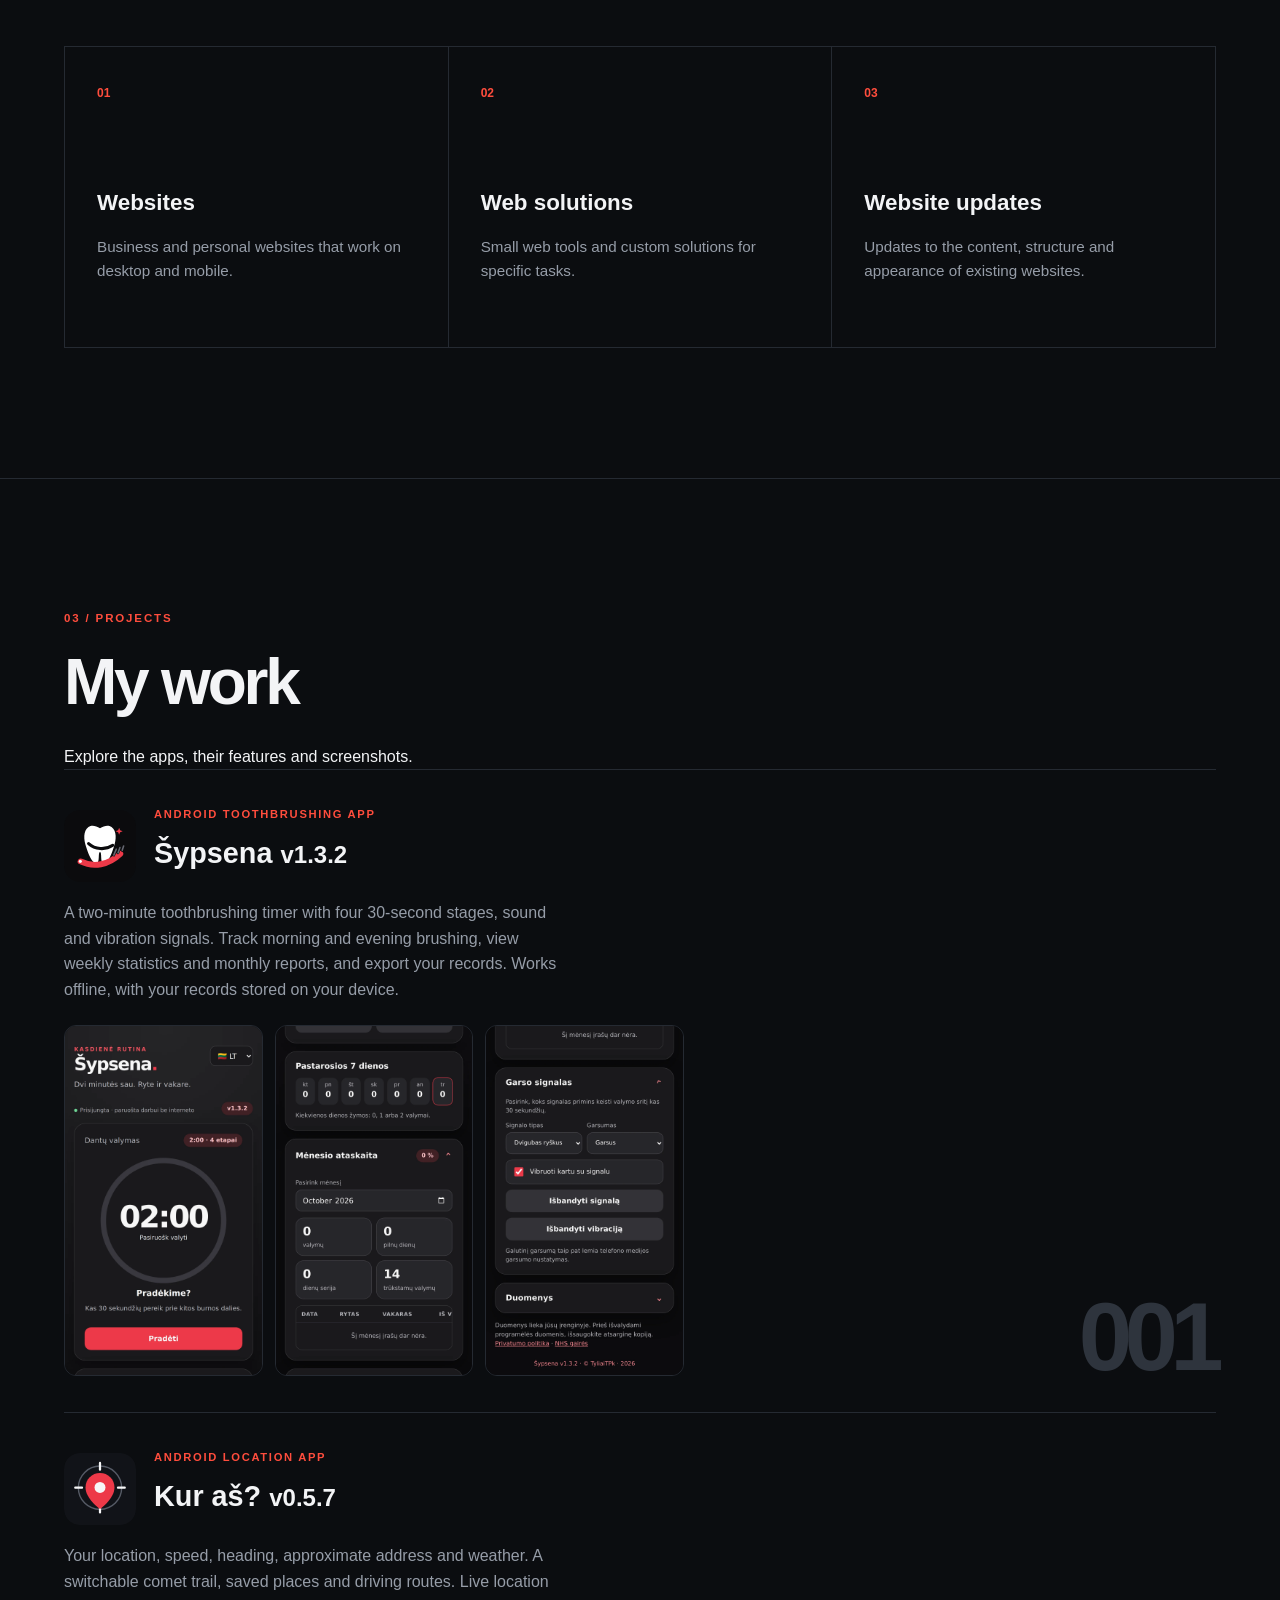
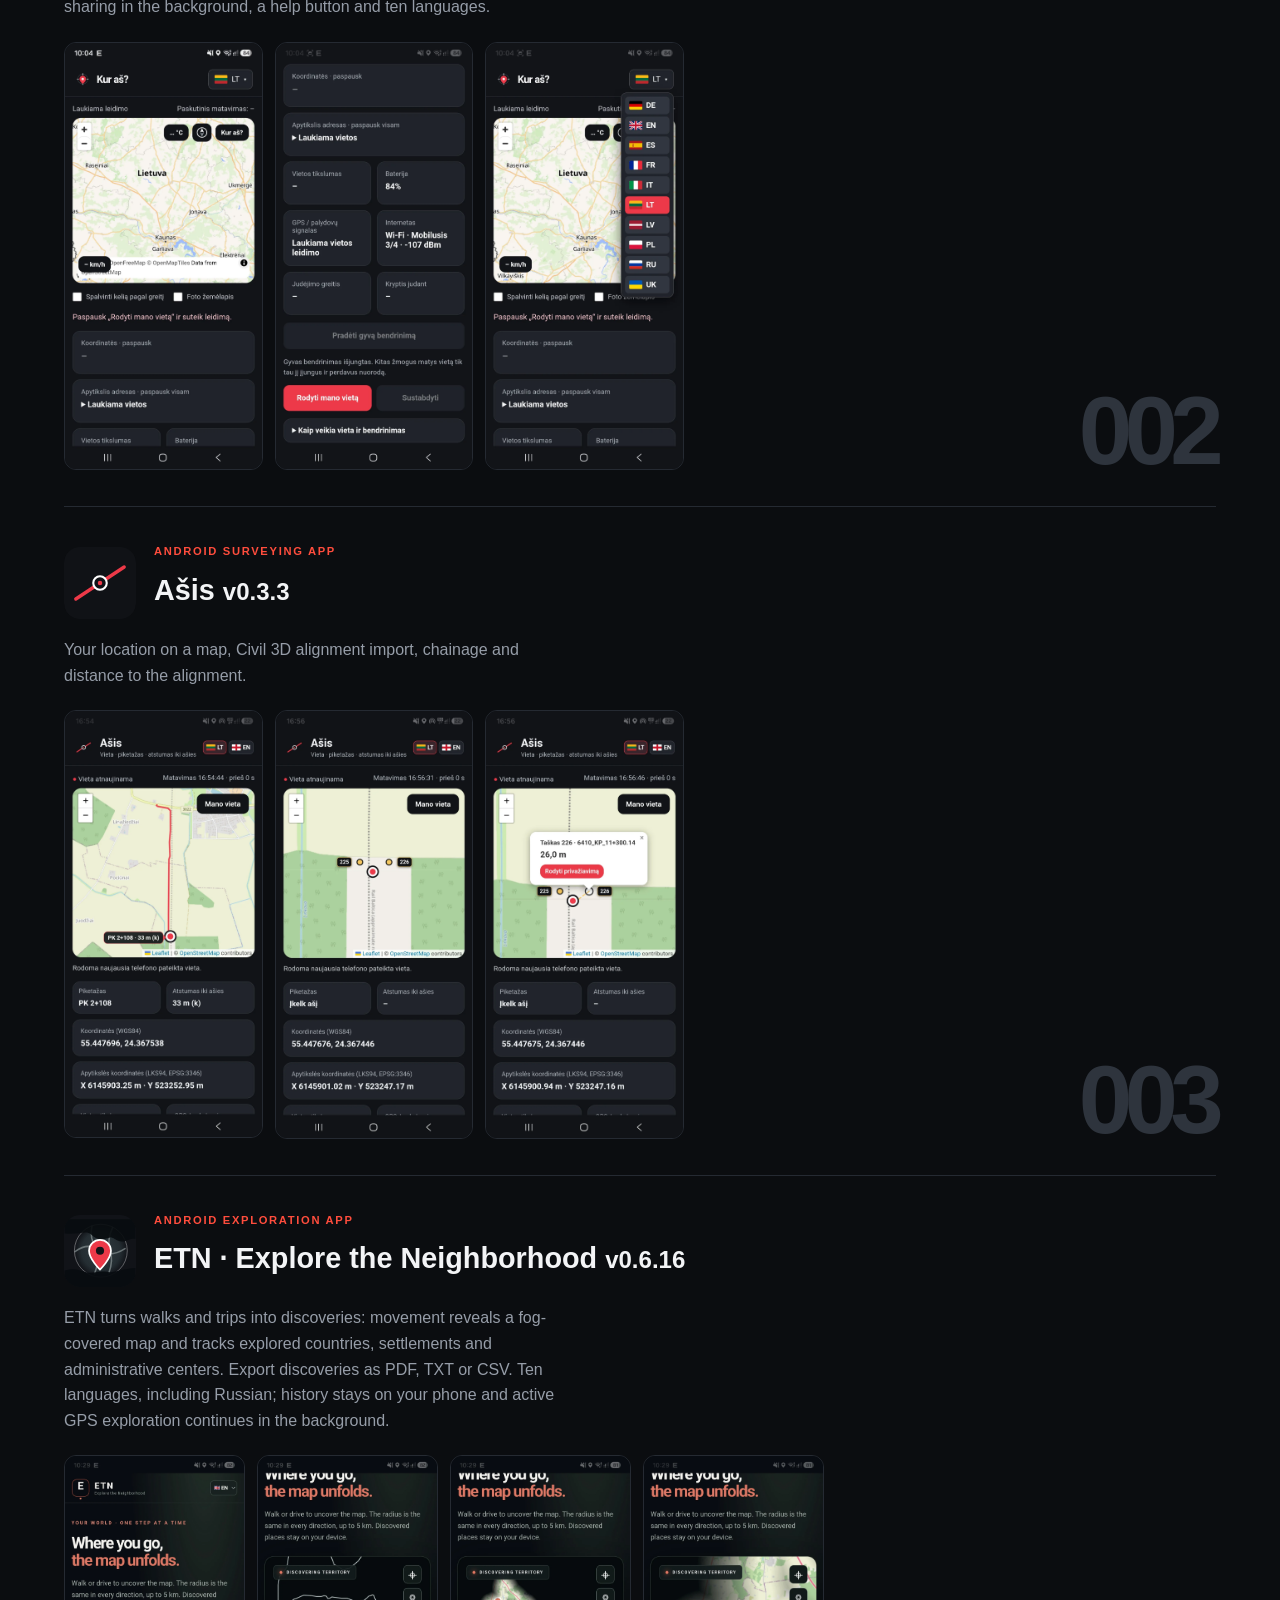
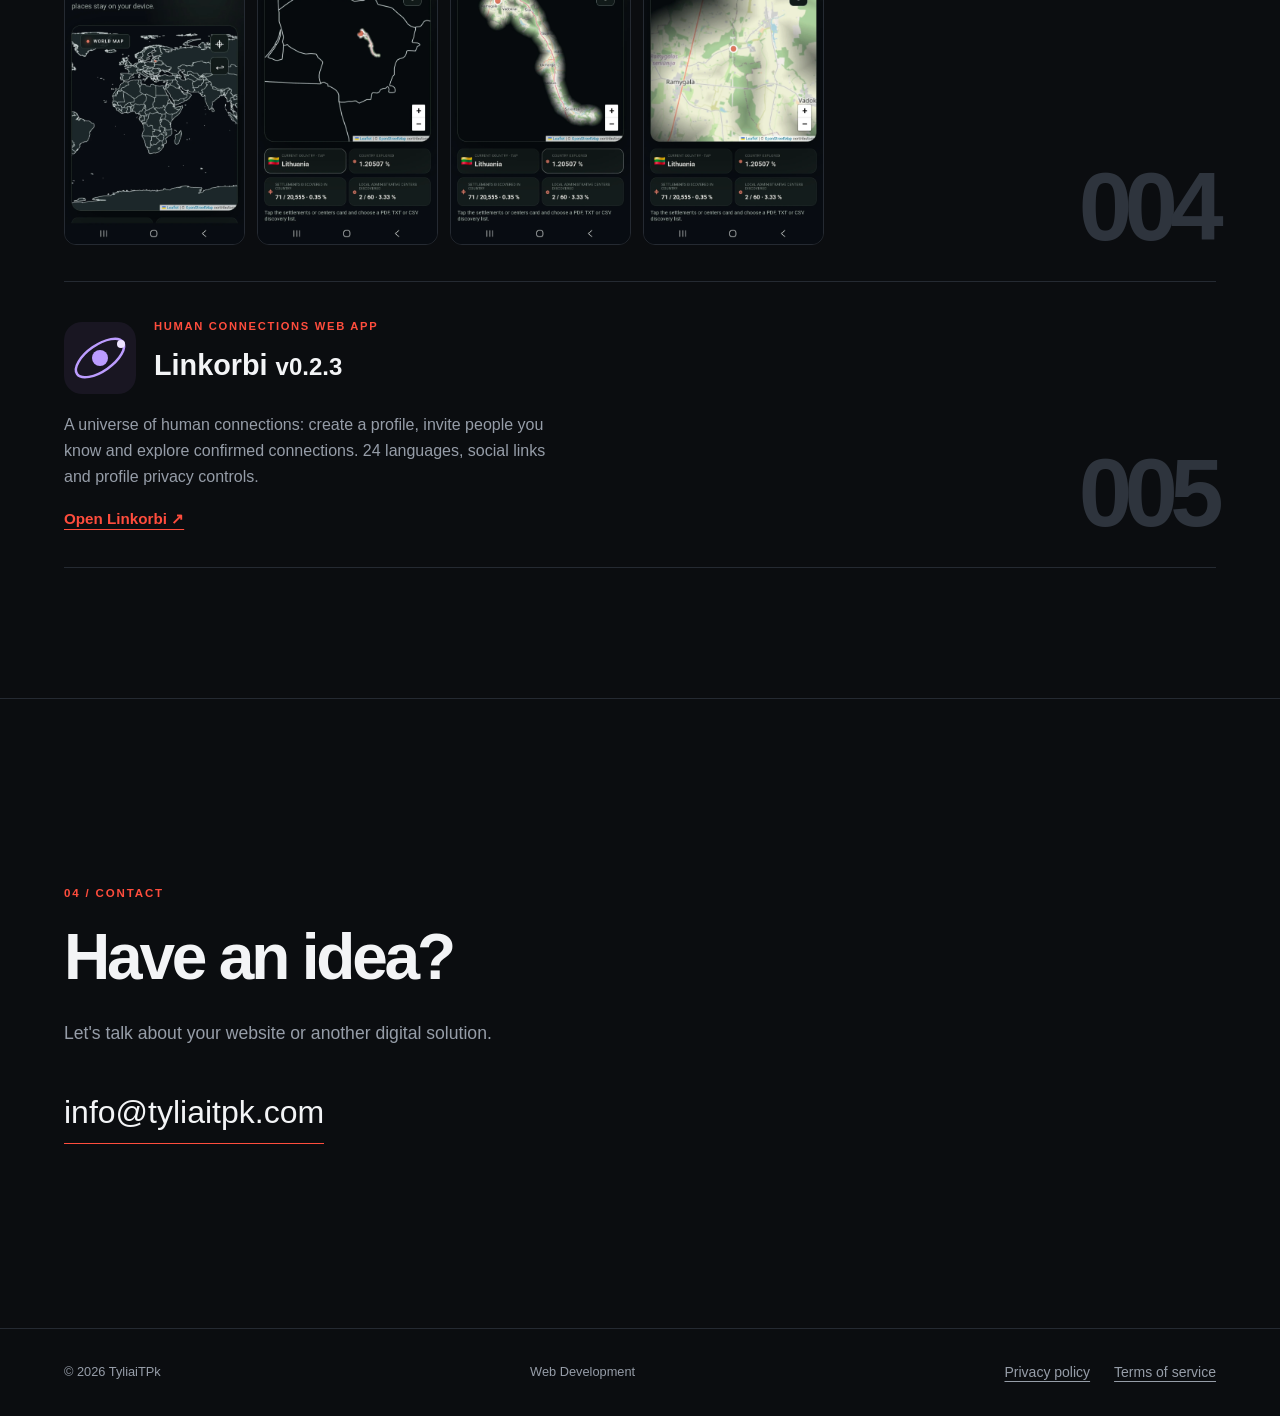
==== commit 6ae67905: "Point Linkorbi links to active custom domain and show version 0.2.3" ====
--- a/index.html
+++ b/index.html
@@ -275,12 +275,12 @@
               <img class="project-icon" src="icons/linkorbi.svg" alt="" width="72" height="72" loading="lazy">
               <div>
                 <p class="project-type" data-i18n="linkorbiType">ŽMONIŲ RYŠIŲ WEB PROGRAMĖLĖ</p>
-                <h3>Linkorbi <small>v0.2.1</small></h3>
+                <h3>Linkorbi <small>v0.2.3</small></h3>
               </div>
             </div>
             <p data-i18n="linkorbiText">Žmonių ryšių visata: susikurk profilį, pakviesk pažįstamus ir tyrinėk patvirtintus ryšius. 24 kalbos, socialinių tinklų nuorodos ir profilio privatumo nustatymai.</p>
             <div class="project-links">
-              <a href="/linkorbi/" target="_blank" rel="noopener noreferrer" data-i18n="linkorbiOpen">Atverti Linkorbi ↗</a>
+              <a href="https://linkorbi.tyliaitpk.com/" target="_blank" rel="noopener noreferrer" data-i18n="linkorbiOpen">Atverti Linkorbi ↗</a>
             </div>
           </div>
           <span class="project-number">005</span>
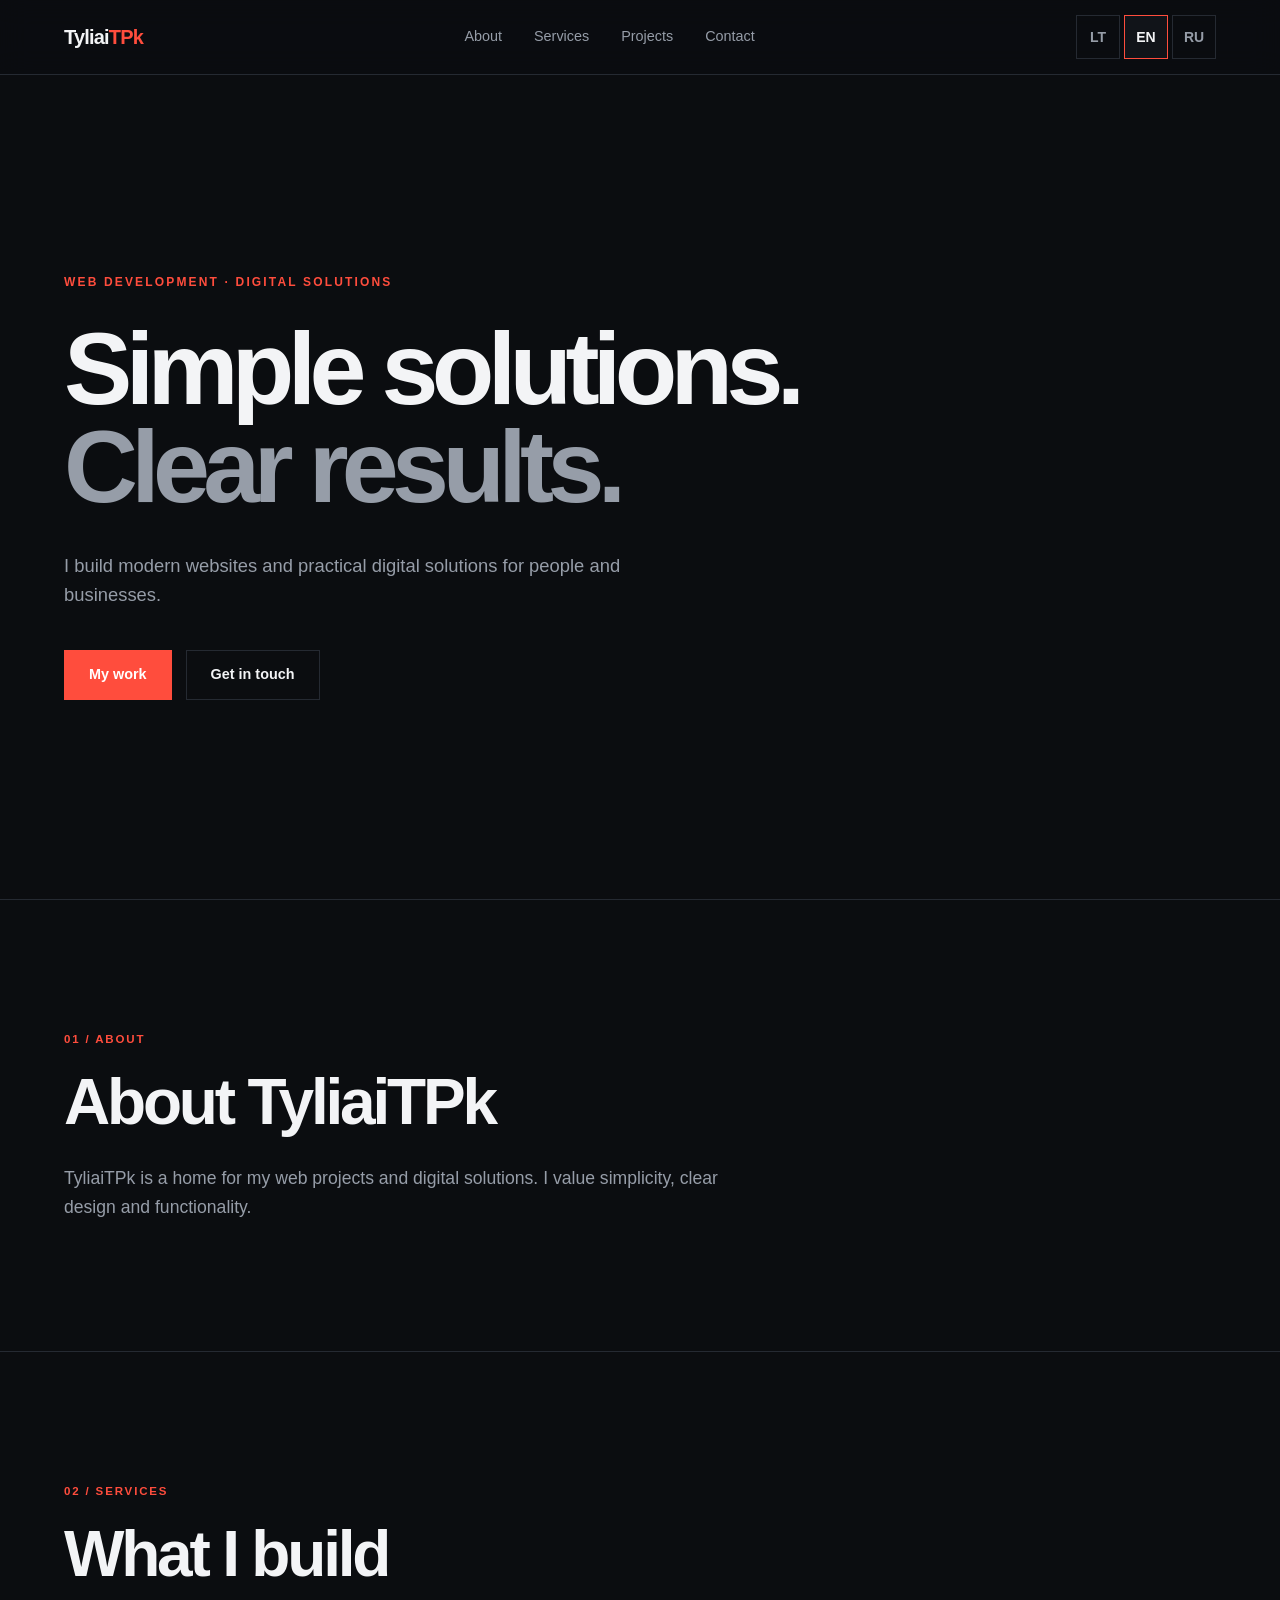
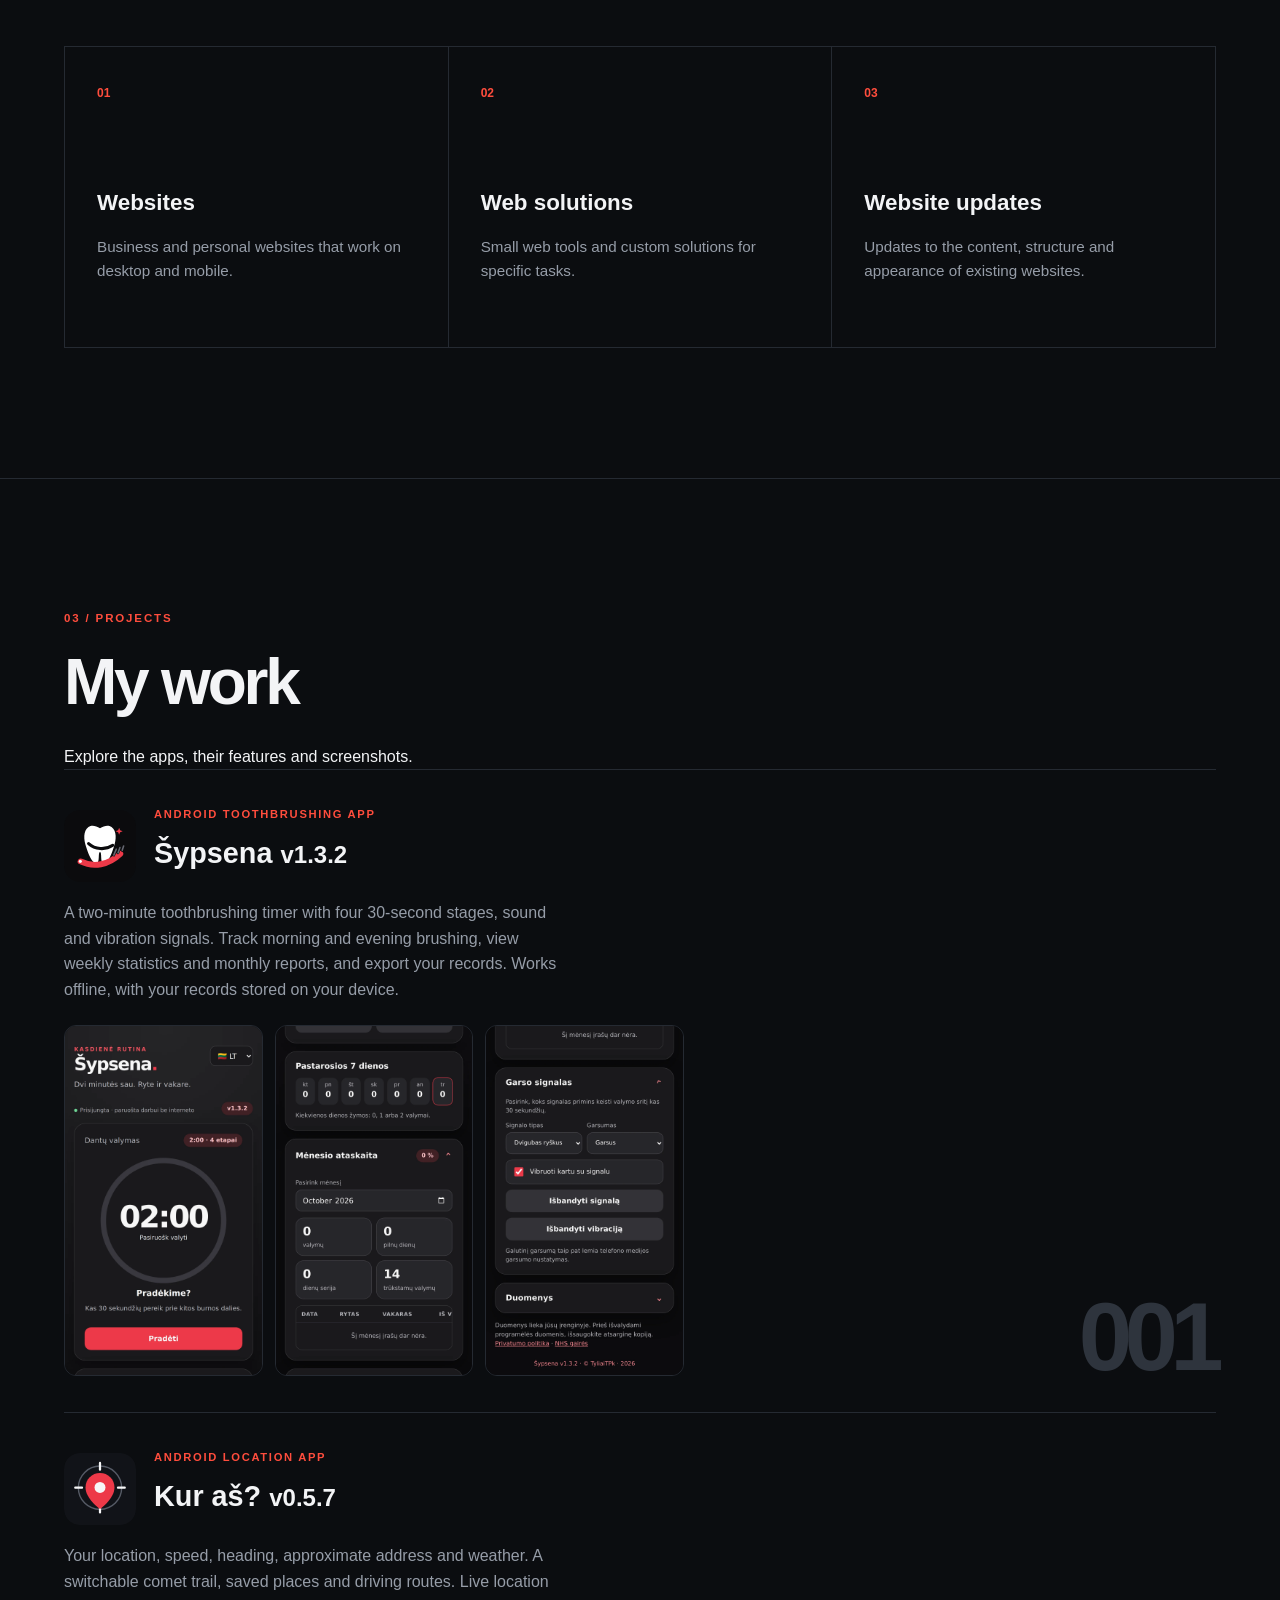
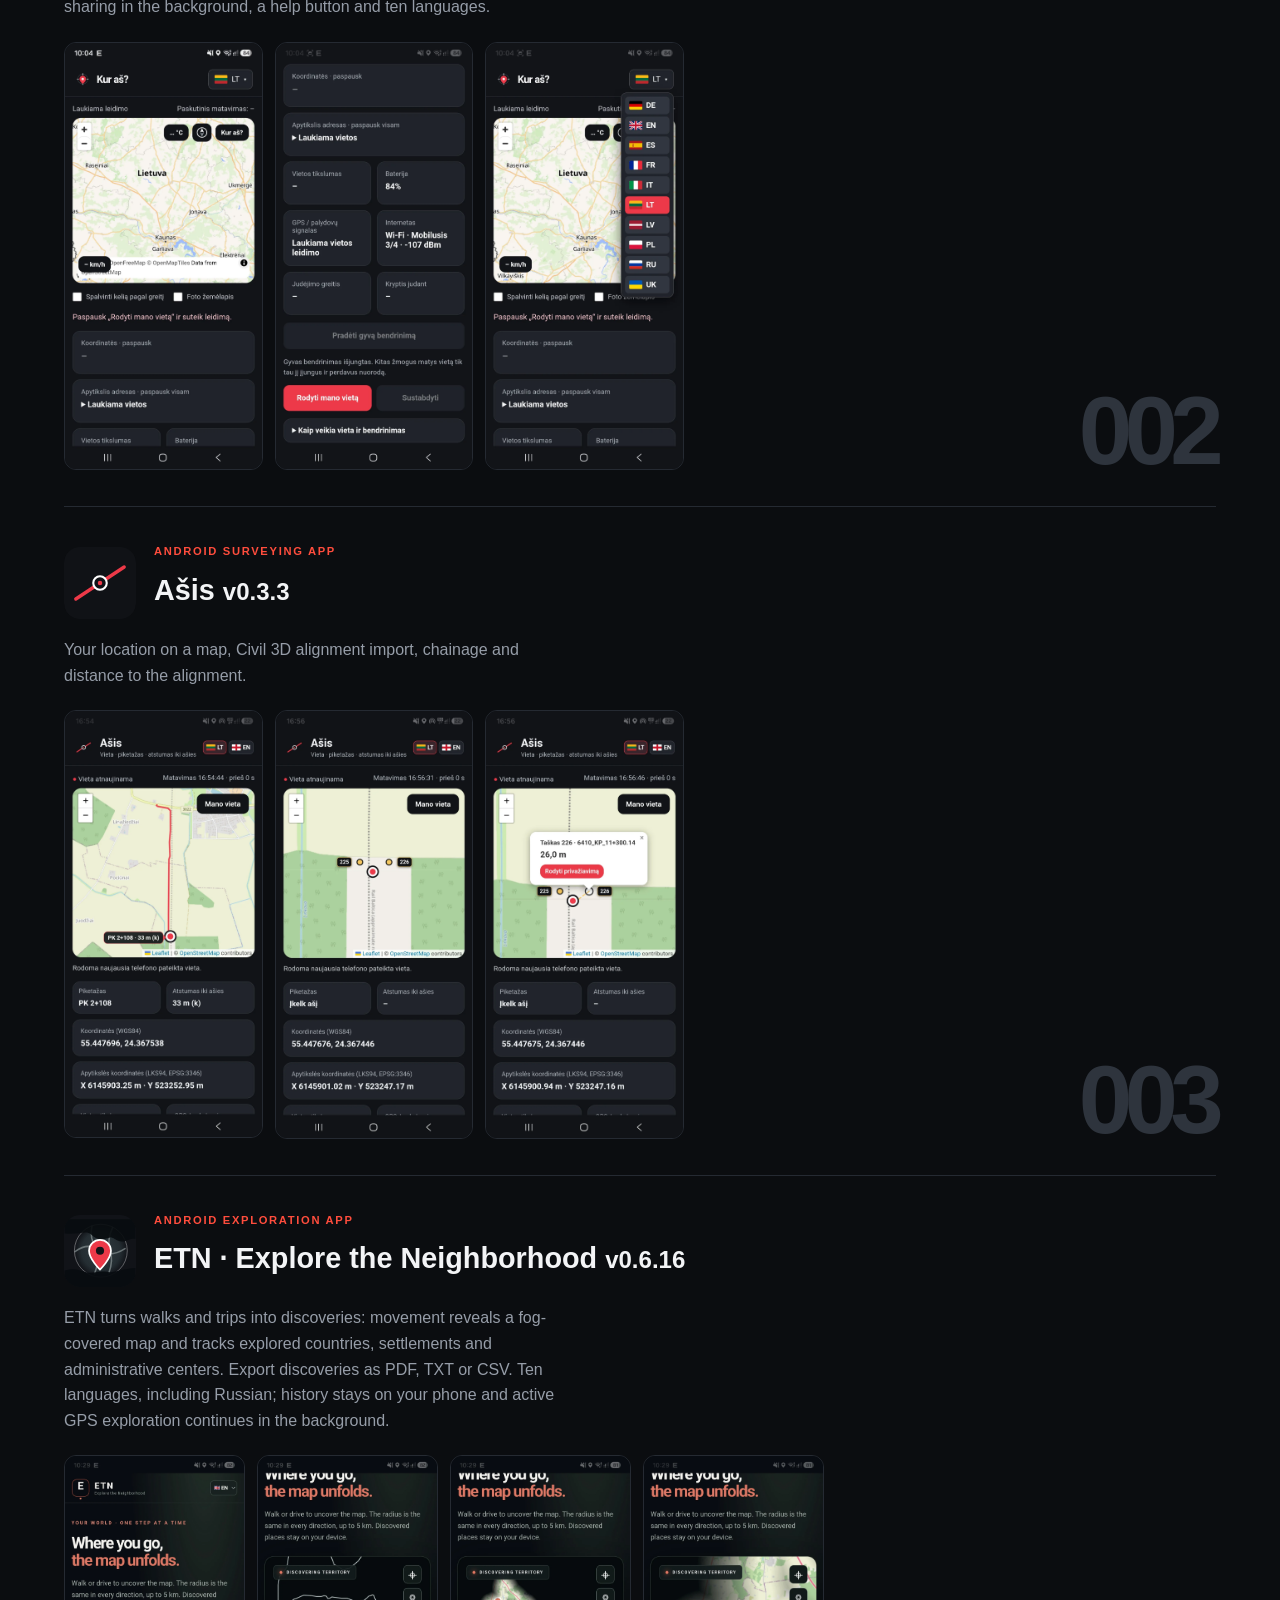
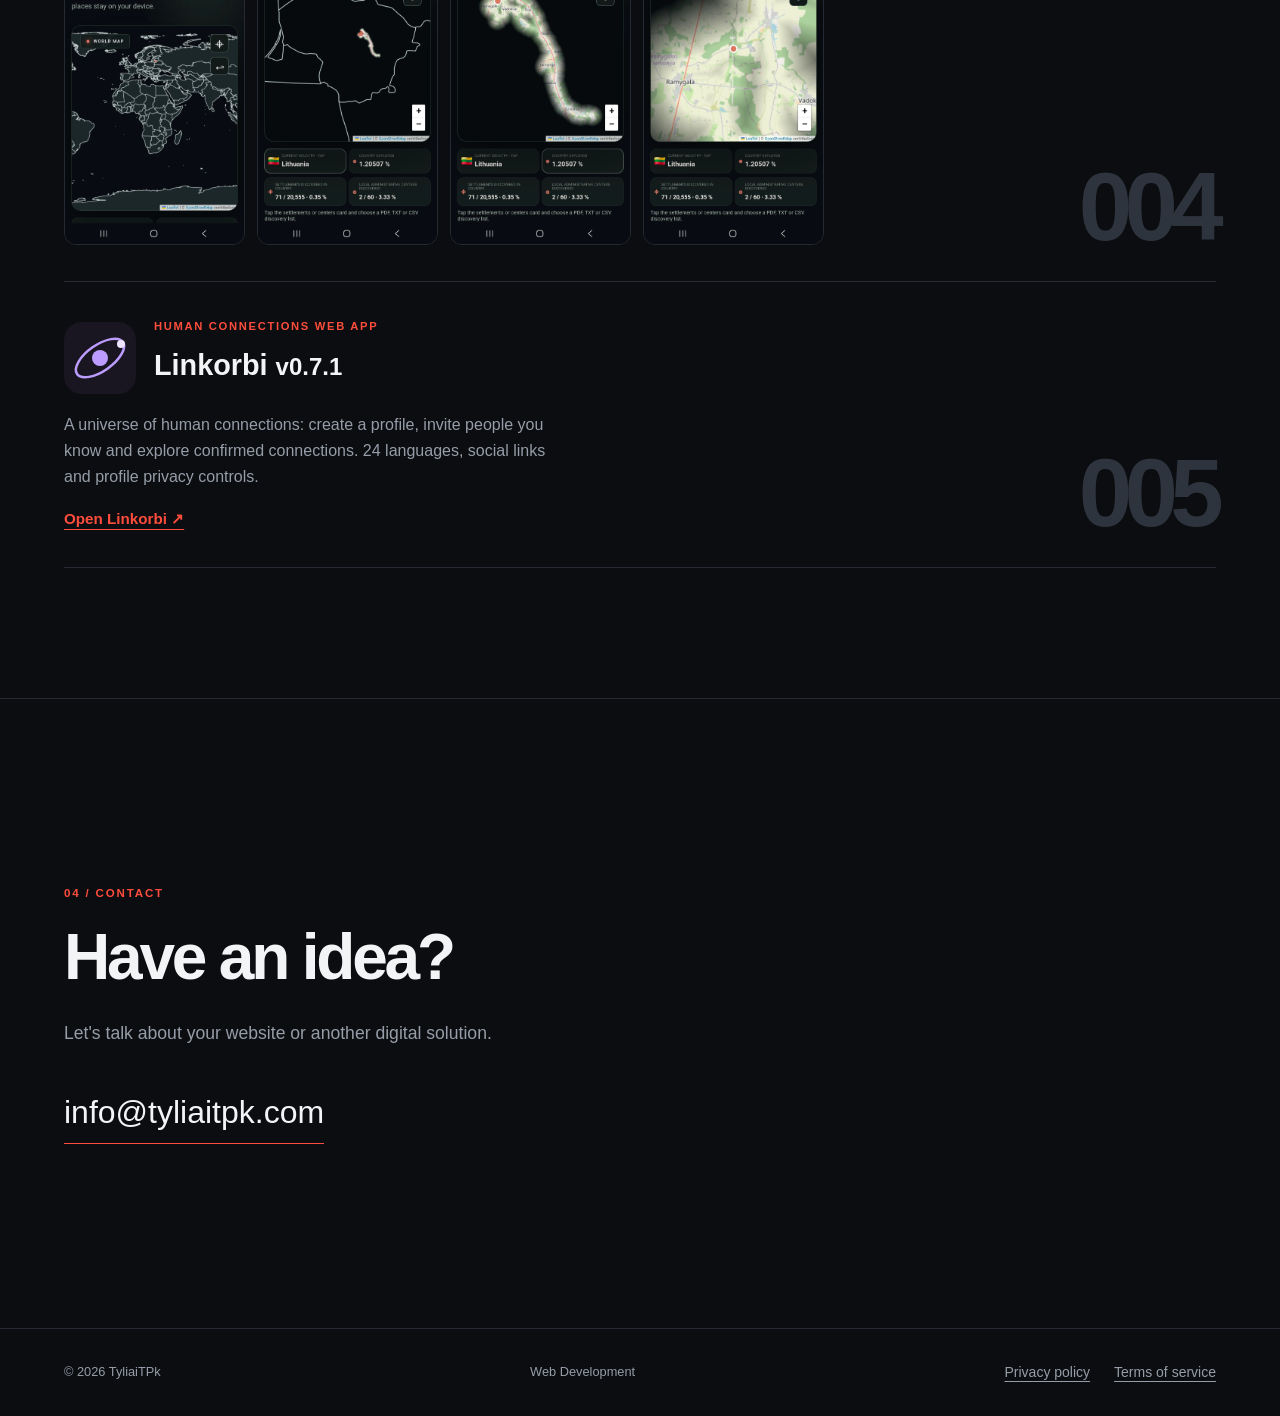
==== commit 889f2434: "Show Linkorbi v0.7.1 and refresh its version automatically from the live app" ====
--- a/index.html
+++ b/index.html
@@ -275,7 +275,7 @@
               <img class="project-icon" src="icons/linkorbi.svg" alt="" width="72" height="72" loading="lazy">
               <div>
                 <p class="project-type" data-i18n="linkorbiType">ŽMONIŲ RYŠIŲ WEB PROGRAMĖLĖ</p>
-                <h3>Linkorbi <small>v0.2.3</small></h3>
+                <h3>Linkorbi <small data-linkorbi-version>v0.7.1</small></h3>
               </div>
             </div>
             <p data-i18n="linkorbiText">Žmonių ryšių visata: susikurk profilį, pakviesk pažįstamus ir tyrinėk patvirtintus ryšius. 24 kalbos, socialinių tinklų nuorodos ir profilio privatumo nustatymai.</p>
@@ -331,6 +331,40 @@
 
   <script src="app.js?v=20261009-linkorbi021"></script>
 
+
+  <script>
+    (() => {
+      const label = document.querySelector('#linkorbi [data-linkorbi-version]');
+      if (!label) return;
+      let loading = false;
+      async function refreshLinkorbiVersion() {
+        if (loading || document.hidden) return;
+        loading = true;
+        const controller = new AbortController();
+        const timeout = setTimeout(() => controller.abort(), 5000);
+        try {
+          const response = await fetch('https://linkorbi.tyliaitpk.com/api/version', {
+            credentials: 'omit', cache: 'no-store', signal: controller.signal
+          });
+          if (!response.ok) return;
+          const release = await response.json();
+          if (release.name === 'Linkorbi' && typeof release.version === 'string' &&
+              /^\d+\.\d+\.\d+$/.test(release.version)) {
+            label.textContent = 'v' + release.version;
+          }
+        } catch {
+          // Keep the last displayed version when Linkorbi is temporarily unavailable.
+        } finally {
+          clearTimeout(timeout);
+          loading = false;
+        }
+      }
+      refreshLinkorbiVersion();
+      setInterval(refreshLinkorbiVersion, 60000);
+      document.addEventListener('visibilitychange', refreshLinkorbiVersion);
+    })();
+  </script>
+
 </body>
 </html>
 
